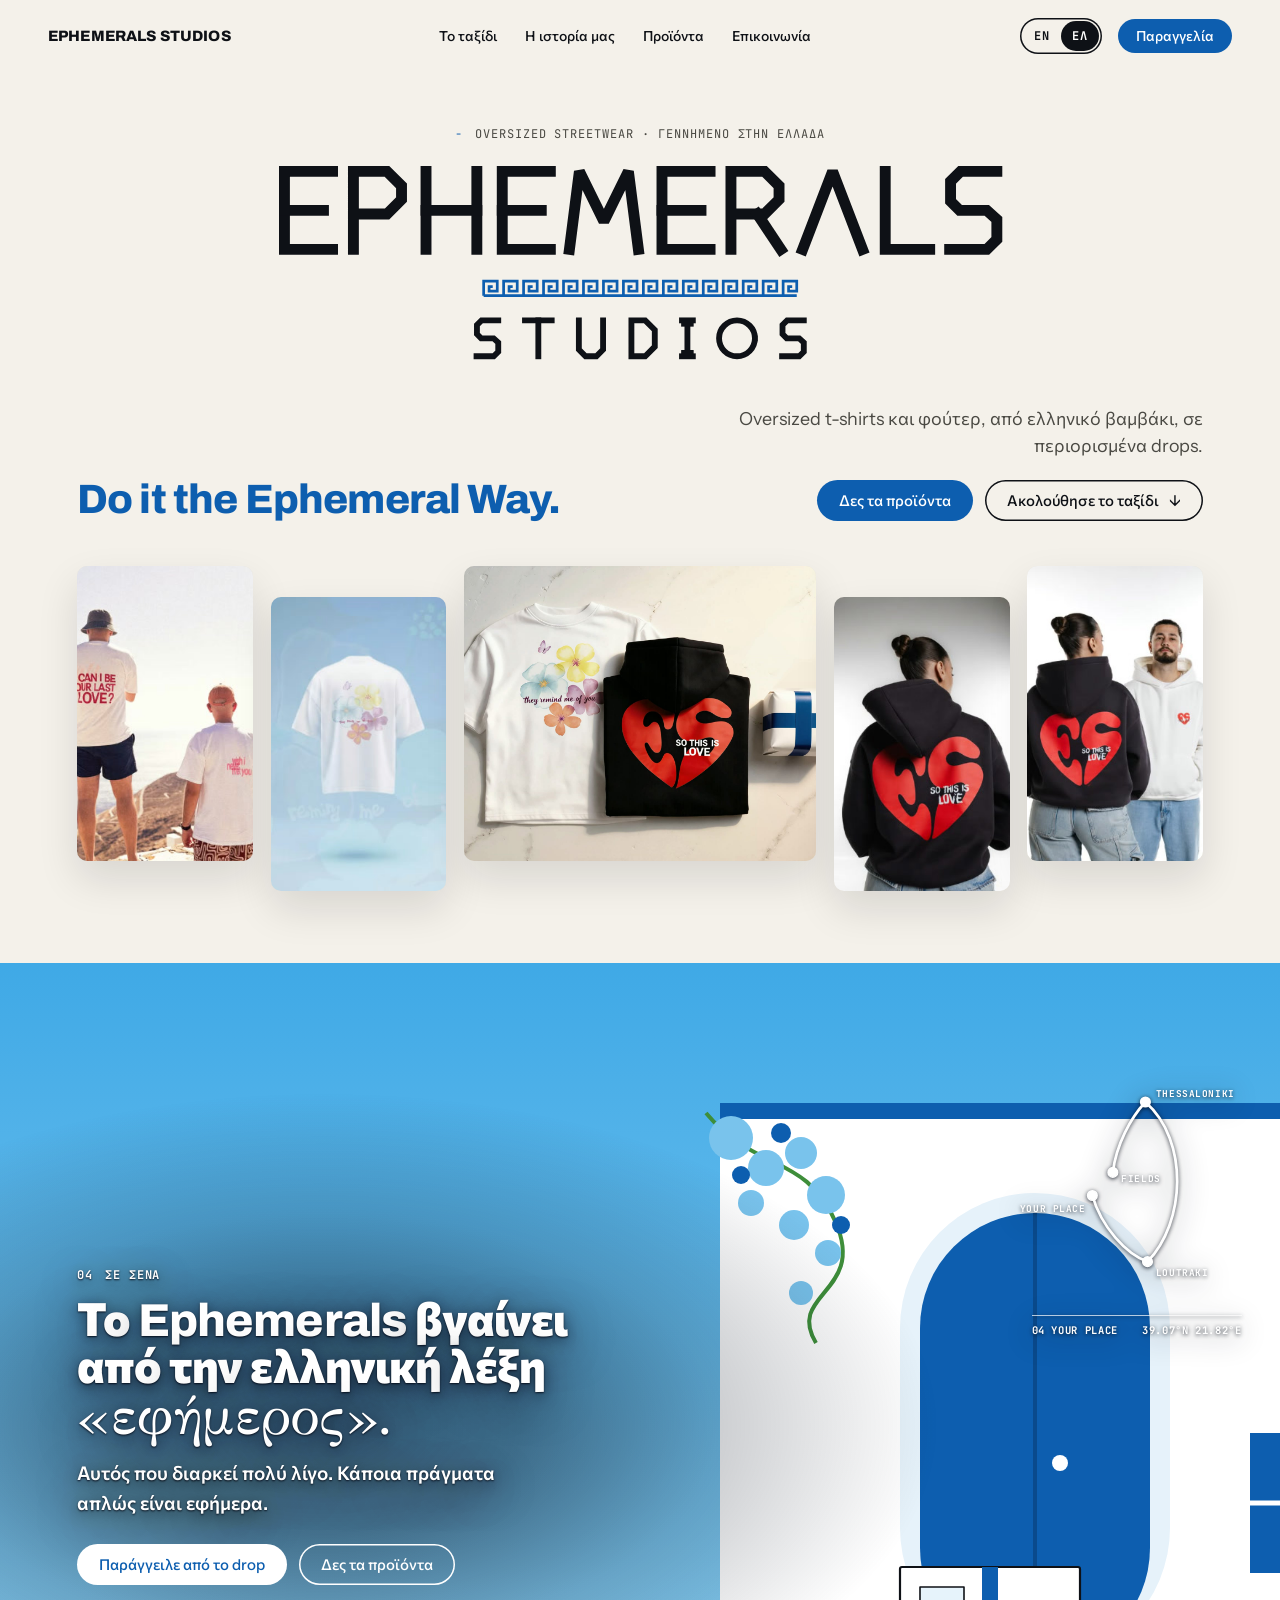
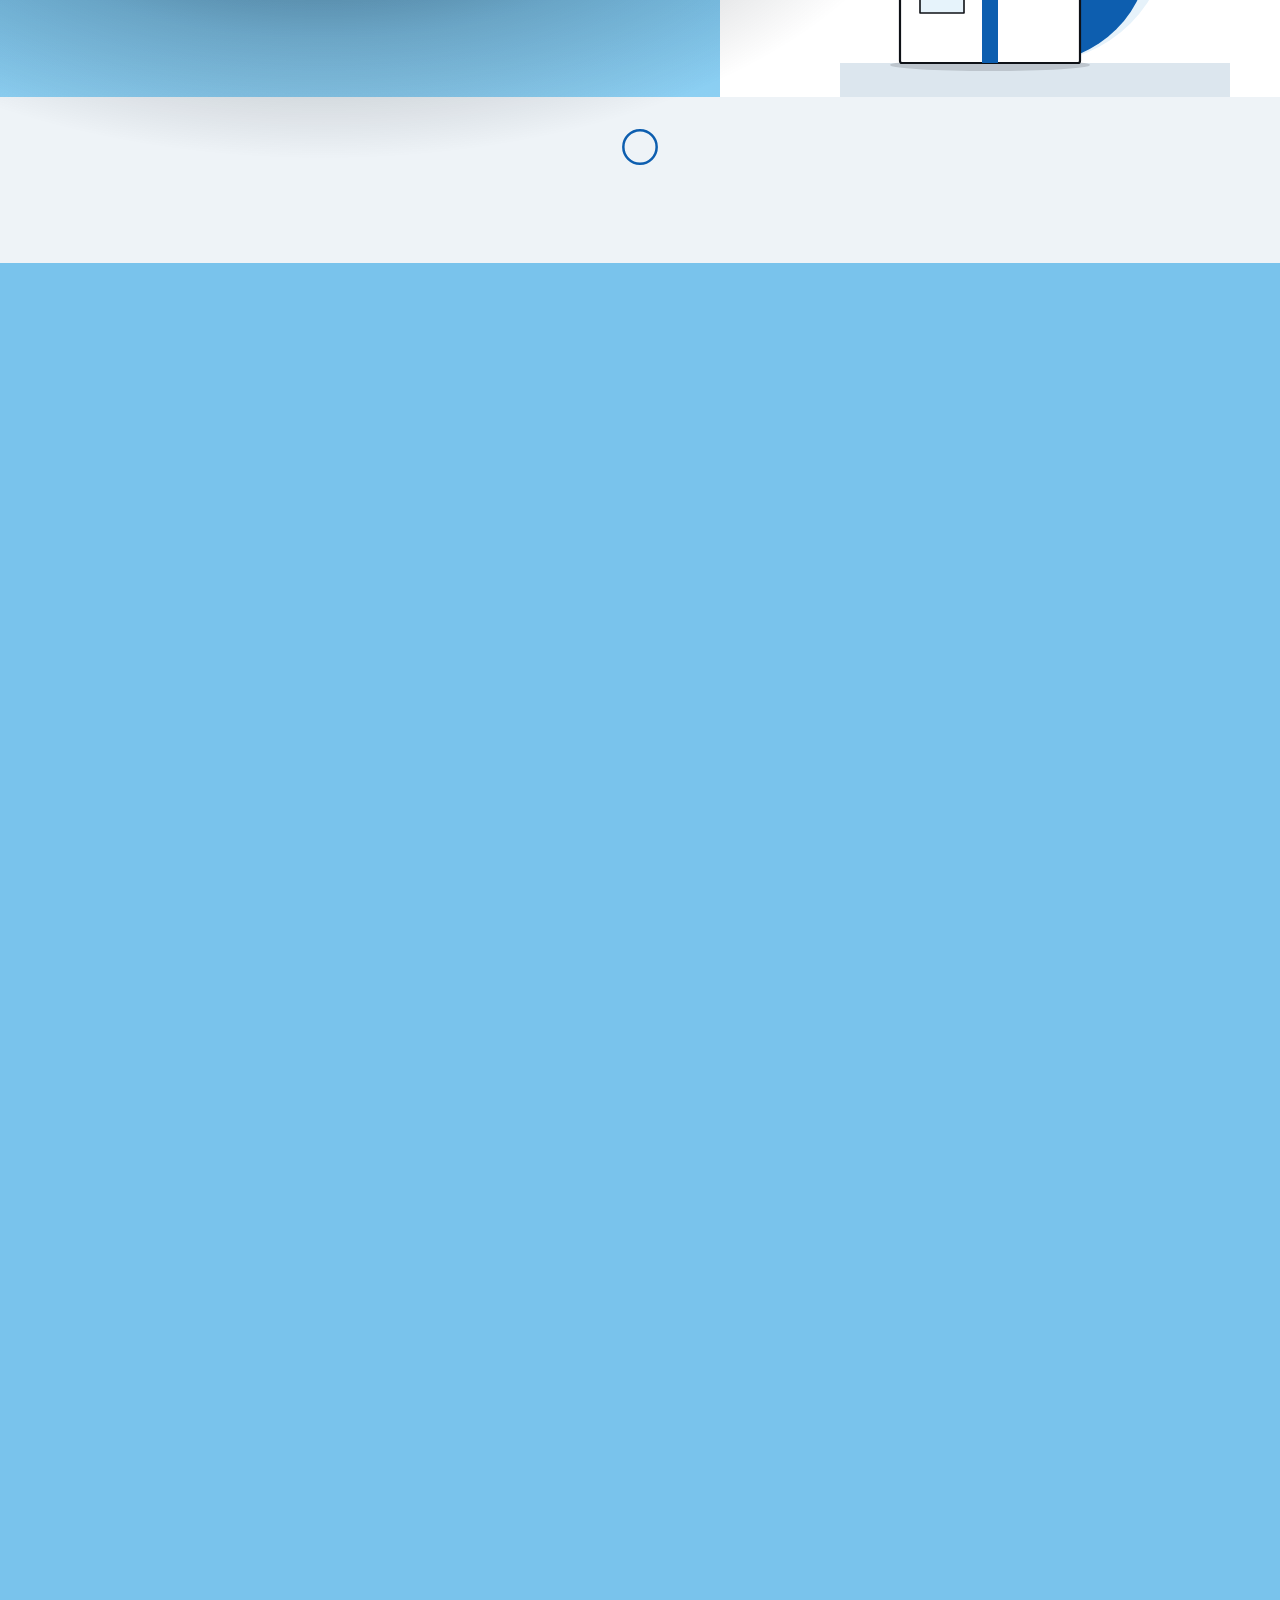
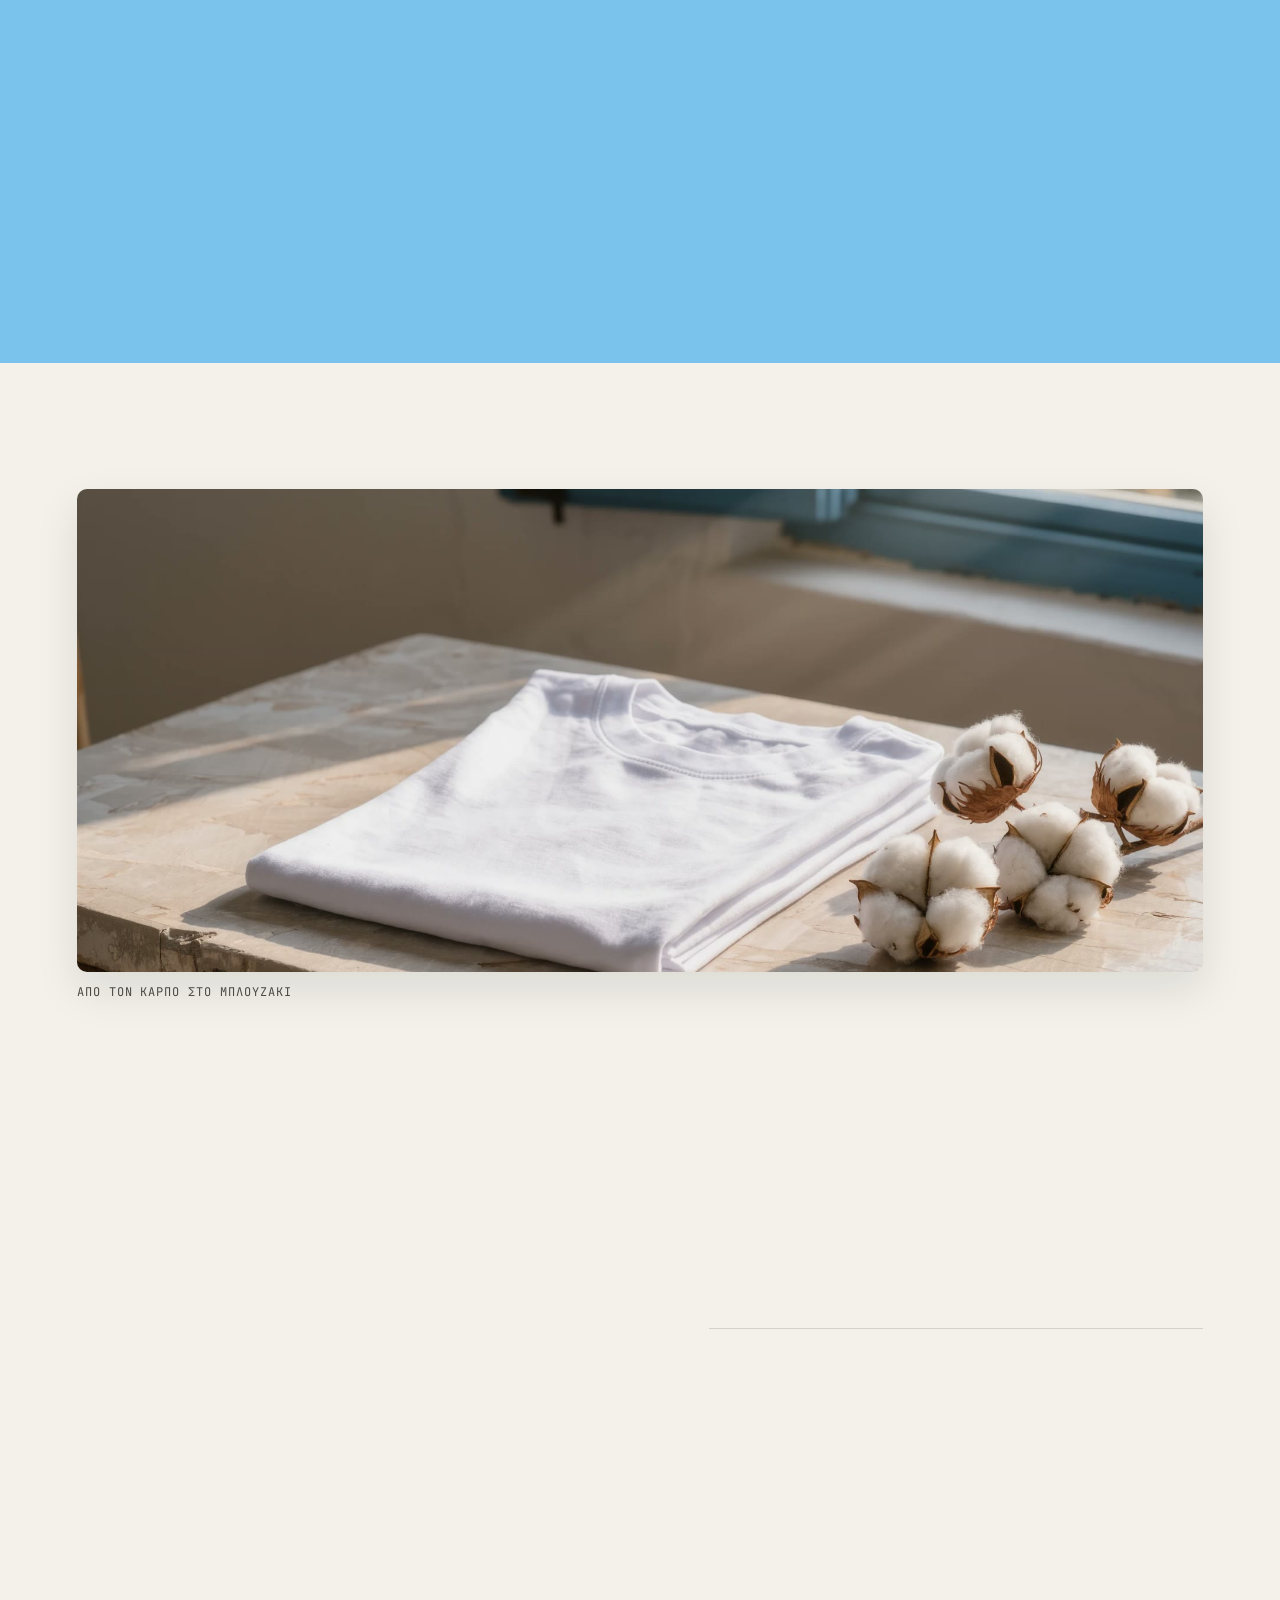
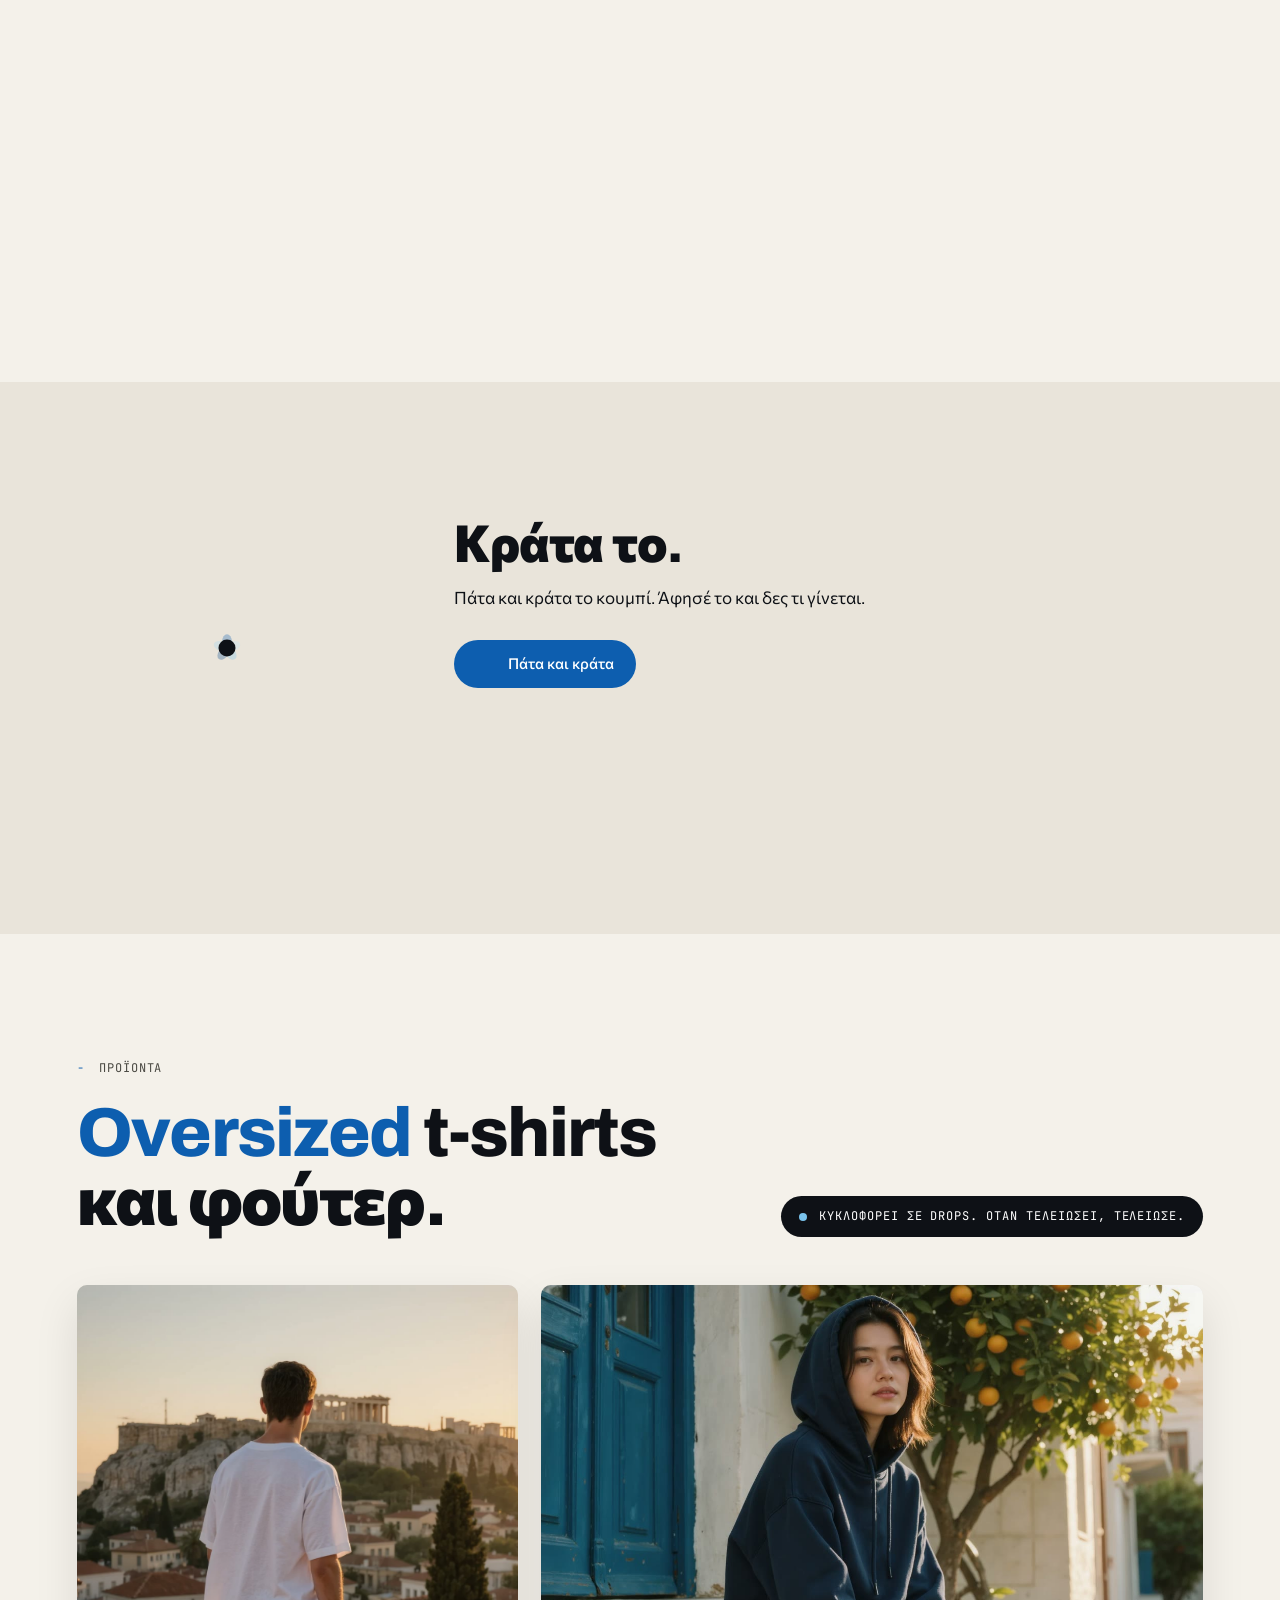
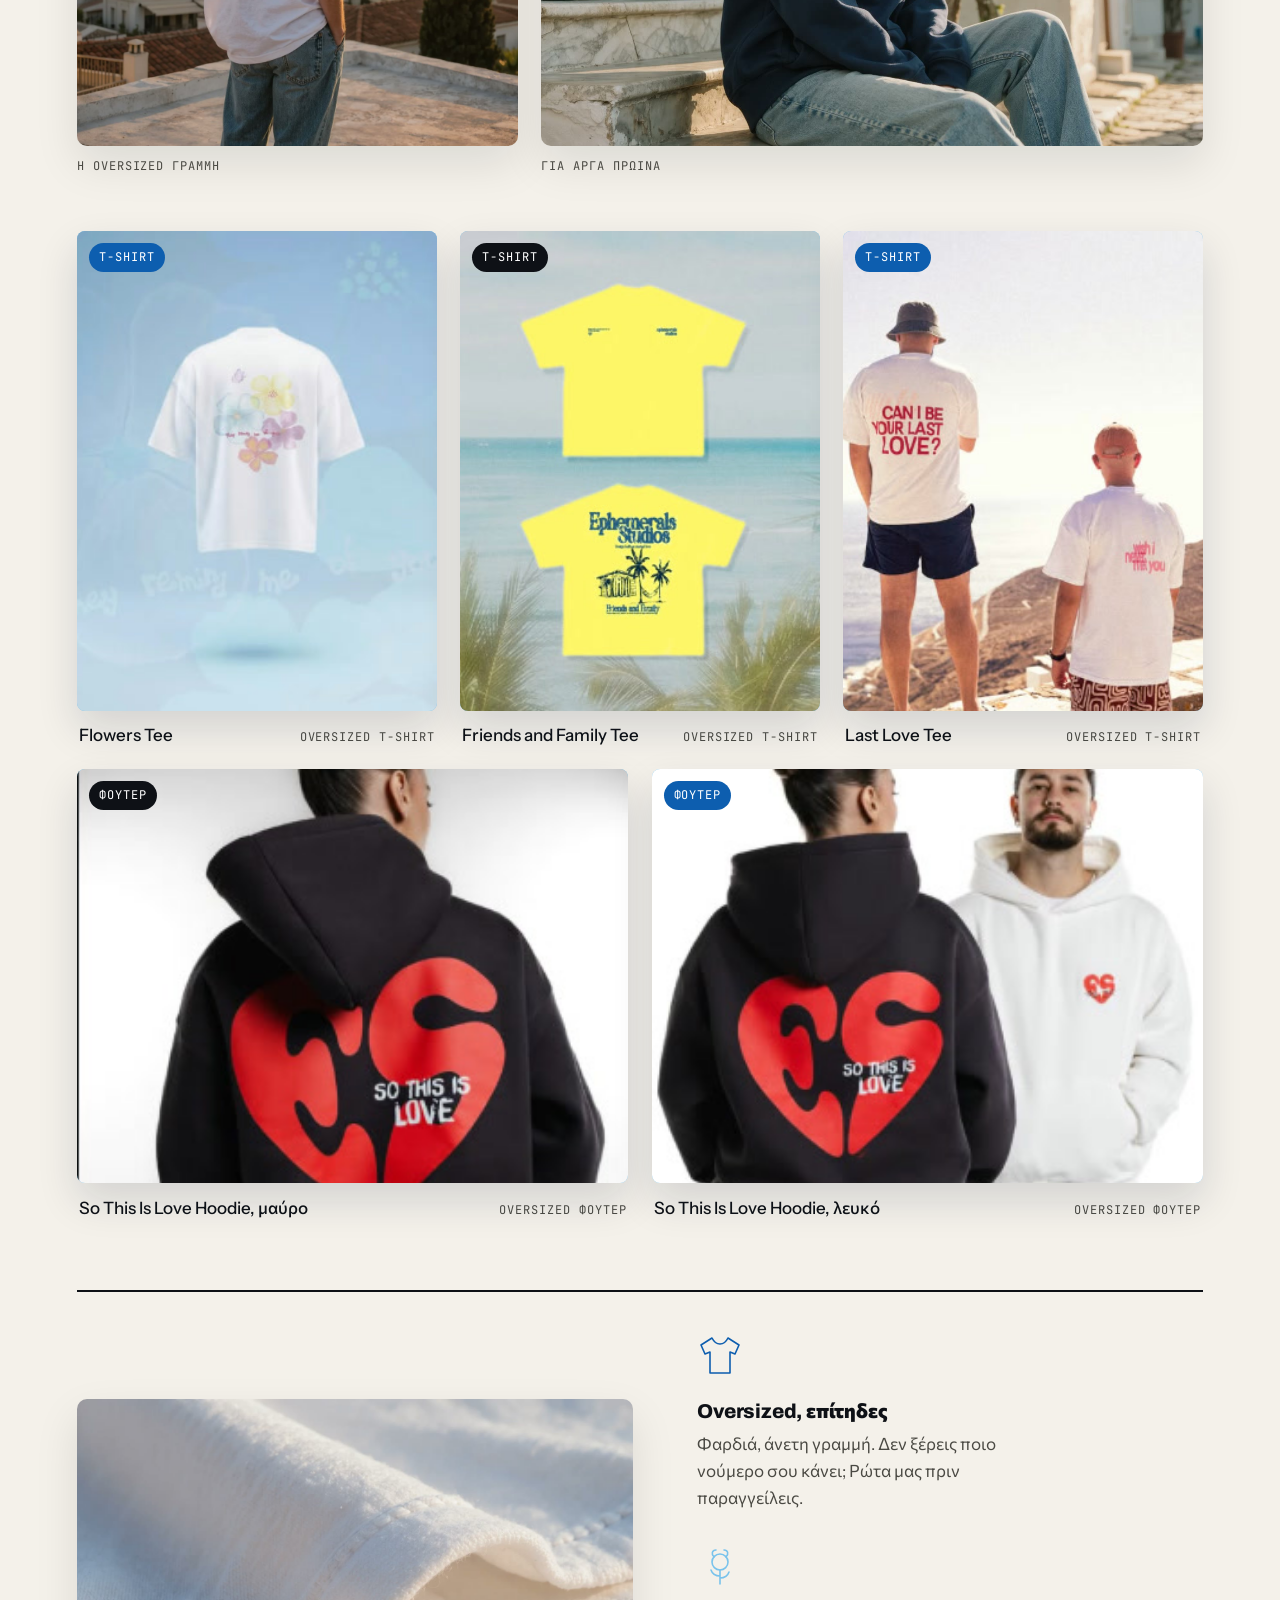
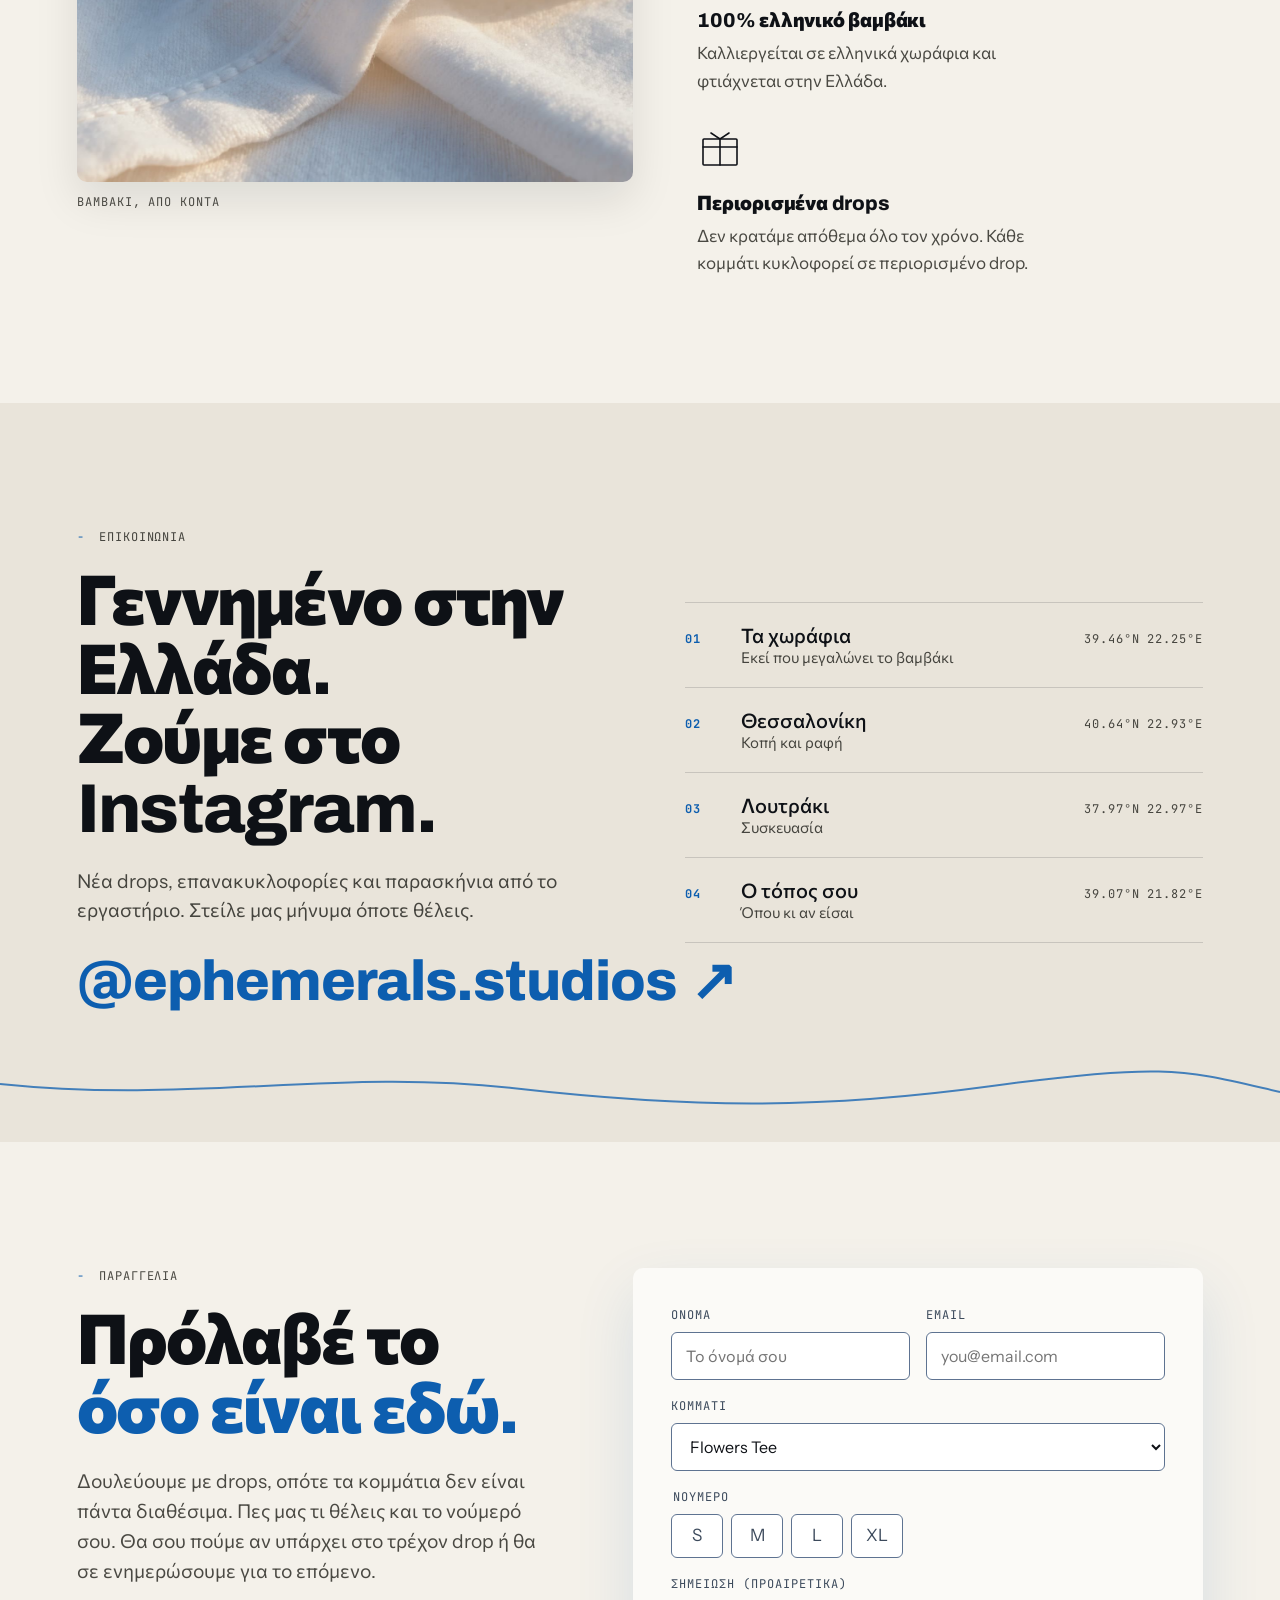
==== el/index.html @ 45cbfecd "Ephemerals Studios site: test version (not indexed)" ====
<!doctype html>
<!-- GENERATED by tools/build-el.mjs from ../index.html. Do not edit by hand: edit the English page, then run the script. -->
<html lang="el">
<head>
<meta charset="utf-8">
<meta name="viewport" content="width=device-width, initial-scale=1">
<!-- TEST LINK: keeps search engines away while the site is shared privately. REMOVE at the real launch (and delete robots.txt). -->
<meta name="robots" content="noindex, nofollow">
<title>Ephemerals Studios · Γεννημένο στην Ελλάδα</title>
<meta name="description" content="Oversized t-shirts και φούτερ, 100% ελληνικά. Βαμβάκι από ελληνικά χωράφια, ραμμένα στη Θεσσαλονίκη, συσκευασμένα στο Λουτράκι. Κυκλοφορούν σε drops.">
<meta name="theme-color" content="#0D5EAF">
<link rel="icon" href="data:image/svg+xml,%3Csvg xmlns='http://www.w3.org/2000/svg' viewBox='0 0 64 64'%3E%3Ccircle cx='32' cy='32' r='31' fill='%230D5EAF'/%3E%3Ctext x='32' y='43' font-family='Arial Black,Arial' font-weight='900' font-size='30' text-anchor='middle' fill='%23FFFFFF'%3EE%3C/text%3E%3C/svg%3E">
<meta property="og:title" content="Ephemerals Studios · Γεννημένο στην Ελλάδα">
<meta property="og:description" content="Κάποια πράγματα απλώς είναι εφήμερα. Oversized t-shirts και φούτερ, 100% ελληνικά, σε drops.">
<meta property="og:type" content="website">
<!-- the same page in Greek (DEPLOY STEP: make these absolute with the live URL) -->
<link rel="alternate" hreflang="en" href="../index.html">
<link rel="alternate" hreflang="el" href="index.html">
<link rel="alternate" hreflang="x-default" href="../index.html">
<!-- DEPLOY STEP: replace both values below with absolute live URLs -->
<meta property="og:url" content="https://example.com/">
<meta property="og:image" content="https://example.com/assets/item-so-this-is-love-duo.jpg">
<!-- fonts are hosted on this site (no Google Fonts requests); all SIL Open Font License, see licenses.html -->
<link rel="preload" href="../assets/fonts/Archivo-latin.woff2" as="font" type="font/woff2" crossorigin>
<link rel="preload" href="../assets/fonts/InstrumentSans-latin.woff2" as="font" type="font/woff2" crossorigin><link rel="stylesheet" href="../assets/fonts.css">
<style>
:root{
  /* white, Greek blue, and a little black */
  --white:#FAFCFE;        /* whitewash, a breath of blue so it's never flat #fff */
  --greek:#0D5EAF;        /* Greek flag blue */
  --greek-deep:#0A4A8C;
  --sky:#79C3EC;          /* Aegean sky */
  --sky-pale:#BFE3F7;
  --sky-light:#E6F3FB;
  --ink:#0E1116;          /* the little bit of black */
  --ink-2:#3C4A5C;
  /* roles */
  --canvas:var(--white);
  --accent:var(--greek);
  --accent-hover:var(--greek-deep);
  --accent-muted:rgba(13,94,175,.25);
  --text-primary:var(--ink);
  --text-secondary:var(--ink-2);
  --fg:var(--ink);--muted:var(--ink-2);--line:rgba(14,17,22,.14);--hi:var(--greek);
  --ease-out:cubic-bezier(.22,.8,.24,1);
  --ease-io:cubic-bezier(.65,0,.35,1);
  --f-display:"Archivo","Commissioner","Arial Black",sans-serif;
  --f-body:"Instrument Sans","Commissioner",system-ui,sans-serif;
  --f-mono:"JetBrains Mono",ui-monospace,monospace;
  --f-greek:"GFS Didot",Georgia,serif;
}
*{box-sizing:border-box}
html{overflow-x:hidden;overflow-x:clip;scroll-behavior:smooth}
body{margin:0;overflow-x:hidden;overflow-x:clip;background:var(--canvas);color:var(--text-primary);font:400 17px/1.6 var(--f-body);-webkit-font-smoothing:antialiased;animation:pageIn 1.1s var(--ease-out) both}
@keyframes pageIn{from{opacity:0}to{opacity:1}}
img{max-width:100%;display:block}
a{color:inherit}
.vh{position:absolute!important;width:1px;height:1px;overflow:hidden;clip:rect(0 0 0 0);white-space:nowrap}
.skip{position:fixed;left:16px;top:-60px;z-index:100;background:var(--ink);color:#fff;padding:10px 16px;border-radius:4px;transition:top .3s var(--ease-out)}
.skip:focus{top:16px}
:focus-visible{outline:3px solid var(--greek);outline-offset:3px;box-shadow:0 0 0 6px #fff}
.gr{font-family:var(--f-greek);font-weight:400;letter-spacing:0}
.mono{font:400 12px/1.4 var(--f-mono);letter-spacing:.08em;text-transform:uppercase}

/* color blocks: the whitewash: stone-white sections that carry on from the Athens walls, alternating light and deeper stone */
.on-stone{--fg:var(--ink);--muted:#4A4943;--line:rgba(14,17,22,.14);--hi:var(--greek);background:#F4F1EA;color:var(--fg)}
.on-stone2{--fg:var(--ink);--muted:#45443E;--line:rgba(14,17,22,.15);--hi:var(--greek);background:#E9E4DA;color:var(--fg)}
.on-black{--fg:#fff;--muted:#B9C6D6;--line:rgba(255,255,255,.18);--hi:var(--sky);background:var(--ink);color:var(--fg)}

/* ---------- the environment: one fixed layer behind everything ---------- */
.env{position:fixed;inset:0;z-index:-1;pointer-events:none;overflow:hidden}
.env i{position:absolute;border-radius:50%;filter:blur(80px);opacity:.6;will-change:transform}
.env .sun{width:60vmax;height:60vmax;left:45%;top:-25%;background:radial-gradient(circle,#FFFFFF 0%,rgba(255,255,255,0) 70%);animation:envA 90s var(--ease-io) infinite alternate;animation-delay:-20s}
.env .sea{width:70vmax;height:70vmax;left:-25%;top:40%;background:radial-gradient(circle,#8FD0F2 0%,rgba(143,208,242,0) 70%);animation:envB 110s var(--ease-io) infinite alternate;animation-delay:-45s}
.env::after{content:"";position:absolute;inset:0;opacity:.06;background-image:url("data:image/svg+xml,%3Csvg xmlns='http://www.w3.org/2000/svg' width='160' height='160'%3E%3Cfilter id='n'%3E%3CfeTurbulence type='fractalNoise' baseFrequency='.9' numOctaves='2' stitchTiles='stitch'/%3E%3C/filter%3E%3Crect width='100%25' height='100%25' filter='url(%23n)'/%3E%3C/svg%3E")}
@keyframes envA{from{transform:translate(0,0)}to{transform:translate(-18vw,14vh)}}
@keyframes envB{from{transform:translate(0,0)}to{transform:translate(20vw,-12vh)}}

/* ---------- nav ---------- */
.nav{position:fixed;top:0;left:0;right:0;z-index:50;display:flex;align-items:center;justify-content:space-between;gap:24px;padding:18px clamp(16px,4vw,48px);color:var(--ink);transition:background .5s var(--ease-out),color .5s var(--ease-out)}
.nav.solid{background:rgba(244,241,234,.94);backdrop-filter:blur(12px);color:var(--ink);box-shadow:0 1px 0 var(--line)}
.wordmark{font:800 15px/1 var(--f-display);letter-spacing:.01em;text-decoration:none;white-space:nowrap}
.nav ul{display:flex;align-items:baseline;gap:28px;list-style:none;margin:0;padding:0}
.nav a.lk{font:500 14px/1 var(--f-body);text-decoration:none;position:relative}
.nav a.lk::after{content:"";position:absolute;left:0;right:0;bottom:-6px;height:2px;background:var(--greek);transform:scaleX(0);transform-origin:left;transition:transform .4s var(--ease-out)}
.nav a.lk:hover::after{transform:scaleX(1)}
.btn{display:inline-flex;align-items:center;justify-content:center;gap:10px;font:500 15px/1 var(--f-body);text-decoration:none;border:0;cursor:pointer;border-radius:999px;padding:13px 22px;transition:background .35s var(--ease-out),color .35s var(--ease-out),transform .35s var(--ease-out),box-shadow .35s var(--ease-out)}
.btn-accent{background:var(--greek);color:#fff}
.btn-accent:hover{background:var(--greek-deep);transform:translateY(-1px);box-shadow:0 10px 26px var(--accent-muted)}
.btn-light{background:#fff;color:var(--greek)}
.btn-light:hover{background:var(--sky-light);transform:translateY(-1px)}
.btn-ghost{background:transparent;color:var(--fg);box-shadow:inset 0 0 0 1.5px currentColor}
.btn-ghost:hover{transform:translateY(-1px)}
.btn-sm{padding:10px 18px;font-size:14px}
.menu-btn{display:none;background:none;border:0;padding:10px;cursor:pointer;color:inherit}
.menu-btn span{display:block;width:22px;height:2px;background:currentColor;margin:5px 0;transition:transform .4s var(--ease-out)}
@media (max-width:860px){
  .nav ul{position:absolute;top:100%;left:16px;right:16px;flex-direction:column;align-items:flex-start;gap:0;background:var(--greek);color:#fff;border-radius:8px;padding:8px 20px;box-shadow:0 12px 40px rgba(11,31,58,.25);opacity:0;transform:translateY(-8px);pointer-events:none;visibility:hidden;transition:opacity .35s var(--ease-out),transform .35s var(--ease-out),visibility 0s linear .35s}
  .nav.open ul{opacity:1;transform:none;pointer-events:auto;visibility:visible;transition:opacity .35s var(--ease-out),transform .35s var(--ease-out),visibility 0s}
  .nav ul li{width:100%}
  .nav ul li + li{border-top:1px solid rgba(255,255,255,.2)}
  .nav a.lk{display:block;padding:14px 0;font-size:16px}
  .menu-btn{display:block}
  .nav .nav-end{margin-left:auto;gap:10px}
  .nav .lang a{min-width:34px;height:28px;padding:0 6px}
  .nav.open .menu-btn span:first-child{transform:translateY(3.5px) rotate(45deg)}
  .nav.open .menu-btn span:last-child{transform:translateY(-3.5px) rotate(-45deg)}
}
.menu-order{display:none}
@media (max-width:420px){
  .nav{padding-left:14px;padding-right:10px;gap:10px}
  .wordmark{font-size:13px}
  .nav .nav-cta{display:none}
  .nav .menu-order{display:list-item}
}

/* ---------- language switch ---------- */
.nav-end{display:flex;align-items:center;gap:16px}
.lang{display:flex;align-items:center;border-radius:999px;box-shadow:inset 0 0 0 1.5px currentColor;padding:3px}
.lang a{display:inline-flex;align-items:center;justify-content:center;min-width:38px;height:30px;padding:0 8px;border-radius:999px;text-decoration:none;font-weight:700;letter-spacing:.06em;transition:background .3s var(--ease-out),color .3s var(--ease-out)}
.lang a[aria-current="page"]{background:var(--ink);color:#fff}
.lang a:not([aria-current]):hover{background:rgba(14,17,22,.08)}

/* ---------- the opener: who we are, before the journey ---------- */
.opener{min-height:100vh;display:flex;flex-direction:column;justify-content:center;gap:clamp(36px,5vh,64px);padding:clamp(104px,14vh,140px) clamp(16px,6vw,96px) clamp(48px,8vh,88px)}
.opener .eyebrow{display:block;text-align:center}
.opener .eyebrow::before{margin-right:12px}
/* the name: "Stoichedon", our own lettering after ancient Greek stone inscriptions. It carves itself in on arrival */
.op-name{margin:0;line-height:0}
.logo{display:block;width:clamp(290px,58vw,860px);max-width:100%;height:auto;margin:0 auto;overflow:visible;fill:none;stroke:var(--ink);stroke-width:12;stroke-linecap:square;stroke-linejoin:miter;stroke-miterlimit:2}
.logo .l2{stroke-width:14}
.logo .key{stroke:var(--greek);stroke-width:3;stroke-linecap:butt}
.logo path,.logo circle{stroke-dasharray:1;stroke-dashoffset:1}
.op-text.in .logo path,.op-text.in .logo circle{animation:carve 1.05s var(--ease-io) forwards;animation-delay:calc(.2s + var(--d,0) * .07s)}
.op-text.in .logo .key{animation-duration:1.4s;animation-delay:.9s}
@keyframes carve{to{stroke-dashoffset:0}}
.op-row{display:grid;grid-template-columns:minmax(0,1fr) minmax(0,1fr);gap:clamp(20px,5vw,80px);align-items:end;margin-top:clamp(22px,3vw,40px)}
.op-tag{font:800 clamp(26px,3.2vw,46px)/1.05 var(--f-display);letter-spacing:-.02em;color:var(--greek);margin:0}
.op-side{justify-self:end;text-align:right}
.op-lede{font-size:clamp(17px,1.4vw,20px);line-height:1.55;color:var(--muted);margin:0 0 20px auto;max-width:40ch}
.op-cta{display:flex;flex-wrap:wrap;gap:12px;justify-content:flex-end}
.op-collage{display:grid;grid-template-columns:1fr 1fr 2fr 1fr 1fr;gap:clamp(10px,1.4vw,18px);align-items:start}
.tile{margin:0;border-radius:10px;overflow:hidden;background:#E9E4DA;box-shadow:0 18px 40px rgba(14,17,22,.12);height:clamp(200px,23vw,330px)}
.tile img{width:100%;height:100%;object-fit:cover;transition:transform 1.4s var(--ease-out)}
.tile:hover img{transform:scale(1.04)}
.op-collage .tile:nth-child(2),.op-collage .tile:nth-child(4){margin-top:clamp(16px,2.4vw,34px)}
/* the one living element here: tiles drift a few pixels, slowly, while the opener is on screen */
.op-collage.live .tile{animation:tileDrift 9s var(--ease-io) infinite alternate}
.op-collage.live .tile:nth-child(2n){animation-delay:-4.5s}
@keyframes tileDrift{from{translate:0 0}to{translate:0 -8px}}
@media (max-width:900px){
  .op-row{grid-template-columns:1fr;text-align:center}
  .op-side{justify-self:center;text-align:center}
  .op-lede{margin:0 auto 20px}
  .op-cta{justify-content:center}
  .op-collage{grid-template-columns:1fr 1fr}
  .op-collage .tile.wide{grid-column:1 / -1;grid-row:1}
  .tile{height:clamp(180px,52vw,300px)}
  .op-collage .tile:nth-child(2),.op-collage .tile:nth-child(4){margin-top:0}
}

/* ---------- the journey (scroll hero) ---------- */
.hero{position:relative;height:1000vh;background:var(--sky)}
.stage{position:sticky;top:0;height:100vh;overflow:hidden}
.chapter{position:absolute;inset:0}
.scene{position:absolute;inset:0;width:100%;height:100%;opacity:0;will-change:opacity}
.chapter:first-child .scene{opacity:1}
.scene .mv{transform-box:view-box;will-change:transform}
.scene .box{--kb:clamp(0,(var(--lp,0) - var(--t,0))*3.2,1);opacity:var(--kb);transform:translateY(calc((1 - var(--kb))*-120px))}
#hero-video{position:absolute;inset:0;width:100%;height:100%;object-fit:cover;opacity:0;transform:translateZ(0);transition:opacity 1s var(--ease-out);pointer-events:none}
/* the joined Kling journey plays behind every chapter; the drawn scenes are only the fallback if it never loads */
.stage.poster-ready #hero-video,.stage.video-ready #hero-video{opacity:1}
.stage.poster-ready .chapter:first-child .scene{visibility:hidden}
.stage.video-ready .scene{visibility:hidden}
.still{display:none}
/* legibility base: a soft shade on the left and bottom so white words always read over bright sky */
.stage{--tshadow:0 1px 2px rgba(5,12,24,.9),0 3px 14px rgba(5,12,24,.55),0 10px 44px rgba(5,12,24,.5)}
.scrim{position:absolute;inset:0;pointer-events:none;background:linear-gradient(90deg,rgba(6,16,30,.55) 0%,rgba(6,16,30,.42) 30%,rgba(6,16,30,.16) 50%,rgba(6,16,30,0) 66%),linear-gradient(0deg,rgba(6,16,30,.28) 0%,rgba(6,16,30,0) 30%)}
.flash{position:absolute;inset:0;pointer-events:none;background:radial-gradient(ellipse 80% 70% at 62% 45%,#FFFFFF 0%,rgba(240,248,253,.9) 45%,rgba(191,227,247,.65) 100%);opacity:0}
.fibers{position:absolute;inset:0;pointer-events:none}
.fibers b{position:absolute;width:5px;height:5px;border-radius:50%;background:#fff;box-shadow:0 0 6px 2px rgba(255,255,255,.8);opacity:0;animation:fiber 18s linear infinite;animation-play-state:paused}
.stage.live .fibers b{animation-play-state:running}
@keyframes fiber{0%{transform:translate(0,0);opacity:0}12%{opacity:.75}85%{opacity:.5}100%{transform:translate(18vw,-46vh);opacity:0}}

/* captions: no boxes, just bold white words over the footage, each with its own soft shade behind */
.band{position:absolute;left:clamp(16px,6vw,96px);top:50%;transform:translateY(-46%);width:min(560px,calc(100vw - 32px));opacity:0;--k:0;color:#fff;--fg:#fff;text-shadow:var(--tshadow);isolation:isolate}
.band::before{content:"";position:absolute;inset:-55% -60% -55% -45%;z-index:-1;pointer-events:none;opacity:calc(.7 + .3*var(--k));background:radial-gradient(ellipse 50% 50% at 42% 50%,rgba(6,16,30,.58) 0%,rgba(6,16,30,.48) 32%,rgba(6,16,30,.2) 64%,rgba(6,16,30,0) 100%)}
.band.b1{opacity:1}
.band .panel{position:relative}
.band .kick{display:flex;align-items:baseline;gap:12px;color:#fff;font-weight:700;margin:0 0 14px;opacity:var(--k)}
.band .kick em{font-style:normal;font-weight:700}
.band h2{font:800 clamp(38px,4.8vw,64px)/1.02 var(--f-display);letter-spacing:-.02em;margin:0;max-width:14ch}
.band .sub{--ks:clamp(0,(var(--k) - .5)*3,1);opacity:var(--ks);transform:translateY(calc((1 - var(--ks))*10px));margin:16px 0 0;font-size:19px;font-weight:600;max-width:34ch}
.band .btn{text-shadow:none}
.w{display:inline-block;white-space:nowrap}
.c{display:inline-block}
/* entrance 1, rise: the cotton grows up out of the soil */
.band[data-fx="rise"] .w{--kc:clamp(0,(var(--k) - var(--th,0))*2.8,1);opacity:var(--kc);transform:translateY(calc((1 - var(--kc))*28px))}
/* entrance 2, snap: characters slide in from the left like the truck on the road */
.band[data-fx="snap"] .c{--kc:clamp(0,(var(--k) - var(--th,0))*3,1);opacity:var(--kc);transform:translateX(calc((1 - var(--kc))*var(--jx,-24px)))}
/* entrance 3, drift: words drop into place like parcels onto a stack */
.band[data-fx="drift"] .w{--kc:clamp(0,(var(--k) - var(--th,0))*2.8,1);opacity:var(--kc);transform:translateY(calc((1 - var(--kc))*-26px))}
/* entrance 4, settle: arrival at the door */
.band.settle{width:min(600px,calc(100vw - 32px))}
.band.settle h2{font-size:clamp(30px,3.6vw,48px);max-width:18ch}
.band.settle h2 .gr{font-size:1.18em;line-height:.9}
.band[data-fx="settle"] .w{--kc:clamp(0,(var(--k) - var(--th,0))*3,1);opacity:var(--kc);transform:translateY(calc((1 - var(--kc))*20px))}
.band.settle .sub{--ks:clamp(0,(var(--k) - .62)*4,1)}
.band.settle .row{--kb:clamp(0,(var(--k) - .78)*5,1);opacity:var(--kb);transform:translateY(calc((1 - var(--kb))*12px));display:flex;flex-wrap:wrap;gap:12px;margin-top:24px}

/* the route map: no box, white lines and labels drawn straight over the footage */
.route{position:absolute;right:clamp(16px,3vw,40px);top:96px;width:210px;color:#fff;filter:drop-shadow(0 1px 2px rgba(5,12,24,.85)) drop-shadow(0 4px 14px rgba(5,12,24,.45))}
.route svg{display:block;width:100%;height:auto;overflow:visible}
.route .trail-bg{fill:none;stroke:rgba(255,255,255,.75);stroke-width:1.3;stroke-dasharray:2 4}
.route .trail{fill:none;stroke:#fff;stroke-width:2.6;stroke-linecap:round;stroke-dasharray:1;stroke-dashoffset:1}
.route .dot{fill:rgba(255,255,255,.2);stroke:#fff;stroke-width:1.6;transition:fill .5s var(--ease-out)}
.route .dot.on{fill:#fff}
.route text{font:700 9px var(--f-mono);letter-spacing:.06em;fill:#fff}
.route .now{display:flex;justify-content:space-between;align-items:baseline;gap:8px;margin:8px 0 0;padding-top:8px;border-top:1.5px solid rgba(255,255,255,.7);font:700 10.5px/1.3 var(--f-mono);letter-spacing:.06em;text-transform:uppercase;color:#fff}
.route .now b{font-weight:700;color:#fff}
.cue{position:absolute;left:50%;bottom:28px;transform:translateX(-50%);display:flex;flex-direction:column;align-items:center;gap:10px;transition:opacity .6s var(--ease-out)}
.cue span{color:#fff;font-weight:700;text-shadow:var(--tshadow);white-space:nowrap}
.cue i{display:block;width:2px;height:40px;background:linear-gradient(#fff,transparent);box-shadow:0 0 8px rgba(5,12,24,.4);transform-origin:top;animation:cue 2.6s var(--ease-io) infinite;animation-delay:-.6s}
@keyframes cue{0%{transform:scaleY(0)}50%{transform:scaleY(1)}100%{transform:scaleY(1);opacity:0}}
.stage.moved .cue{opacity:0}
.ring{position:absolute;left:50%;bottom:96px;width:40px;margin-left:-20px;color:var(--greek);transform:rotate(-90deg)}
@media (max-height:560px){.route,.cue{display:none}}

/* ---------- the static journey (phones, tablets in portrait, reduced motion) ---------- */
@media (max-width: 720px), (orientation: portrait) and (max-width: 1024px), (orientation: portrait) and (pointer: coarse), (orientation: landscape) and (pointer: coarse) and (max-height: 560px), (prefers-reduced-motion: reduce){
  /* each chapter becomes a photo card from the real footage, with the same bold white words on it */
  .hero{height:auto;padding:88px 0 48px;background:var(--canvas)}
  .stage{position:relative;height:auto;overflow:visible;display:flex;flex-direction:column;gap:16px}
  .chapter{position:relative;inset:auto;margin:0 16px;border-radius:10px;overflow:hidden;min-height:clamp(420px,118vw,560px);display:flex;align-items:flex-end;background:var(--sky)}
  .chapter::after{content:"";position:absolute;inset:0;pointer-events:none;background:linear-gradient(180deg,rgba(6,16,30,0) 22%,rgba(6,16,30,.72) 100%)}
  .scene{display:none}
  .still{display:block;position:absolute;inset:0;width:100%;height:100%;object-fit:cover}
  .chapter:last-child .still{object-position:72% 50%}
  .band{position:relative;z-index:1;left:auto;top:auto;transform:none;opacity:1!important;visibility:visible!important;--k:1!important;width:auto;padding:24px 20px}
  .band::before{display:none}
  .band h2{font-size:clamp(30px,8vw,44px)}
  .flash,.fibers,.cue,.ring,.scrim,#hero-video{display:none}
  .route{position:relative;right:auto;top:auto;width:auto;max-width:300px;margin:24px 16px 0;color:var(--ink);filter:none}
  .route text{fill:var(--ink-2)}
  .route .trail-bg{stroke:var(--line)}
  .route .trail{stroke:var(--greek);stroke-dashoffset:0!important}
  .route .dot{fill:var(--greek)!important;stroke:var(--greek)}
  .route .now{color:var(--ink-2);border-color:var(--line)}
  .route .now b{color:var(--ink)}
}

/* ---------- shared section bits ---------- */
main{position:relative}
.sec{position:relative;padding:clamp(96px,14vh,160px) clamp(16px,6vw,96px)}
.eyebrow{display:flex;align-items:baseline;gap:14px;color:var(--muted);margin:0 0 22px}
.eyebrow::before{content:"-";color:var(--hi)}
h3.h{font:800 clamp(38px,5.4vw,76px)/1 var(--f-display);letter-spacing:-.025em;margin:0}
.lede{font-size:clamp(18px,1.5vw,21px);line-height:1.55;color:var(--muted);max-width:42ch;margin:22px 0 0}
.thread{position:absolute;left:0;bottom:24px;width:100%;height:60px;overflow:visible;pointer-events:none}
.thread path{fill:none;stroke:var(--hi);stroke-width:2;stroke-dasharray:1;stroke-dashoffset:1;opacity:.75;transition:stroke-dashoffset 2.4s var(--ease-io)}
.thread.in path{stroke-dashoffset:0}
.reveal .r{opacity:0;transform:translateY(22px);transition:opacity .9s var(--ease-out),transform .9s var(--ease-out);transition-delay:calc(var(--i,0)*110ms)}
.reveal.in .r{opacity:1;transform:none}
.reveal.settled .r{transition-delay:0s}
/* keyboard users never land on something still invisible */
.reveal:focus-within .r{opacity:1;transform:none;transition-delay:0s}

/* ---------- our story (greek blue) ---------- */
.story{display:grid;grid-template-columns:minmax(0,1.1fr) minmax(0,1fr);gap:clamp(40px,7vw,120px);align-items:start}
.story .word{font:400 clamp(64px,10vw,150px)/.9 var(--f-greek);margin:0;letter-spacing:-.01em;color:var(--greek)}
.story .meaning{display:flex;align-items:baseline;gap:14px;margin-top:22px;color:var(--muted)}
.story .quote{font:500 clamp(22px,2.2vw,30px)/1.35 var(--f-body);margin:34px 0 0;max-width:24ch}
.story .quote b{font-weight:500;background:var(--greek);color:#fff;padding:0 .2em;box-decoration-break:clone;-webkit-box-decoration-break:clone}
.facts{list-style:none;margin:36px 0 0;padding:0;border-top:1px solid var(--line)}
.facts li{display:flex;justify-content:space-between;align-items:baseline;gap:16px;padding:16px 0;border-bottom:1px solid var(--line)}
.facts li span:first-child{font:500 17px var(--f-body)}
.facts li span:last-child{color:var(--greek)}
.who p{margin:0 0 18px;max-width:46ch}

/* ---------- the one interactive moment: hold the flower (red) ---------- */
.hold{display:grid;grid-template-columns:auto minmax(0,1fr);gap:clamp(32px,6vw,96px);align-items:center}
.flower{width:clamp(200px,24vw,300px);height:auto;overflow:visible;--h:0}
.flower .stem{fill:none;stroke:var(--ink);stroke-width:3;stroke-linecap:round;stroke-dasharray:1;stroke-dashoffset:calc(1 - var(--h))}
.flower .pet{transform-box:view-box;transform-origin:150px 140px;transform:rotate(var(--r)) scale(calc(.14 + .86*var(--h)));opacity:calc(.3 + .7*var(--h))}
.flower .core{transform-box:view-box;transform-origin:150px 140px;transform:scale(calc(.5 + .5*var(--h)))}
.hold h3{font:800 clamp(34px,4vw,56px)/1.02 var(--f-display);letter-spacing:-.02em;margin:0 0 14px}
.hold p{margin:0;max-width:40ch}
.hold-btn{position:relative;margin-top:28px;user-select:none;-webkit-user-select:none;touch-action:none;background:var(--greek);color:#fff;box-shadow:none}
.hold-btn:hover{background:var(--greek-deep)}
.hold-btn svg{width:22px;height:22px;transform:rotate(-90deg)}
.hold-btn circle{fill:none;stroke:currentColor;stroke-width:2.6;stroke-dasharray:1;stroke-dashoffset:calc(1 - var(--hp,0))}
.hold .lines{list-style:none;margin:26px 0 0;padding:0}
.hold .lines li{font:500 20px/1.4 var(--f-body);opacity:0;transform:translateY(10px);transition:opacity .9s var(--ease-out),transform .9s var(--ease-out)}
.hold.done .lines li{opacity:1;transform:none}
.hold.done .lines li:nth-child(2){transition-delay:.5s}
.hold.done .lines li:nth-child(3){transition-delay:1s;color:var(--greek)}

/* ---------- items (yellow) ---------- */
.items-head{display:flex;justify-content:space-between;align-items:flex-end;gap:40px;flex-wrap:wrap}
.items-head h3 em{font-style:normal;color:var(--greek)}
.drop-note{display:flex;align-items:center;gap:12px;padding:12px 18px;border-radius:999px;background:var(--ink);color:#fff;margin:0}
.drop-note i{width:8px;height:8px;border-radius:50%;background:var(--sky);position:relative}
.drop-note i::after{content:"";position:absolute;inset:-5px;border-radius:50%;background:var(--sky);opacity:0;animation:pulse 4s var(--ease-out) infinite;animation-delay:-1.5s;animation-play-state:paused}
.live .drop-note i::after{animation-play-state:running}
@keyframes pulse{0%{transform:scale(.6);opacity:.5}70%,100%{transform:scale(1.9);opacity:0}}
.grid{display:grid;grid-template-columns:repeat(6,minmax(0,1fr));gap:clamp(14px,1.8vw,24px);margin-top:56px}
.card{grid-column:span 2;margin:0}
.card:nth-child(4),.card:nth-child(5){grid-column:span 3}
.card .ph{position:relative;overflow:hidden;border-radius:8px;background:var(--sky);aspect-ratio:3/4;box-shadow:0 18px 40px rgba(11,31,58,.14)}
.card:nth-child(4) .ph,.card:nth-child(5) .ph{aspect-ratio:4/3}
.card img{width:100%;height:100%;object-fit:cover;transition:transform 1.2s var(--ease-out)}
.card:hover img{transform:scale(1.035)}
.card .tag{position:absolute;left:12px;top:12px;padding:6px 10px;border-radius:999px;background:var(--greek);color:#fff}
.card:nth-child(2) .tag,.card:nth-child(4) .tag{background:var(--ink)}
.card figcaption{display:flex;justify-content:space-between;align-items:baseline;gap:12px;padding:14px 2px 0}
.card .nm{font:500 17px var(--f-body)}
.card .tp{color:var(--muted)}
.fit{display:grid;grid-template-columns:minmax(0,1.1fr) minmax(0,1fr);gap:clamp(28px,5vw,80px);align-items:center;margin-top:72px;padding-top:40px;border-top:2px solid var(--ink)}
.fit-notes{display:grid;gap:30px}
.fit-photo img{aspect-ratio:16/11}
.fit h4{font:800 20px/1.2 var(--f-display);margin:12px 0 8px;letter-spacing:-.01em}
.fit p{margin:0;color:var(--muted);max-width:32ch}
.fit svg{width:46px;height:46px;fill:none;stroke-width:1.6;stroke-linecap:round;stroke-linejoin:round}
.fit-notes > div:nth-child(1) svg{stroke:var(--greek)}
.fit-notes > div:nth-child(2) svg{stroke:var(--sky)}
.fit-notes > div:nth-child(3) svg{stroke:var(--ink)}

/* photos: rounded, quiet, captioned underneath */
.photo{margin:0}
.photo img{display:block;width:100%;height:auto;object-fit:cover;border-radius:10px;background:#E9E4DA;box-shadow:0 18px 44px rgba(14,17,22,.1)}
.photo .cap{margin-top:12px;color:var(--muted)}
.story-hero{margin:0 0 clamp(56px,8vw,104px)}
.story-hero img{aspect-ratio:21/9}
.story-shop{margin-top:44px;max-width:560px}
.story-shop img{aspect-ratio:16/10}
.look{display:grid;grid-template-columns:minmax(0,1fr) minmax(0,1.5fr);gap:clamp(14px,1.8vw,24px);margin-top:48px}
.look img{height:clamp(300px,36vw,540px)}
.look .photo:first-child img{object-position:50% 40%}
.order-photo{margin-top:36px}
.order-photo img{aspect-ratio:3/2}

/* ---------- find us (sky) ---------- */
.find{display:grid;grid-template-columns:minmax(0,1fr) minmax(0,1fr);gap:clamp(40px,7vw,120px);align-items:center}
.ig{display:inline-flex;align-items:baseline;gap:14px;font:800 clamp(30px,4.4vw,64px)/1 var(--f-display);letter-spacing:-.02em;text-decoration:none;margin-top:28px;color:var(--greek);background-image:linear-gradient(var(--ink),var(--ink));background-size:0 3px;background-repeat:no-repeat;background-position:0 100%;padding-bottom:6px;transition:background-size .6s var(--ease-out),color .4s var(--ease-out)}
.ig:hover{background-size:100% 3px;color:var(--ink)}
.places{list-style:none;margin:0;padding:0}
.places li{display:grid;grid-template-columns:44px minmax(0,1fr) auto;align-items:baseline;gap:12px;padding:20px 0;border-bottom:1px solid var(--line)}
.places li:first-child{border-top:1px solid var(--line)}
.places .n{color:var(--greek);font-weight:700}
.places .pl{font:500 20px var(--f-body)}
.places .pl small{display:block;font:400 15px var(--f-body);color:var(--muted)}
.places .co{color:var(--muted)}

/* ---------- order (greek blue) ---------- */
.order{display:grid;grid-template-columns:minmax(0,.9fr) minmax(0,1.1fr);gap:clamp(40px,7vw,120px);align-items:start}
.order h3 em{font-style:normal;color:var(--greek)}
.steps{list-style:none;margin:36px 0 0;padding:0}
.steps li{display:grid;grid-template-columns:44px minmax(0,1fr);gap:12px;align-items:baseline;padding:14px 0;border-bottom:1px solid var(--line)}
.steps li span{color:var(--greek);font-weight:700}
form{background:#FBFAF7;color:var(--ink);border-radius:10px;padding:clamp(24px,3vw,40px);box-shadow:0 24px 60px rgba(13,94,175,.12)}
.fld{display:block;margin-bottom:18px}
.fld label,.fld legend{display:block;margin-bottom:8px;color:var(--ink-2)}
.fld input,.fld select,.fld textarea{width:100%;font:400 16px/1.4 var(--f-body);color:var(--ink);background:#fff;border:1.5px solid #5E7391;border-radius:6px;padding:12px 14px;transition:border-color .3s var(--ease-out),box-shadow .3s var(--ease-out)}
.fld input:focus,.fld select:focus,.fld textarea:focus{outline:none;border-color:var(--greek);box-shadow:0 0 0 3px rgba(13,94,175,.25)}
.two{display:grid;grid-template-columns:1fr 1fr;gap:16px}
fieldset.fld{border:0;padding:0;margin:0 0 18px}
.sizes{display:flex;gap:8px;flex-wrap:wrap}
.sizes label{margin:0}
.sizes input{position:absolute;opacity:0;width:1px;height:1px}
.sizes span{display:inline-flex;align-items:center;justify-content:center;min-width:52px;height:44px;padding:0 14px;border-radius:6px;border:1.5px solid #5E7391;background:#fff;cursor:pointer;transition:background .3s var(--ease-out),color .3s var(--ease-out),border-color .3s var(--ease-out)}
.sizes input:checked+span{background:var(--greek);border-color:var(--greek);color:#fff}
.sizes input:focus-visible+span{outline:3px solid var(--sky);outline-offset:2px}
.form-foot{display:flex;align-items:center;justify-content:space-between;gap:16px;flex-wrap:wrap;margin-top:8px}
.form-foot small{color:var(--ink-2)}
.success{display:none;padding:12px 0}
.success h4{font:800 28px/1.1 var(--f-display);margin:0 0 10px;letter-spacing:-.01em;color:var(--greek)}
.success p{margin:0;color:var(--ink-2)}
form.sent .fields{display:none}
form.sent .success{display:block;animation:pageIn .8s var(--ease-out) both}

/* ---------- footer (the little bit of black) ---------- */
footer{padding:72px clamp(16px,6vw,96px) 40px}
.foot{display:flex;justify-content:space-between;align-items:baseline;gap:24px;flex-wrap:wrap}
.foot .big{font:800 clamp(28px,6vw,88px)/.95 var(--f-display);letter-spacing:-.03em;margin:0;color:#fff}
.foot nav{display:flex;gap:22px;flex-wrap:wrap}
.foot nav a{text-decoration:none;color:var(--muted);font-weight:500;transition:color .3s var(--ease-out)}
.foot nav a:hover{color:var(--sky)}
.legal{display:flex;justify-content:space-between;gap:16px;flex-wrap:wrap;margin-top:20px;padding-top:20px;border-top:1px solid var(--line);color:var(--muted)}
.legal-links{display:flex;flex-wrap:wrap;gap:8px 24px;margin-top:40px}
.legal-links a{color:var(--muted);text-decoration:none;padding:6px 0}
.legal-links a:hover{color:#fff;text-decoration:underline}

/* newsletter, at the very bottom */
.news{display:grid;grid-template-columns:minmax(0,1fr) minmax(0,1fr);gap:clamp(24px,5vw,80px);align-items:start;padding-bottom:56px;margin-bottom:56px;border-bottom:1px solid var(--line)}
.news-h{font:800 clamp(28px,3.2vw,44px)/1.05 var(--f-display);letter-spacing:-.02em;margin:0 0 12px}
.news-sub{margin:0;color:var(--muted);max-width:42ch}
.news-form{background:none;box-shadow:none;padding:0;color:inherit;border-radius:0}
.news-row{display:flex;gap:10px}
.news-row input{flex:1;min-width:0;font:400 16px/1.4 var(--f-body);color:var(--ink);background:#fff;border:1.5px solid #fff;border-radius:999px;padding:12px 18px}
.news-row input:focus{outline:none;box-shadow:0 0 0 3px var(--sky)}
.news-consent{display:flex;gap:10px;align-items:flex-start;margin-top:14px;color:var(--muted);font-size:15px;line-height:1.5;cursor:pointer}
.news-consent input{width:18px;height:18px;margin:3px 0 0;flex:none;accent-color:var(--sky)}
.news-consent a,.fine a{color:inherit}
.news-msg{display:block;margin-top:10px;color:#FFD0CC;min-height:1.4em}
.news-done{display:none;color:#fff;font-size:17px}
.news-form.sent .news-fields{display:none}
.news-form.sent .news-done{display:block;animation:pageIn .8s var(--ease-out) both}
.fine{font-size:14px;line-height:1.5;color:var(--ink-2);margin:0 0 18px}
.fld [aria-invalid="true"],fieldset[aria-invalid="true"] .sizes span{border-color:#B3261E}
@media (max-width:900px){.news{grid-template-columns:1fr}}
@media (max-width:480px){.news-row{flex-direction:column}}

@media (max-width:900px){
  .story,.find,.order{grid-template-columns:1fr}
  .hold{grid-template-columns:1fr;justify-items:start}
  .grid{grid-template-columns:repeat(2,minmax(0,1fr))}
  .card,.card:nth-child(4),.card:nth-child(5){grid-column:span 1}
  .card:nth-child(4) .ph,.card:nth-child(5) .ph{aspect-ratio:3/4}
  .card:nth-child(5){grid-column:span 2}
  .card:nth-child(5) .ph{aspect-ratio:4/3}
  .fit{grid-template-columns:1fr}
  .look{grid-template-columns:1fr}
  .look img{height:auto;aspect-ratio:4/3}
  .story-hero img{aspect-ratio:16/10}
}
@media (max-width:480px){.two{grid-template-columns:1fr}.card figcaption{flex-direction:column;gap:2px}.places li{grid-template-columns:36px minmax(0,1fr)}.places .co{display:none}.ig{font-size:26px}}
.nw{white-space:nowrap}
@media (pointer:coarse){.btn{min-height:44px}.nav a.lk{min-height:44px}}

body.paused *,body.paused *::before,body.paused *::after{animation-play-state:paused!important}
@media (prefers-reduced-motion: reduce){
  *,*::before,*::after{animation:none!important;transition:none!important;transition-delay:0s!important}
  .reveal .r{opacity:1;transform:none}
  .thread path{stroke-dashoffset:0}
  .logo path,.logo circle{stroke-dashoffset:0}
  .flower{--h:1}
  .hold .lines li{opacity:1;transform:none}
}
</style>
</head>
<body>
<a class="skip" href="#main">Μετάβαση στο περιεχόμενο</a>
<div class="env" aria-hidden="true"><i class="sun"></i><i class="sea"></i></div>

<nav class="nav" id="nav" aria-label="Κύριο μενού">
  <a class="wordmark" href="#top">EPHEMERALS STUDIOS</a>
  <ul id="menu">
    <li><a class="lk" href="#journey">Το ταξίδι</a></li>
    <li><a class="lk" href="#story">Η ιστορία μας</a></li>
    <li><a class="lk" href="#items">Προϊόντα</a></li>
    <li><a class="lk" href="#find">Επικοινωνία</a></li>
    <li class="menu-order"><a class="lk" href="#order">Παραγγελία</a></li>
  </ul>
  <div class="nav-end">
    <div class="lang mono" role="group" aria-label="Γλώσσα">
      <a href="../index.html" lang="en" hreflang="en" aria-label="English">EN</a><a href="index.html" lang="el" hreflang="el" aria-current="page">ΕΛ</a>
    </div>
    <a class="btn btn-accent btn-sm nav-cta" href="#order">Παραγγελία</a>
  </div>
  <button class="menu-btn" id="menuBtn" aria-expanded="false" aria-controls="menu" aria-label="Άνοιγμα μενού"><span></span><span></span></button>
</nav>

<main id="main" tabindex="-1">

<!-- the opener: says "streetwear" before the journey starts -->
<section class="opener on-stone" id="top" aria-labelledby="opener-h">
  <div class="op-text reveal">
    <p class="eyebrow mono r">Oversized streetwear · Γεννημένο στην Ελλάδα</p>
    <!-- "Stoichedon": custom lettering drawn for Ephemerals, made by tools/make-logotype.mjs (edit there, then paste) -->
    <h1 id="opener-h" class="op-name r" style="--i:1"><span class="vh">Ephemerals Studios</span><svg class="logo" viewBox="0 0 818 222" aria-hidden="true" focusable="false"><g class="l1"><g transform="translate(10.0 0)"><path d="M60 7H7V93H60" pathLength="1" style="--d:0"/><path d="M7 50H50" pathLength="1" style="--d:0"/></g><g transform="translate(86.0 0)"><path d="M7 93V7H44L60 23V38L44 54H7" pathLength="1" style="--d:1"/></g><g transform="translate(166.0 0)"><path d="M7 7V93" pathLength="1" style="--d:2"/><path d="M63 7V93" pathLength="1" style="--d:2"/><path d="M7 50H63" pathLength="1" style="--d:2"/></g><g transform="translate(250.0 0)"><path d="M60 7H7V93H60" pathLength="1" style="--d:3"/><path d="M7 50H50" pathLength="1" style="--d:3"/></g><g transform="translate(326.0 0)"><path d="M5 93L16 7L43 62L70 7L81 93" pathLength="1" style="--d:4"/></g><g transform="translate(426.0 0)"><path d="M60 7H7V93H60" pathLength="1" style="--d:5"/><path d="M7 50H50" pathLength="1" style="--d:5"/></g><g transform="translate(502.0 0)"><path d="M7 93V7H44L60 23V38L44 54H7" pathLength="1" style="--d:6"/><path d="M36 54L62 93" pathLength="1" style="--d:6"/></g><g transform="translate(584.0 0)"><path d="M4 93L37 7L70 93" pathLength="1" style="--d:7"/></g><g transform="translate(672.0 0)"><path d="M7 7V93H56" pathLength="1" style="--d:8"/></g><g transform="translate(744.0 0)"><path d="M58 7H18L7 18V40L17 50H47L58 60V82L47 93H6" pathLength="1" style="--d:9"/></g></g><path class="key" d="M236.5 144H581.5M236.5 144V128H251.5V139H242.5V134H246.5M258.5 144V128H273.5V139H264.5V134H268.5M280.5 144V128H295.5V139H286.5V134H290.5M302.5 144V128H317.5V139H308.5V134H312.5M324.5 144V128H339.5V139H330.5V134H334.5M346.5 144V128H361.5V139H352.5V134H356.5M368.5 144V128H383.5V139H374.5V134H378.5M390.5 144V128H405.5V139H396.5V134H400.5M412.5 144V128H427.5V139H418.5V134H422.5M434.5 144V128H449.5V139H440.5V134H444.5M456.5 144V128H471.5V139H462.5V134H466.5M478.5 144V128H493.5V139H484.5V134H488.5M500.5 144V128H515.5V139H506.5V134H510.5M522.5 144V128H537.5V139H528.5V134H532.5M544.5 144V128H559.5V139H550.5V134H554.5M566.5 144V128H581.5V139H572.5V134H576.5" pathLength="1"/><g class="l2"><g transform="translate(225.9 168) scale(0.46)"><path d="M58 7H18L7 18V40L17 50H47L58 60V82L47 93H6" pathLength="1" style="--d:10"/></g><g transform="translate(280.2 168) scale(0.46)"><path d="M4 7H68" pathLength="1" style="--d:11"/><path d="M36 7V93" pathLength="1" style="--d:11"/></g><g transform="translate(338.2 168) scale(0.46)"><path d="M7 7V77L23 93H49L65 77V7" pathLength="1" style="--d:12"/></g><g transform="translate(396.1 168) scale(0.46)"><path d="M7 7V93H40L63 70V30L40 7Z" pathLength="1" style="--d:13"/></g><g transform="translate(453.2 168) scale(0.46)"><path d="M17 12V88" pathLength="1" style="--d:14"/><path d="M4 7H30" pathLength="1" style="--d:14"/><path d="M4 93H30" pathLength="1" style="--d:14"/><path d="M9 15H25" pathLength="1" style="--d:14"/><path d="M9 85H25" pathLength="1" style="--d:14"/></g><g transform="translate(493.6 168) scale(0.46)"><circle cx="48" cy="50" r="43" pathLength="1" style="--d:15"/></g><g transform="translate(562.6 168) scale(0.46)"><path d="M58 7H18L7 18V40L17 50H47L58 60V82L47 93H6" pathLength="1" style="--d:16"/></g></g></svg></h1>
    <div class="op-row">
      <p class="op-tag r" style="--i:2">Do it the Ephemeral Way.</p>
      <div class="op-side r" style="--i:3">
        <p class="op-lede">Oversized t-shirts και φούτερ, από ελληνικό βαμβάκι, σε περιορισμένα drops.</p>
        <div class="op-cta"><a class="btn btn-accent" href="#items">Δες τα προϊόντα</a><a class="btn btn-ghost" href="#journey">Ακολούθησε το ταξίδι <span aria-hidden="true">↓</span></a></div>
      </div>
    </div>
  </div>
  <div class="op-collage reveal">
    <figure class="tile r" style="--i:2"><img src="../assets/item-last-love-tee.jpg" alt="Δύο άτομα δίπλα στη θάλασσα με λευκά oversized t-shirts με κόκκινα τυπώματα στην πλάτη" width="308" height="379"></figure>
    <figure class="tile r" style="--i:3"><img src="../assets/item-flowers-tee.jpg" alt="Λευκό oversized t-shirt με παστέλ λουλούδια τυπωμένα στην πλάτη" width="303" height="373"></figure>
    <figure class="tile wide r" style="--i:4"><img src="../assets/flatlay-real.jpg" alt="Το Flowers Tee και το μαύρο So This Is Love Hoodie απλωμένα δίπλα σε ένα λευκό δέμα με μπλε ταινία" width="1600" height="1066"></figure>
    <figure class="tile r" style="--i:5"><img src="../assets/item-so-this-is-love-black.jpg" alt="Μαύρο oversized φούτερ με μεγάλη κόκκινη καρδιά ES και τη φράση So This Is Love στην πλάτη" width="307" height="406"></figure>
    <figure class="tile r" style="--i:6"><img src="../assets/item-so-this-is-love-duo.jpg" alt="Το So This Is Love Hoodie σε μαύρο και σε λευκό, φορεμένο από δύο άτομα" width="301" height="404"></figure>
  </div>
</section>

<section class="hero" id="journey" aria-label="Το ταξίδι, από τα ελληνικά χωράφια ως την πόρτα σου">
  <div class="stage" id="stage">
    <video id="hero-video" muted playsinline preload="none" aria-hidden="true" tabindex="-1"></video>
    <div class="scrim" aria-hidden="true"></div>

    <!-- 01 fields -->
    <div class="chapter" data-s="0" data-e=".25">
      <svg class="scene" viewBox="0 0 1600 900" preserveAspectRatio="xMidYMid slice" aria-hidden="true">
        <defs>
          <linearGradient id="sky1" x1="0" y1="0" x2="0" y2="1"><stop offset="0" stop-color="#3FA9E6"/><stop offset=".62" stop-color="#B4E2F8"/></linearGradient>
          <linearGradient id="gnd1" x1="0" y1="0" x2="0" y2="1"><stop offset="0" stop-color="#9CC25A"/><stop offset="1" stop-color="#6E9E34"/></linearGradient>
          <radialGradient id="sun1"><stop offset="0" stop-color="#FFFFFF"/><stop offset=".3" stop-color="#FFFFFF" stop-opacity=".75"/><stop offset="1" stop-color="#FFFFFF" stop-opacity="0"/></radialGradient>
        </defs>
        <rect width="1600" height="900" fill="url(#sky1)"/>
        <g class="mv" style="transform:translateY(calc(var(--lp,0)*-110px))"><circle cx="1150" cy="540" r="270" fill="url(#sun1)"/><circle cx="1150" cy="540" r="64" fill="#FFFFFF"/></g>
        <path d="M0 560 C220 520 380 540 560 528 S900 500 1100 532 1450 520 1600 540 V600 H0Z" fill="#4E93C4"/>
        <rect y="568" width="1600" height="332" fill="url(#gnd1)"/>
        <g class="mv rows" id="rows" style="transform-origin:960px 568px;transform:scale(calc(1 + var(--lp,0)*.55))"></g>
      </svg>
      <img class="still" src="../assets/still-1.jpg" alt="" aria-hidden="true" loading="lazy" width="1200" height="675">
      <div class="band b1" data-a="0" data-b=".21" data-fx="rise">
        <div class="panel">
          <p class="kick mono"><em>01</em> Τα χωράφια</p>
          <h2 data-split>Όλα ξεκινούν από το χώμα.</h2>
          <p class="sub">Ελληνικό βαμβάκι, μεγαλωμένο κάτω από τον ελληνικό ήλιο.</p>
        </div>
      </div>
    </div>

    <!-- 02 the road north -->
    <div class="chapter" data-s=".25" data-e=".5">
      <svg class="scene" viewBox="0 0 1600 900" preserveAspectRatio="xMidYMid slice" aria-hidden="true">
        <defs><linearGradient id="sky2" x1="0" y1="0" x2="0" y2="1"><stop offset="0" stop-color="#3FA9E6"/><stop offset=".6" stop-color="#BDE6F9"/></linearGradient></defs>
        <rect width="1600" height="900" fill="url(#sky2)"/>
        <circle cx="300" cy="170" r="54" fill="#FFFFFF"/>
        <rect x="960" y="536" width="640" height="48" fill="#0D5EAF"/>
        <path d="M0 548 C160 494 300 462 470 494 S760 545 960 540 L960 600 H0Z" fill="#9CC4DE"/>
        <g stroke="#0B1F3A" stroke-width="2" stroke-linejoin="round">
          <path d="M1290 540 V468 H1342 V540Z M1294 468 V456 H1304 V468Z M1311 468 V456 H1321 V468Z M1328 468 V456 H1338 V468Z" fill="#fff"/>
          <path d="M1180 540 V510 H1230 V540Z M1238 540 V496 H1270 V540Z M1360 540 V504 H1420 V540Z M1430 540 V516 H1490 V540Z M1500 540 V500 H1530 V540Z" fill="#fff"/>
          <path d="M1300 498 h6 M1326 498 h6" fill="none"/>
        </g>
        <rect y="584" width="1600" height="316" fill="#EEF3F7"/>
        <rect y="660" width="1600" height="110" fill="#1E2630"/>
        <g class="mv" style="transform:translateX(calc(var(--lp,0)*-420px))"><path d="M0 715 H2400" stroke="#FFFFFF" stroke-width="5" stroke-dasharray="70 60"/></g>
        <g class="mv" style="transform:translate(calc(var(--lp,0)*860px),calc(var(--lp,0)*-6px))">
          <g transform="translate(150 600)" stroke="#0B1F3A" stroke-width="2.4" stroke-linejoin="round">
            <rect x="0" y="0" width="190" height="92" rx="3" fill="#fff"/>
            <rect x="0" y="58" width="190" height="12" fill="#0D5EAF" stroke="none"/>
            <path d="M190 30 H238 L262 62 V92 H190Z" fill="#0D5EAF"/>
            <path d="M200 38 H232 L248 60 H200Z" fill="#BDE6F9"/>
            <circle cx="46" cy="98" r="16" fill="#0B1F3A"/><circle cx="216" cy="98" r="16" fill="#0B1F3A"/>
            <circle cx="46" cy="98" r="6" fill="#fff"/><circle cx="216" cy="98" r="6" fill="#fff"/>
          </g>
        </g>
      </svg>
      <img class="still" src="../assets/still-2.jpg" alt="" aria-hidden="true" loading="lazy" width="1200" height="675">
      <div class="band b2" data-a=".26" data-b=".46" data-fx="snap" data-spread=".45">
        <div class="panel">
          <p class="kick mono"><em>02</em> Θεσσαλονίκη</p>
          <h2 data-split="chars">Βόρεια, στη Θεσσαλονίκη.</h2>
          <p class="sub">Κομμένα και ραμμένα στη Θεσσαλονίκη. Oversized, επίτηδες.</p>
        </div>
      </div>
    </div>

    <!-- 03 loutraki -->
    <div class="chapter" data-s=".5" data-e=".75">
      <svg class="scene" viewBox="0 0 1600 900" preserveAspectRatio="xMidYMid slice" aria-hidden="true">
        <defs><linearGradient id="sky3" x1="0" y1="0" x2="0" y2="1"><stop offset="0" stop-color="#4DB0E8"/><stop offset=".55" stop-color="#C6EAFA"/></linearGradient>
        <linearGradient id="sea3" x1="0" y1="0" x2="0" y2="1"><stop offset="0" stop-color="#1A7AC9"/><stop offset="1" stop-color="#0D5EAF"/></linearGradient></defs>
        <rect width="1600" height="900" fill="url(#sky3)"/>
        <circle cx="820" cy="210" r="46" fill="#FFFFFF"/>
        <path d="M0 470 C140 396 260 372 420 426 S640 468 780 470 H0Z" fill="#3E7FB5"/>
        <rect y="470" width="1600" height="190" fill="url(#sea3)"/>
        <g class="mv" style="transform:translateX(calc(var(--lp,0)*-60px))" stroke="#fff" stroke-width="3" stroke-linecap="round" opacity=".8"><path d="M120 520 h60 M420 560 h90 M780 510 h50 M1100 580 h80 M1400 530 h60 M260 620 h70 M960 630 h60"/></g>
        <rect y="660" width="1600" height="240" fill="#F3F7FA"/>
        <rect y="660" width="1600" height="10" fill="#D5E2EC"/>
        <g stroke="#0E1116" stroke-width="2.2" stroke-linejoin="round">
          <g class="mv box" style="--t:0"><rect x="980" y="540" width="200" height="120" rx="2" fill="#FFFFFF"/><rect x="1072" y="540" width="16" height="120" fill="#0D5EAF" stroke="none"/></g>
          <g class="mv box" style="--t:.18"><rect x="1190" y="560" width="180" height="100" rx="2" fill="#F4F8FB"/><rect x="1272" y="560" width="16" height="100" fill="#0D5EAF" stroke="none"/></g>
          <g class="mv box" style="--t:.36"><rect x="1030" y="436" width="170" height="104" rx="2" fill="#F4F8FB"/><rect x="1107" y="436" width="16" height="104" fill="#79C3EC" stroke="none"/></g>
          <g class="mv box" style="--t:.54"><rect x="1210" y="470" width="140" height="90" rx="2" fill="#FFFFFF"/><rect x="1272" y="470" width="16" height="90" fill="#0D5EAF" stroke="none"/></g>
        </g>
      </svg>
      <img class="still" src="../assets/still-3.jpg" alt="" aria-hidden="true" loading="lazy" width="1200" height="675">
      <div class="band b3" data-a=".51" data-b=".71" data-fx="drift">
        <div class="panel">
          <p class="kick mono"><em>03</em> Λουτράκι</p>
          <h2 data-split>Συσκευασμένα δίπλα στη θάλασσα.</h2>
          <p class="sub">Κάθε δέμα συσκευάζεται στο Λουτράκι.</p>
        </div>
      </div>
    </div>

    <!-- 04 to you -->
    <div class="chapter" data-s=".75" data-e="1">
      <svg class="scene" viewBox="0 0 1600 900" preserveAspectRatio="xMidYMid slice" aria-hidden="true">
        <defs><linearGradient id="sky4" x1="0" y1="0" x2="0" y2="1"><stop offset="0" stop-color="#3FA9E6"/><stop offset="1" stop-color="#9ED8F5"/></linearGradient></defs>
        <rect width="1600" height="900" fill="url(#sky4)"/>
        <rect x="880" y="150" width="720" height="584" fill="#FFFFFF"/>
        <rect x="880" y="140" width="720" height="16" fill="#0D5EAF"/>
        <rect x="1060" y="230" width="270" height="470" rx="135" ry="135" fill="#E6F2FA"/>
        <rect x="1080" y="250" width="230" height="450" rx="115" ry="115" fill="#0D5EAF"/>
        <path d="M1195 250 V700" stroke="#0A4A8C" stroke-width="4"/>
        <circle cx="1220" cy="500" r="8" fill="#FFFFFF"/>
        <rect x="1410" y="470" width="110" height="140" fill="#0D5EAF"/>
        <path d="M1465 470 V610 M1410 540 H1520" stroke="#fff" stroke-width="5"/>
        <g class="mv" style="transform:translateX(calc(var(--lp,0)*-14px))">
          <path d="M880 150 C930 210 980 190 1010 260 S960 330 990 380" stroke="#3E8E3A" stroke-width="4" fill="none"/>
          <g fill="#79C3EC"><circle cx="905" cy="175" r="22"/><circle cx="940" cy="205" r="18"/><circle cx="975" cy="190" r="16"/><circle cx="1000" cy="232" r="19"/><circle cx="968" cy="262" r="15"/><circle cx="1002" cy="290" r="13"/><circle cx="975" cy="330" r="12"/><circle cx="925" cy="240" r="13"/></g>
          <g fill="#0D5EAF"><circle cx="955" cy="170" r="10"/><circle cx="1015" cy="262" r="9"/><circle cx="915" cy="212" r="9"/></g>
        </g>
        <rect x="1000" y="700" width="390" height="34" fill="#DCE6EE"/>
        <rect y="734" width="1600" height="166" fill="#EEF3F7"/>
        <g class="mv" style="transform:translateY(calc((1 - min(1, var(--lp,0)*2.2))*-160px))">
          <ellipse cx="1150" cy="702" rx="100" ry="6" fill="#0E1116" opacity=".15"/>
          <g stroke="#0E1116" stroke-width="2.2" stroke-linejoin="round"><rect x="1060" y="604" width="180" height="96" rx="2" fill="#FFFFFF"/><rect x="1142" y="604" width="16" height="96" fill="#0D5EAF" stroke="none"/><rect x="1080" y="624" width="44" height="26" fill="#E6F3FB" stroke-width="1.6"/></g>
        </g>
      </svg>
      <img class="still" src="../assets/still-4.jpg" alt="" aria-hidden="true" loading="lazy" width="1200" height="675">
      <div class="band b4 settle" data-a=".77" data-b="1" data-fx="settle" data-ramp=".07">
        <div class="panel">
          <p class="kick mono"><em>04</em> Σε σένα</p>
          <h2 data-split>Το Ephemerals βγαίνει από την ελληνική λέξη <span class="gr">«εφήμερος».</span></h2>
          <p class="sub">Αυτός που διαρκεί πολύ λίγο. Κάποια πράγματα απλώς είναι <span class="nw">εφήμερα.</span></p>
          <div class="row"><a class="btn btn-light" href="#order">Παράγγειλε από το drop</a><a class="btn btn-ghost" href="#items">Δες τα προϊόντα</a></div>
        </div>
      </div>
    </div>

    <div class="flash" id="flash" aria-hidden="true"></div>
    <div class="fibers" id="fibers" aria-hidden="true"></div>

    <aside class="route" aria-label="Η διαδρομή">
      <svg viewBox="0 0 200 236" aria-hidden="true">
        <!-- dots placed from real coordinates: x = 20 + (lon - 21) / 3.5 * 160, y = 220 - (lat - 37.5) / 3.5 * 200 -->
        <path class="trail-bg" d="M77 108 C80 82 94 56 108 41 C150 78 146 156 110 193 C90 186 66 160 57.5 130"/>
        <path class="trail" id="trail" pathLength="1" d="M77 108 C80 82 94 56 108 41 C150 78 146 156 110 193 C90 186 66 160 57.5 130"/>
        <circle class="dot" cx="77" cy="108" r="4.5"/><text x="85" y="117">FIELDS</text>
        <circle class="dot" cx="108" cy="41" r="4.5"/><text x="118" y="36">THESSALONIKI</text>
        <circle class="dot" cx="110" cy="193" r="4.5"/><text x="118" y="207">LOUTRAKI</text>
        <circle class="dot" cx="57.5" cy="130" r="4.5"/><text x="51" y="146" text-anchor="end">YOUR PLACE</text>
      </svg>
      <p class="now"><span id="nowName">01 Fields</span><b id="nowCo">39.46°N 22.25°E</b></p>
    </aside>

    <div class="cue mono" aria-hidden="true"><span>Κάνε scroll και ανακάλυψε το ταξίδι των Ephemerals</span><i></i></div>
  </div>
</section>

<section class="sec on-stone" id="story" aria-labelledby="story-h">
  <svg class="thread" viewBox="0 0 1600 60" preserveAspectRatio="none" aria-hidden="true"><path pathLength="1" d="M0 30 C200 10 360 50 560 30 S960 8 1160 32 1460 46 1600 26"/></svg>
  <figure class="photo story-hero reveal"><img class="r" src="../assets/story.jpg" alt="Διπλωμένο λευκό oversized t-shirt δίπλα σε καρπούς βαμβακιού πάνω σε πέτρινο τραπέζι, με πρωινό φως από ένα μπλε παράθυρο" width="1920" height="1080" loading="lazy"><figcaption class="cap mono">Από τον καρπό στο μπλουζάκι</figcaption></figure>
  <div class="story">
    <div class="reveal">
      <p class="eyebrow mono r">Η ιστορία μας</p>
      <h3 class="word r" id="story-h" lang="el" style="--i:1">εφήμερος</h3>
      <p class="meaning mono r" style="--i:2"><span>επίθ.</span><span>Αυτός που διαρκεί πολύ λίγο</span></p>
      <p class="quote r" style="--i:3">Κάποια πράγματα απλώς είναι <span class="nw">εφήμερα.</span> <b>Γι' αυτό τα φτιάχνουμε σε drops.</b></p>
      <figure class="photo story-shop r" style="--i:4"><img src="../assets/workshop.jpg" alt="Τραπέζι κοπής σε εργαστήριο ρούχων με λευκά μπλουζάκια, ψαλίδι, μεζούρα και μπλε και λευκές κλωστές" width="1600" height="904" loading="lazy"><figcaption class="cap mono">Από το ύφασμα στο μπλουζάκι</figcaption></figure>
    </div>
    <div class="who reveal">
      <p class="eyebrow mono r">Ποιοι είμαστε</p>
      <p class="r" style="--i:1">Η Ephemerals Studios είναι μια ελληνική μάρκα ρούχων. Κάθε t-shirt και κάθε φούτερ ξεκινά από ελληνικά χωράφια βαμβακιού, κόβεται και ράβεται στη Θεσσαλονίκη και συσκευάζεται στο Λουτράκι.</p>
      <p class="r" style="--i:2">100% ελληνικό, από τον σπόρο ως το δέμα στην πόρτα σου.</p>
      <ul class="facts">
        <li class="r" style="--i:3"><span>Βαμβάκι</span><span>Καλλιεργείται στην Ελλάδα</span></li>
        <li class="r" style="--i:4"><span>Κατασκευή</span><span>Θεσσαλονίκη</span></li>
        <li class="r" style="--i:5"><span>Συσκευασία</span><span>Λουτράκι</span></li>
        <li class="r" style="--i:6"><span>Κυκλοφορία</span><span>Σε περιορισμένα drops</span></li>
      </ul>
    </div>
  </div>
</section>

<section class="sec on-stone2" aria-labelledby="hold-h">
  <div class="hold reveal" id="hold">
    <svg class="flower r" id="flower" viewBox="0 0 300 300" aria-hidden="true">
      <path class="stem" pathLength="1" d="M150 290 C146 250 156 210 150 170"/>
      <ellipse class="pet" style="--r:0deg" cx="150" cy="92" rx="34" ry="50" fill="#0D5EAF"/>
      <ellipse class="pet" style="--r:72deg" cx="150" cy="92" rx="34" ry="50" fill="#BFE3F7"/>
      <ellipse class="pet" style="--r:144deg" cx="150" cy="92" rx="34" ry="50" fill="#79C3EC"/>
      <ellipse class="pet" style="--r:216deg" cx="150" cy="92" rx="34" ry="50" fill="#0A4A8C"/>
      <ellipse class="pet" style="--r:288deg" cx="150" cy="92" rx="34" ry="50" fill="#9FD3F3"/>
      <circle class="core" cx="150" cy="140" r="17" fill="#0E1116"/>
    </svg>
    <div>
      <h3 class="r" id="hold-h" style="--i:1">Κράτα το.</h3>
      <p class="r" style="--i:2">Πάτα και κράτα το κουμπί. Άφησέ το και δες τι γίνεται.</p>
      <button class="btn hold-btn r" id="holdBtn" style="--i:3" type="button"><svg viewBox="0 0 24 24" aria-hidden="true"><circle cx="12" cy="12" r="9" pathLength="1"/></svg><span id="holdLabel">Πάτα και κράτα</span></button>
      <ul class="lines" aria-live="polite">
        <li>Εδώ για μια στιγμή.</li>
        <li>Και μετά χάνεται.</li>
        <li>Έτσι λειτουργεί ένα drop. Πρόλαβέ το όσο είναι εδώ.</li>
      </ul>
    </div>
  </div>
</section>

<section class="sec on-stone" id="items" aria-labelledby="items-h">
  <div class="items-head reveal">
    <div>
      <p class="eyebrow mono r">Προϊόντα</p>
      <h3 class="h r" id="items-h" style="--i:1"><em>Oversized</em> t-shirts<br>και φούτερ.</h3>
    </div>
    <p class="drop-note mono r" style="--i:2"><i></i>Κυκλοφορεί σε drops. Όταν τελειώσει, τελείωσε.</p>
  </div>
  <div class="look reveal">
    <figure class="photo r"><img src="../assets/look-tee.jpg" alt="Άντρας από πίσω με λευκό oversized t-shirt σε ταράτσα της Αθήνας, με θέα την Ακρόπολη στην ανατολή" width="1600" height="1188" loading="lazy"><figcaption class="cap mono">Η oversized γραμμή</figcaption></figure>
    <figure class="photo r" style="--i:1"><img src="../assets/look-hoodie.jpg" alt="Γυναίκα με σκούρο μπλε oversized φούτερ, καθισμένη σε μαρμάρινα σκαλιά δίπλα σε μια μπλε πόρτα και μια νεραντζιά στην Πλάκα" width="1600" height="904" loading="lazy"><figcaption class="cap mono">Για αργά πρωινά</figcaption></figure>
  </div>
  <div class="grid reveal">
    <figure class="card r"><div class="ph"><img src="../assets/item-flowers-tee.jpg" alt="Λευκό oversized t-shirt με παστέλ λουλούδια τυπωμένα στην πλάτη" width="303" height="373" loading="lazy"><span class="tag mono">T-shirt</span></div><figcaption><span class="nm">Flowers Tee</span><span class="tp mono">Oversized t-shirt</span></figcaption></figure>
    <figure class="card r" style="--i:1"><div class="ph"><img src="../assets/item-friends-family-tee.jpg" alt="Κίτρινο oversized t-shirt, μπροστά και πίσω, με το τύπωμα Friends and Family" width="304" height="406" loading="lazy"><span class="tag mono">T-shirt</span></div><figcaption><span class="nm">Friends and Family Tee</span><span class="tp mono">Oversized t-shirt</span></figcaption></figure>
    <figure class="card r" style="--i:2"><div class="ph"><img src="../assets/item-last-love-tee.jpg" alt="Δύο άτομα δίπλα στη θάλασσα με λευκά oversized t-shirts με κόκκινα τυπώματα στην πλάτη" width="308" height="379" loading="lazy"><span class="tag mono">T-shirt</span></div><figcaption><span class="nm">Last Love Tee</span><span class="tp mono">Oversized t-shirt</span></figcaption></figure>
    <figure class="card r" style="--i:3"><div class="ph"><img src="../assets/item-so-this-is-love-black.jpg" alt="Μαύρο oversized φούτερ με μεγάλη κόκκινη καρδιά ES και τη φράση So This Is Love στην πλάτη" width="307" height="406" loading="lazy"><span class="tag mono">Φούτερ</span></div><figcaption><span class="nm">So This Is Love Hoodie, μαύρο</span><span class="tp mono">Oversized φούτερ</span></figcaption></figure>
    <figure class="card r" style="--i:4"><div class="ph"><img src="../assets/item-so-this-is-love-duo.jpg" alt="Το So This Is Love Hoodie σε μαύρο και σε λευκό, φορεμένο από δύο άτομα" width="301" height="404" loading="lazy"><span class="tag mono">Φούτερ</span></div><figcaption><span class="nm">So This Is Love Hoodie, λευκό</span><span class="tp mono">Oversized φούτερ</span></figcaption></figure>
  </div>
  <div class="fit reveal">
    <figure class="photo fit-photo r"><img src="../assets/fabric.jpg" alt="Κοντινό σε χοντρό λευκό βαμβακερό ύφασμα με διπλή ραφή στο τελείωμα, σε πρωινό φως" width="1600" height="904" loading="lazy"><figcaption class="cap mono">Βαμβάκι, από κοντά</figcaption></figure>
    <div class="fit-notes">
    <div class="r"><svg viewBox="0 0 46 46" aria-hidden="true"><path d="M15 6 L4 13 L8 22 L13 20 V41 H33 V20 L38 22 L42 13 L31 6 C29 10 26 12 23 12 S17 10 15 6Z"/></svg><h4>Oversized, επίτηδες</h4><p>Φαρδιά, άνετη γραμμή. Δεν ξέρεις ποιο νούμερο σου κάνει; Ρώτα μας πριν παραγγείλεις.</p></div>
    <div class="r" style="--i:1"><svg viewBox="0 0 46 46" aria-hidden="true"><circle cx="23" cy="20" r="8"/><path d="M23 28 V42 M23 34 C18 34 15 31 14 28 M23 36 C28 36 31 33 32 30"/><path d="M17 15 C14 12 15 8 19 8 M29 15 C32 12 31 8 27 8"/></svg><h4>100% ελληνικό βαμβάκι</h4><p>Καλλιεργείται σε ελληνικά χωράφια και φτιάχνεται στην Ελλάδα.</p></div>
    <div class="r" style="--i:2"><svg viewBox="0 0 46 46" aria-hidden="true"><rect x="6" y="14" width="34" height="26" rx="1"/><path d="M6 22 H40 M23 14 V40 M14 8 L23 14 L32 8"/></svg><h4>Περιορισμένα drops</h4><p>Δεν κρατάμε απόθεμα όλο τον χρόνο. Κάθε κομμάτι κυκλοφορεί σε περιορισμένο drop.</p></div>
    </div>
  </div>
</section>

<section class="sec on-stone2" id="find" aria-labelledby="find-h">
  <svg class="thread" viewBox="0 0 1600 60" preserveAspectRatio="none" aria-hidden="true"><path pathLength="1" d="M0 26 C240 46 420 10 640 30 S1020 52 1240 28 1480 12 1600 34"/></svg>
  <div class="find">
    <div class="reveal">
      <p class="eyebrow mono r">Επικοινωνία</p>
      <h3 class="h r" id="find-h" style="--i:1">Γεννημένο στην Ελλάδα.<br>Ζούμε στο Instagram.</h3>
      <p class="lede r" style="--i:2">Νέα drops, επανακυκλοφορίες και παρασκήνια από το εργαστήριο. Στείλε μας μήνυμα όποτε θέλεις.</p>
      <a class="ig r" style="--i:3" href="https://www.instagram.com/ephemerals.studios/" target="_blank" rel="noopener">@ephemerals.studios <span aria-hidden="true">↗</span><span class="vh"> (ανοίγει το Instagram σε νέα καρτέλα)</span></a>
    </div>
    <ol class="places reveal" aria-label="Από πού έρχεται κάθε κομμάτι">
      <li class="r"><span class="n mono">01</span><span class="pl">Τα χωράφια<small>Εκεί που μεγαλώνει το βαμβάκι</small></span><span class="co mono">39.46°N 22.25°E</span></li>
      <li class="r" style="--i:1"><span class="n mono">02</span><span class="pl">Θεσσαλονίκη<small>Κοπή και ραφή</small></span><span class="co mono">40.64°N 22.93°E</span></li>
      <li class="r" style="--i:2"><span class="n mono">03</span><span class="pl">Λουτράκι<small>Συσκευασία</small></span><span class="co mono">37.97°N 22.97°E</span></li>
      <li class="r" style="--i:3"><span class="n mono">04</span><span class="pl">Ο τόπος σου<small>Όπου κι αν είσαι</small></span><span class="co mono">39.07°N 21.82°E</span></li>
    </ol>
  </div>
</section>

<section class="sec on-stone" id="order" aria-labelledby="order-h">
  <div class="order">
    <div class="reveal">
      <p class="eyebrow mono r">Παραγγελία</p>
      <h3 class="h r" id="order-h" style="--i:1">Πρόλαβέ το <em>όσο είναι εδώ.</em></h3>
      <p class="lede r" style="--i:2">Δουλεύουμε με drops, οπότε τα κομμάτια δεν είναι πάντα διαθέσιμα. Πες μας τι θέλεις και το νούμερό σου. Θα σου πούμε αν υπάρχει στο τρέχον drop ή θα σε ενημερώσουμε για το επόμενο.</p>
      <ol class="steps">
        <li class="r" style="--i:3"><span class="mono">01</span>Διάλεξε κομμάτι και νούμερο.</li>
        <li class="r" style="--i:4"><span class="mono">02</span>Σου απαντάμε με τη διαθεσιμότητα και τα στοιχεία πληρωμής.</li>
        <li class="r" style="--i:5"><span class="mono">03</span>Το δέμα σου συσκευάζεται στο Λουτράκι και σου αποστέλλεται.</li>
      </ol>
      <figure class="photo order-photo r" style="--i:6"><img src="../assets/flatlay-real.jpg" alt="Το Flowers Tee από την πλάτη, με τα λουλούδια σε ακουαρέλα και τη φράση they remind me of you, δίπλα στο μαύρο So This Is Love Hoodie με την κόκκινη καρδιά ES και ένα λευκό δέμα με μπλε ταινία" width="1600" height="1066" loading="lazy"><figcaption class="cap mono">Flowers Tee και So This Is Love Hoodie, μαύρο</figcaption></figure>
    </div>
    <form id="orderForm" class="reveal" novalidate>
      <div class="fields">
        <div class="two">
          <div class="fld r"><label class="mono" for="f-name">Όνομα</label><input id="f-name" name="name" autocomplete="name" required placeholder="Το όνομά σου"></div>
          <div class="fld r" style="--i:1"><label class="mono" for="f-email">Email</label><input id="f-email" name="email" type="email" autocomplete="email" required placeholder="you@email.com"></div>
        </div>
        <div class="fld r" style="--i:2"><label class="mono" for="f-piece">Κομμάτι</label>
          <select id="f-piece" name="piece">
            <option>Flowers Tee</option><option>Friends and Family Tee</option><option>Last Love Tee</option><option>So This Is Love Hoodie, μαύρο</option><option>So This Is Love Hoodie, λευκό</option><option value="next-drop">Ενημέρωσέ με για το επόμενο drop</option>
          </select>
        </div>
        <fieldset class="fld r" id="sizeSet" style="--i:3"><legend class="mono">Νούμερο</legend>
          <div class="sizes">
            <label><input type="radio" name="size" value="S"><span>S</span></label>
            <label><input type="radio" name="size" value="M"><span>M</span></label>
            <label><input type="radio" name="size" value="L"><span>L</span></label>
            <label><input type="radio" name="size" value="XL"><span>XL</span></label>
          </div>
        </fieldset>
        <div class="fld r" style="--i:4"><label class="mono" for="f-note">Σημείωση (προαιρετικά)</label><textarea id="f-note" name="note" rows="3" placeholder="Ό,τι θέλεις να ξέρουμε"></textarea></div>
        <p class="fine r" style="--i:5">Χρησιμοποιούμε αυτά τα στοιχεία μόνο για να απαντήσουμε στο αίτημά σου. Δεν σε προσθέτουμε σε καμία λίστα email. Είσαι κάτω από 18; Ρώτα πρώτα έναν γονιό. Δες την <a href="privacy.html">Πολιτική Απορρήτου</a>.</p>
        <div class="form-foot r" style="--i:5"><small id="formMsg" aria-live="polite">Θα σου απαντήσουμε με email.</small><button class="btn btn-accent" type="submit">Στείλε αίτημα παραγγελίας</button></div>
      </div>
      <div class="success" role="status">
        <h4>Το λάβαμε. Ευχαριστούμε.</h4>
        <p>Το αίτημά σου στάλθηκε. Θα σου στείλουμε email για τη διαθεσιμότητα.</p>
      </div>
    </form>
  </div>
</section>

</main>

<footer class="on-black">
  <section class="news" aria-labelledby="news-h">
    <div>
      <h2 id="news-h" class="news-h">Μάθε πρώτος για το επόμενο drop.</h2>
      <p class="news-sub">Ενημερώσου για κάθε νέο drop. Χωρίς spam, χωρίς δεσμεύσεις. Διαγράψου από το newsletter όποτε το επιθυμείς.</p>
    </div>
    <form id="newsForm" class="news-form" novalidate>
      <div class="news-fields">
        <div class="news-row">
          <label class="vh" for="n-email">Διεύθυνση email</label>
          <input id="n-email" name="email" type="email" autocomplete="email" required placeholder="you@email.com">
          <button class="btn btn-light" type="submit">Εγγραφή</button>
        </div>
        <label class="news-consent"><input id="n-consent" type="checkbox" name="consent" required> <span>Ναι, στείλτε μου email για νέα drops. Είμαι τουλάχιστον 15 ετών και έχω διαβάσει την <a href="privacy.html#newsletter">Πολιτική Απορρήτου</a>.</span></label>
        <small id="newsMsg" class="news-msg" aria-live="polite"></small>
      </div>
      <div class="news-done" role="status"><strong>Είσαι στη λίστα.</strong> Μπορείς να διαγραφείς όποτε θέλεις από τον σύνδεσμο σε κάθε email.</div>
    </form>
  </section>
  <div class="foot">
    <p class="big">EPHEMERALS<br>STUDIOS</p>
    <nav aria-label="Υποσέλιδο">
      <a href="#journey">Το ταξίδι</a><a href="#story">Η ιστορία μας</a><a href="#items">Προϊόντα</a><a href="#find">Επικοινωνία</a><a href="#order">Παραγγελία</a>
      <a href="https://www.instagram.com/ephemerals.studios/" target="_blank" rel="noopener">Instagram <span aria-hidden="true">↗</span><span class="vh"> (ανοίγει σε νέα καρτέλα)</span></a>
    </nav>
  </div>
  <nav class="legal-links mono" aria-label="Νομικά">
    <a href="privacy.html">Πολιτική απορρήτου</a><a href="terms.html">Όροι χρήσης</a><a href="cookies.html">Πολιτική cookies</a><a href="privacy.html#deletion">Διαγραφή δεδομένων</a><a href="licenses.html">Άδειες χρήσης</a>
  </nav>
  <div class="legal mono"><span>© 2026 Ephemerals Studios</span><span>#born_in_greece · <span class="gr" lang="el">εφήμερος</span></span></div>
</footer>

<script>
(() => {
'use strict';
const $ = (s, r = document) => r.querySelector(s);
const $$ = (s, r = document) => [...r.querySelectorAll(s)];
const clamp = (v, lo, hi) => Math.min(hi, Math.max(lo, v));
const smoothstep = (p, e0, e1) => { const t = clamp((p - e0) / (e1 - e0), 0, 1); return t * t * (3 - 2 * t); };
function rng(seed) { let s = seed >>> 0; return () => (s = (s * 1664525 + 1013904223) >>> 0) / 4294967296; }

/* ---------- video config: the four Kling clips joined into one journey.
   SEGS are the clip starts inside the joined file (the middle of each 0.25s crossfade),
   so every chapter's quarter of the scroll plays exactly its own clip. ---------- */
const HAS_VIDEO = true;
const VIDEO_URL = '../assets/hero-journey.mp4';
const POSTER_URL = '../assets/hero-journey-poster.jpg';
const VIDEO_BYTES = 8991188;
const SEGS = [0, 4.917, 9.708, 14.5];
function videoTime(p) {
  const i = Math.min(3, Math.floor(p / .25));
  const a = SEGS[i], b = i < 3 ? SEGS[i + 1] : video.duration - .01;
  return a + clamp((p - i * .25) / .25, 0, 1) * (b - a);
}

const hero = $('#journey'), stage = $('#stage'), video = $('#hero-video'), flash = $('#flash');
const chapters = $$('.chapter').map(el => ({ el, scene: $('.scene', el), s: +el.dataset.s, e: +el.dataset.e, op: -1, lp: -1 }));
const bands = $$('.band').map(el => ({ el, a: +el.dataset.a, b: +el.dataset.b, ramp: el.dataset.ramp ? +el.dataset.ramp : 0, op: -1, k: -1 }));
const trail = $('#trail'), dots = $$('.route .dot'), nowName = $('#nowName'), nowCo = $('#nowCo');
const STOPS = [['01 Fields', '39.46°N 22.25°E'], ['02 Thessaloniki', '40.64°N 22.93°E'], ['03 Loutraki', '37.97°N 22.97°E'], ['04 Your place', '39.07°N 21.82°E']];

/* ---------- cotton rows for scene one, seeded so every load matches ---------- */
(function buildRows() {
  const g = $('#rows'), r = rng(7);
  const vx = 960, vy = 568;
  let html = '';
  for (let row = 0; row < 15; row++) {
    const bx = -900 + row * 240;
    html += `<path d="M${vx} ${vy} L${bx} 900" stroke="#3F6B1E" stroke-opacity=".35" stroke-width="1.6" fill="none"/>`;
    for (let j = 0; j < 9; j++) {
      const t = Math.pow((j + 1 + r() * .5) / 10, 1.6);
      const x = vx + (bx - vx) * t, y = vy + (900 - vy) * t;
      const sz = 2 + t * 13;
      html += `<circle cx="${x.toFixed(1)}" cy="${(y - sz * .6).toFixed(1)}" r="${sz.toFixed(1)}" fill="#FFFFFF" stroke="#3F6B1E" stroke-opacity="${(.2 + t * .35).toFixed(2)}" stroke-width="${(.6 + t).toFixed(1)}"/>`;
      if (sz > 6) html += `<circle cx="${(x + sz * .8).toFixed(1)}" cy="${(y - sz * .2).toFixed(1)}" r="${(sz * .62).toFixed(1)}" fill="#FFFFFF" stroke="#3F6B1E" stroke-opacity="${(.15 + t * .3).toFixed(2)}" stroke-width="${(.5 + t * .8).toFixed(1)}"/>`;
    }
  }
  g.innerHTML = html;
})();

/* ---------- cotton fibers drifting in the light ---------- */
(function buildFibers() {
  const f = $('#fibers'), r = rng(21);
  let html = '';
  for (let i = 0; i < 16; i++) {
    html += `<b style="left:${(r() * 90).toFixed(1)}%;top:${(40 + r() * 60).toFixed(1)}%;animation-duration:${(16 + r() * 14).toFixed(1)}s;animation-delay:-${(r() * 20).toFixed(1)}s;transform:scale(${(.5 + r() * .8).toFixed(2)})"></b>`;
  }
  f.innerHTML = html;
})();

/* ---------- split headlines into words and characters, seeded ---------- */
$$('.band h2[data-split]').forEach((h, n) => {
  const band = h.closest('.band'), mode = h.dataset.split, spread = +(band.dataset.spread || .5), r = rng(101 + n);
  const label = h.textContent.replace(/\s+/g, ' ').trim();
  const words = [];
  [...h.childNodes].forEach(node => {
    const isGr = node.nodeType === 1 && node.classList.contains('gr');
    node.textContent.split(/(\s+)/).forEach(part => { if (part) words.push({ part, isGr }); });
  });
  const total = words.filter(w => !/^\s+$/.test(w.part)).length;
  const chars = label.replace(/\s/g, '').length;
  let wi = 0, ci = 0, out = '';
  words.forEach(({ part, isGr }) => {
    if (/^\s+$/.test(part)) { out += ' '; return; }
    const wth = (wi / Math.max(1, total)) * .55;
    let inner = '';
    if (mode === 'chars') {
      for (const ch of part) {
        const th = (ci / chars) * spread + r() * .06;
        inner += `<span class="c" style="--th:${th.toFixed(3)};--jx:${(-14 - r() * 34).toFixed(1)}px">${ch}</span>`;
        ci++;
      }
    } else inner = part;
    out += `<span class="w${isGr ? ' gr' : ''}" style="--th:${wth.toFixed(3)}">${inner}</span>`;
    wi++;
  });
  h.innerHTML = `<span class="vh">${label}</span><span aria-hidden="true">${out}</span>`;
});

/* ---------- the drive: progress through the pinned hero ---------- */
function heroProgress() {
  const r = hero.getBoundingClientRect();
  const range = hero.offsetHeight - innerHeight;
  return range > 0 ? clamp(-r.top / range, 0, 1) : 0;
}
let target = 0, shown = 0, rafId = null, lastTick = 0, heroOnScreen = true, loadK = 0;
let lastTrail = -1, lastStop = -1, lastFlash = -1, moved = null;

function render(p) {
  // scenes crossfade through a flash of sunlight at each chapter seam
  chapters.forEach((c, i) => {
    const w = .016;
    const fi = i === 0 ? 1 : smoothstep(p, c.s - w, c.s + w);
    const fo = i === chapters.length - 1 ? 1 : 1 - smoothstep(p, c.e - w, c.e + w);
    const op = +(fi * fo).toFixed(3);
    if (op !== c.op) { c.op = op; c.scene.style.opacity = op; }
    const lp = +clamp((p - c.s) / (c.e - c.s), 0, 1).toFixed(3);
    if (op > 0 && lp !== c.lp) { c.lp = lp; c.scene.style.setProperty('--lp', lp); }
  });
  let fl = 0;
  [.25, .5, .75].forEach(b => { fl = Math.max(fl, 1 - Math.abs(p - b) / .03); });
  fl = +(clamp(fl, 0, 1) * (stage.classList.contains('video-ready') ? .25 : .7)).toFixed(3);
  if (fl !== lastFlash) { lastFlash = fl; flash.style.opacity = fl; }

  // caption bands, paced in scroll distance
  bands.forEach((b, i) => {
    const f = Math.min(.02, (b.b - b.a) / 3);
    const fin = i === 0 ? 1 : smoothstep(p, b.a, b.a + f);
    const fout = i === bands.length - 1 ? 1 : 1 - smoothstep(p, b.b - f, b.b);
    const op = +(fin * fout).toFixed(3);
    if (op !== b.op) { b.op = op; b.el.style.opacity = op; b.el.style.visibility = op ? 'visible' : 'hidden'; }
    let k = clamp((p - b.a) / (b.ramp || Math.min(.025, (b.b - b.a) * .35)), 0, 1);
    if (i === 0) k = Math.max(k, loadK);
    if (Math.abs(k - b.k) > .008 || (k !== b.k && (k === 0 || k === 1))) { b.k = k; b.el.style.setProperty('--k', k.toFixed(3)); }
  });

  // the route line draws itself
  const t = +p.toFixed(3);
  if (t !== lastTrail) { lastTrail = t; trail.style.strokeDashoffset = (1 - t).toFixed(3); }
  const stop = Math.min(3, Math.floor(p / .25 + .02));
  if (stop !== lastStop) {
    lastStop = stop;
    dots.forEach((d, i) => d.classList.toggle('on', i <= stop));
    nowName.textContent = STOPS[stop][0];
    nowCo.textContent = STOPS[stop][1];
  }
  const m = p > .015;
  if (m !== moved) { moved = m; stage.classList.toggle('moved', m); }
}

function tick(now) {
  const dt = Math.min(100, now - (lastTick || now));
  lastTick = now;
  const k = .16;
  shown += (target - shown) * (1 - Math.pow(1 - k, dt / 16.667));
  if (Math.abs(target - shown) < .0005) { shown = target; rafId = null; lastTick = 0; }
  else rafId = requestAnimationFrame(tick);
  if (HAS_VIDEO && video.duration) requestSeek(videoTime(shown));
  render(shown);
}
function onScroll() {
  target = heroProgress();
  if (rafId === null && heroOnScreen) rafId = requestAnimationFrame(tick);
}

/* ---------- gated seeks ---------- */
let seekBusy = false, pendingTime = null;
function requestSeek(t) {
  if (!video.duration) return;
  if (seekBusy) { pendingTime = t; return; }
  seekBusy = true;
  video.currentTime = t;
}
video.addEventListener('seeked', () => {
  seekBusy = false;
  if (pendingTime !== null) { const t = pendingTime; pendingTime = null; requestSeek(t); }
});
video.addEventListener('error', () => { seekBusy = false; pendingTime = null; stage.classList.remove('video-ready', 'poster-ready'); });

/* ---------- the streamed blob loader (runs only when HAS_VIDEO) ---------- */
let heroInit = false;
function initHeroOnce() {
  if (heroInit) return; heroInit = true;
  if (!HAS_VIDEO) return;
  stage.insertAdjacentHTML('beforeend', '<svg class="ring" viewBox="0 0 48 48" aria-hidden="true"><circle cx="24" cy="24" r="20" fill="none" stroke="currentColor" stroke-width="3" stroke-dasharray="126" style="stroke-dashoffset:var(--ld,126)"/></svg>');
  const ring = $('.ring', stage);
  let started = false;
  const start = () => { if (started) return; started = true; loadHeroBlob(ring).catch(() => { ring.remove(); }); };
  const img = new Image();
  img.onload = () => { video.poster = POSTER_URL; stage.classList.add('poster-ready'); start(); };
  img.onerror = start;
  img.src = POSTER_URL;
  setTimeout(start, 4000);
}
async function loadHeroBlob(ring) {
  const ctrl = new AbortController();
  let watchdog = setTimeout(() => ctrl.abort(), 20000);
  const res = await fetch(VIDEO_URL, { priority: 'low', signal: ctrl.signal });
  if (!res.ok) throw new Error('video missing');
  const total = Number(res.headers.get('Content-Length')) || VIDEO_BYTES;
  const reader = res.body.getReader();
  const chunks = []; let got = 0, lastRing = 0;
  for (;;) {
    const { done, value } = await reader.read();
    if (done) break;
    clearTimeout(watchdog); watchdog = setTimeout(() => ctrl.abort(), 20000);
    chunks.push(value); got += value.length;
    const frac = Math.min(1, got / total), now = performance.now();
    if (now - lastRing > 100 || frac === 1) { lastRing = now; ring.style.setProperty('--ld', Math.round(126 * (1 - frac))); }
  }
  clearTimeout(watchdog);
  ring.style.setProperty('--ld', 0);
  video.src = URL.createObjectURL(new Blob(chunks, { type: 'video/mp4' }));
  video.load();
  video.addEventListener('canplay', () => {
    requestSeek(videoTime(heroProgress()));
    stage.classList.add('video-ready');
    setTimeout(() => ring.remove(), 600);
  }, { once: true });
}

/* ---------- the five static-hero gates, decided live ---------- */
const GATES = [
  '(max-width: 720px)',
  '(orientation: portrait) and (max-width: 1024px)',
  '(orientation: portrait) and (pointer: coarse)',
  '(orientation: landscape) and (pointer: coarse) and (max-height: 560px)',
  '(prefers-reduced-motion: reduce)'
];
let scrubOn = false;
function enableScrub() {
  if (scrubOn) return; scrubOn = true;
  initHeroOnce();
  addEventListener('scroll', onScroll, { passive: true });
  chapters.forEach(c => { c.op = -1; c.lp = -1; });
  bands.forEach(b => { b.op = -1; b.k = -1; });
  lastTrail = -1; lastStop = -1; lastFlash = -1; moved = null;
  unpinFinalStates();
  shown = target = heroProgress();
  render(shown);
  onScroll();
}
function disableScrub() {
  if (!scrubOn) return; scrubOn = false;
  removeEventListener('scroll', onScroll);
  if (rafId !== null) { cancelAnimationFrame(rafId); rafId = null; }
}
function applyHeroMode() {
  if (GATES.some(q => matchMedia(q).matches)) disableScrub();
  else enableScrub();
}
const MQLS = GATES.map(q => matchMedia(q));
MQLS.forEach(m => m.addEventListener('change', applyHeroMode));

/* band one opens settled: a short load ramp hands over to scroll */
(function loadRamp() {
  const t0 = performance.now(), D = 1300;
  const step = now => {
    loadK = clamp((now - t0) / D, 0, 1);
    loadK = 1 - Math.pow(1 - loadK, 3);
    if (scrubOn) render(shown);
    if (loadK < 1) requestAnimationFrame(step);
  };
  requestAnimationFrame(step);
})();

/* ---------- reduced motion, live in both directions ---------- */
const RM = matchMedia('(prefers-reduced-motion: reduce)');
function pinToFinalStates() {
  $$('.reveal').forEach(el => el.classList.add('in', 'settled'));
  $$('.thread').forEach(el => el.classList.add('in'));
  holdState.h = 1; holdState.done = true; holdState.held = false; paintHold(); holdEl.classList.add('done');
}
function unpinFinalStates() {
  // revealed sections keep their finished state; the hold goes back to being interactive
  if (!holdState.pinned) return;
  holdState.pinned = false; holdState.h = 0; holdState.done = false; holdState.held = false;
  paintHold(); holdEl.classList.remove('done'); holdLabel.textContent = 'Πάτα και κράτα';
}
RM.addEventListener('change', e => {
  if (e.matches) { holdState.pinned = true; pinToFinalStates(); }
  else unpinFinalStates();
  applyHeroMode();
});

/* ---------- entrances ---------- */
const io = new IntersectionObserver(entries => {
  entries.forEach(en => {
    if (!en.isIntersecting) return;
    const el = en.target;
    el.classList.add('in');
    io.unobserve(el);
    const n = $$('.r', el).length;
    setTimeout(() => el.classList.add('settled'), 900 + n * 110 + 100);
  });
}, { threshold: .18, rootMargin: '0px 0px -8% 0px' });
$$('.reveal, .thread').forEach(el => io.observe(el));

/* living elements only run on screen */
const live = new IntersectionObserver(entries => entries.forEach(en => en.target.classList.toggle('live', en.isIntersecting)));
[stage, $('#items'), $('.op-collage')].forEach(el => live.observe(el));
new IntersectionObserver(([en]) => {
  heroOnScreen = en.isIntersecting;
  if (heroOnScreen && scrubOn) onScroll();
}).observe(hero);
document.addEventListener('visibilitychange', () => document.body.classList.toggle('paused', document.hidden));

/* ---------- nav: transparent over the sky, greek blue once you scroll ---------- */
const nav = $('#nav'), menuBtn = $('#menuBtn');
let navSolid = null;
function navCheck() { const s = scrollY > innerHeight * .4; if (s !== navSolid) { navSolid = s; nav.classList.toggle('solid', s); } }
addEventListener('scroll', navCheck, { passive: true }); navCheck();
menuBtn.addEventListener('click', () => {
  const open = !nav.classList.contains('open');
  nav.classList.toggle('open', open);
  menuBtn.setAttribute('aria-expanded', open);
  menuBtn.setAttribute('aria-label', open ? 'Κλείσιμο μενού' : 'Άνοιγμα μενού');
});
$$('#menu a').forEach(a => a.addEventListener('click', () => { nav.classList.remove('open'); menuBtn.setAttribute('aria-expanded', 'false'); }));
document.addEventListener('keydown', e => {
  if (e.key === 'Escape' && nav.classList.contains('open')) {
    nav.classList.remove('open'); menuBtn.setAttribute('aria-expanded', 'false'); menuBtn.setAttribute('aria-label', 'Άνοιγμα μενού'); menuBtn.focus();
  }
});

/* ---------- the one interactive moment: hold the flower ---------- */
const holdEl = $('#hold'), flower = $('#flower'), holdBtn = $('#holdBtn'), holdLabel = $('#holdLabel');
const holdState = { h: 0, held: false, done: false, raf: null, last: 0, pinned: false };
let lastH = -1;
function paintHold() {
  const h = +holdState.h.toFixed(3);
  if (h === lastH) return; lastH = h;
  flower.style.setProperty('--h', h);
  holdBtn.style.setProperty('--hp', h);
}
function holdLoop(now) {
  const dt = Math.min(64, now - (holdState.last || now)) / 1000; holdState.last = now;
  if (holdState.held) holdState.h = Math.min(1, holdState.h + dt / 1.6);
  else holdState.h = Math.max(0, holdState.h - dt * (.35 + holdState.h * .9));
  paintHold();
  if (holdState.h >= 1 && holdState.held && !holdState.done) {
    holdState.done = true; holdEl.classList.add('done'); holdLabel.textContent = 'Τώρα άφησέ το';
  }
  if (!holdState.held && holdState.done && holdState.h <= 0) holdLabel.textContent = 'Κράτα το ξανά';
  if (holdState.held || holdState.h > 0) holdState.raf = requestAnimationFrame(holdLoop);
  else { holdState.raf = null; holdState.last = 0; }
}
function holdStart(e) {
  if (e) e.preventDefault();
  if (RM.matches) { holdState.h = 1; holdState.done = true; paintHold(); holdEl.classList.add('done'); return; }
  holdState.held = true;
  if (!holdState.done) holdLabel.textContent = 'Συνέχισε να κρατάς';
  if (!holdState.raf) holdState.raf = requestAnimationFrame(holdLoop);
}
function holdEnd() {
  if (!holdState.held) return;
  holdState.held = false;
  if (!holdState.done) holdLabel.textContent = 'Πάτα και κράτα';
  if (!holdState.raf) holdState.raf = requestAnimationFrame(holdLoop);
}
holdBtn.addEventListener('pointerdown', holdStart);
['pointerup', 'pointerleave', 'pointercancel'].forEach(ev => holdBtn.addEventListener(ev, holdEnd));
holdBtn.addEventListener('keydown', e => { if ((e.key === ' ' || e.key === 'Enter') && !e.repeat) holdStart(e); });
holdBtn.addEventListener('keyup', e => { if (e.key === ' ' || e.key === 'Enter') holdEnd(); });
holdBtn.addEventListener('contextmenu', e => e.preventDefault());

/* ---------- forms. NOT CONNECTED YET: both only confirm on the page.
   Before going public, connect them (order requests to the business email, newsletter to a provider with double opt-in). ---------- */
const EMAIL_RE = /^\S+@\S+\.\S+$/;
function flag(el, bad) { el.setAttribute('aria-invalid', bad ? 'true' : 'false'); }

const form = $('#orderForm'), msg = $('#formMsg'), sizeSet = $('#sizeSet');
form.addEventListener('submit', e => {
  e.preventDefault();
  const nameEl = $('#f-name'), emailEl = $('#f-email'), pieceEl = $('#f-piece');
  const name = nameEl.value.trim(), email = emailEl.value.trim();
  const needsSize = pieceEl.value !== 'next-drop';
  const size = form.querySelector('input[name="size"]:checked');
  flag(nameEl, !name); flag(emailEl, !EMAIL_RE.test(email)); flag(sizeSet, needsSize && !size);
  if (!name) { msg.textContent = 'Συμπλήρωσε το όνομά σου.'; nameEl.focus(); return; }
  if (!EMAIL_RE.test(email)) { msg.textContent = 'Συμπλήρωσε ένα σωστό email.'; emailEl.focus(); return; }
  if (needsSize && !size) { msg.textContent = 'Διάλεξε νούμερο.'; form.querySelector('input[name="size"]').focus(); return; }
  form.classList.add('sent');
});

const news = $('#newsForm'), newsMsg = $('#newsMsg');
news.addEventListener('submit', e => {
  e.preventDefault();
  const emailEl = $('#n-email'), consentEl = $('#n-consent');
  const okEmail = EMAIL_RE.test(emailEl.value.trim());
  flag(emailEl, !okEmail); flag(consentEl, !consentEl.checked);
  if (!okEmail) { newsMsg.textContent = 'Συμπλήρωσε ένα σωστό email.'; emailEl.focus(); return; }
  if (!consentEl.checked) { newsMsg.textContent = 'Τσέκαρε το κουτάκι για να επιβεβαιώσεις ότι θέλεις τα email μας.'; consentEl.focus(); return; }
  news.classList.add('sent');
});

if (RM.matches) { holdState.pinned = true; pinToFinalStates(); }
applyHeroMode();
})();
</script>
</body>
</html>
---- assets/fonts.css ----
/* Self-hosted fonts, all under the SIL Open Font License 1.1 (see licenses.html). The opener name is custom SVG lettering, not a font. */
/* latin-ext */
@font-face {
  font-family: 'Archivo';
  font-style: normal;
  font-weight: 500;
  font-stretch: 100%;
  font-display: swap;
  src: url(fonts/Archivo-latin-ext.woff2) format('woff2');
  unicode-range: U+0100-02BA, U+02BD-02C5, U+02C7-02CC, U+02CE-02D7, U+02DD-02FF, U+0304, U+0308, U+0329, U+1D00-1DBF, U+1E00-1E9F, U+1EF2-1EFF, U+2020, U+20A0-20AB, U+20AD-20C0, U+2113, U+2C60-2C7F, U+A720-A7FF;
}
/* latin */
@font-face {
  font-family: 'Archivo';
  font-style: normal;
  font-weight: 500;
  font-stretch: 100%;
  font-display: swap;
  src: url(fonts/Archivo-latin.woff2) format('woff2');
  unicode-range: U+0000-00FF, U+0131, U+0152-0153, U+02BB-02BC, U+02C6, U+02DA, U+02DC, U+0304, U+0308, U+0329, U+2000-206F, U+20AC, U+2122, U+2191, U+2193, U+2212, U+2215, U+FEFF, U+FFFD;
}
/* latin-ext */
@font-face {
  font-family: 'Archivo';
  font-style: normal;
  font-weight: 800;
  font-stretch: 100%;
  font-display: swap;
  src: url(fonts/Archivo-latin-ext.woff2) format('woff2');
  unicode-range: U+0100-02BA, U+02BD-02C5, U+02C7-02CC, U+02CE-02D7, U+02DD-02FF, U+0304, U+0308, U+0329, U+1D00-1DBF, U+1E00-1E9F, U+1EF2-1EFF, U+2020, U+20A0-20AB, U+20AD-20C0, U+2113, U+2C60-2C7F, U+A720-A7FF;
}
/* latin */
@font-face {
  font-family: 'Archivo';
  font-style: normal;
  font-weight: 800;
  font-stretch: 100%;
  font-display: swap;
  src: url(fonts/Archivo-latin.woff2) format('woff2');
  unicode-range: U+0000-00FF, U+0131, U+0152-0153, U+02BB-02BC, U+02C6, U+02DA, U+02DC, U+0304, U+0308, U+0329, U+2000-206F, U+20AC, U+2122, U+2191, U+2193, U+2212, U+2215, U+FEFF, U+FFFD;
}
/* greek */
@font-face {
  font-family: 'GFS Didot';
  font-style: normal;
  font-weight: 400;
  font-display: swap;
  src: url(fonts/GFSDidot-greek.woff2) format('woff2');
  unicode-range: U+0370-0377, U+037A-037F, U+0384-038A, U+038C, U+038E-03A1, U+03A3-03FF;
}
/* latin */
@font-face {
  font-family: 'GFS Didot';
  font-style: normal;
  font-weight: 400;
  font-display: swap;
  src: url(fonts/GFSDidot-latin.woff2) format('woff2');
  unicode-range: U+0000-00FF, U+0131, U+0152-0153, U+02BB-02BC, U+02C6, U+02DA, U+02DC, U+0304, U+0308, U+0329, U+2000-206F, U+20AC, U+2122, U+2191, U+2193, U+2212, U+2215, U+FEFF, U+FFFD;
}
/* latin-ext */
@font-face {
  font-family: 'Instrument Sans';
  font-style: normal;
  font-weight: 400;
  font-stretch: 100%;
  font-display: swap;
  src: url(fonts/InstrumentSans-latin-ext.woff2) format('woff2');
  unicode-range: U+0100-02BA, U+02BD-02C5, U+02C7-02CC, U+02CE-02D7, U+02DD-02FF, U+0304, U+0308, U+0329, U+1D00-1DBF, U+1E00-1E9F, U+1EF2-1EFF, U+2020, U+20A0-20AB, U+20AD-20C0, U+2113, U+2C60-2C7F, U+A720-A7FF;
}
/* latin */
@font-face {
  font-family: 'Instrument Sans';
  font-style: normal;
  font-weight: 400;
  font-stretch: 100%;
  font-display: swap;
  src: url(fonts/InstrumentSans-latin.woff2) format('woff2');
  unicode-range: U+0000-00FF, U+0131, U+0152-0153, U+02BB-02BC, U+02C6, U+02DA, U+02DC, U+0304, U+0308, U+0329, U+2000-206F, U+20AC, U+2122, U+2191, U+2193, U+2212, U+2215, U+FEFF, U+FFFD;
}
/* latin-ext */
@font-face {
  font-family: 'Instrument Sans';
  font-style: normal;
  font-weight: 500;
  font-stretch: 100%;
  font-display: swap;
  src: url(fonts/InstrumentSans-latin-ext.woff2) format('woff2');
  unicode-range: U+0100-02BA, U+02BD-02C5, U+02C7-02CC, U+02CE-02D7, U+02DD-02FF, U+0304, U+0308, U+0329, U+1D00-1DBF, U+1E00-1E9F, U+1EF2-1EFF, U+2020, U+20A0-20AB, U+20AD-20C0, U+2113, U+2C60-2C7F, U+A720-A7FF;
}
/* latin */
@font-face {
  font-family: 'Instrument Sans';
  font-style: normal;
  font-weight: 500;
  font-stretch: 100%;
  font-display: swap;
  src: url(fonts/InstrumentSans-latin.woff2) format('woff2');
  unicode-range: U+0000-00FF, U+0131, U+0152-0153, U+02BB-02BC, U+02C6, U+02DA, U+02DC, U+0304, U+0308, U+0329, U+2000-206F, U+20AC, U+2122, U+2191, U+2193, U+2212, U+2215, U+FEFF, U+FFFD;
}
/* latin-ext */
@font-face {
  font-family: 'Instrument Sans';
  font-style: normal;
  font-weight: 600;
  font-stretch: 100%;
  font-display: swap;
  src: url(fonts/InstrumentSans-latin-ext.woff2) format('woff2');
  unicode-range: U+0100-02BA, U+02BD-02C5, U+02C7-02CC, U+02CE-02D7, U+02DD-02FF, U+0304, U+0308, U+0329, U+1D00-1DBF, U+1E00-1E9F, U+1EF2-1EFF, U+2020, U+20A0-20AB, U+20AD-20C0, U+2113, U+2C60-2C7F, U+A720-A7FF;
}
/* latin */
@font-face {
  font-family: 'Instrument Sans';
  font-style: normal;
  font-weight: 600;
  font-stretch: 100%;
  font-display: swap;
  src: url(fonts/InstrumentSans-latin.woff2) format('woff2');
  unicode-range: U+0000-00FF, U+0131, U+0152-0153, U+02BB-02BC, U+02C6, U+02DA, U+02DC, U+0304, U+0308, U+0329, U+2000-206F, U+20AC, U+2122, U+2191, U+2193, U+2212, U+2215, U+FEFF, U+FFFD;
}
/* greek */
@font-face {
  font-family: 'JetBrains Mono';
  font-style: normal;
  font-weight: 400;
  font-display: swap;
  src: url(fonts/JetBrainsMono-greek.woff2) format('woff2');
  unicode-range: U+0370-0377, U+037A-037F, U+0384-038A, U+038C, U+038E-03A1, U+03A3-03FF;
}
/* latin-ext */
@font-face {
  font-family: 'JetBrains Mono';
  font-style: normal;
  font-weight: 400;
  font-display: swap;
  src: url(fonts/JetBrainsMono-latin-ext.woff2) format('woff2');
  unicode-range: U+0100-02BA, U+02BD-02C5, U+02C7-02CC, U+02CE-02D7, U+02DD-02FF, U+0304, U+0308, U+0329, U+1D00-1DBF, U+1E00-1E9F, U+1EF2-1EFF, U+2020, U+20A0-20AB, U+20AD-20C0, U+2113, U+2C60-2C7F, U+A720-A7FF;
}
/* latin */
@font-face {
  font-family: 'JetBrains Mono';
  font-style: normal;
  font-weight: 400;
  font-display: swap;
  src: url(fonts/JetBrainsMono-latin.woff2) format('woff2');
  unicode-range: U+0000-00FF, U+0131, U+0152-0153, U+02BB-02BC, U+02C6, U+02DA, U+02DC, U+0304, U+0308, U+0329, U+2000-206F, U+20AC, U+2122, U+2191, U+2193, U+2212, U+2215, U+FEFF, U+FFFD;
}
/* greek */
@font-face {
  font-family: 'JetBrains Mono';
  font-style: normal;
  font-weight: 700;
  font-display: swap;
  src: url(fonts/JetBrainsMono-greek.woff2) format('woff2');
  unicode-range: U+0370-0377, U+037A-037F, U+0384-038A, U+038C, U+038E-03A1, U+03A3-03FF;
}
/* latin-ext */
@font-face {
  font-family: 'JetBrains Mono';
  font-style: normal;
  font-weight: 700;
  font-display: swap;
  src: url(fonts/JetBrainsMono-latin-ext.woff2) format('woff2');
  unicode-range: U+0100-02BA, U+02BD-02C5, U+02C7-02CC, U+02CE-02D7, U+02DD-02FF, U+0304, U+0308, U+0329, U+1D00-1DBF, U+1E00-1E9F, U+1EF2-1EFF, U+2020, U+20A0-20AB, U+20AD-20C0, U+2113, U+2C60-2C7F, U+A720-A7FF;
}
/* latin */
@font-face {
  font-family: 'JetBrains Mono';
  font-style: normal;
  font-weight: 700;
  font-display: swap;
  src: url(fonts/JetBrainsMono-latin.woff2) format('woff2');
  unicode-range: U+0000-00FF, U+0131, U+0152-0153, U+02BB-02BC, U+02C6, U+02DA, U+02DC, U+0304, U+0308, U+0329, U+2000-206F, U+20AC, U+2122, U+2191, U+2193, U+2212, U+2215, U+FEFF, U+FFFD;
}

/* Commissioner, Greek letters only (SIL Open Font License 1.1). Used as the Greek fallback for the display and body fonts. */
@font-face {
  font-family: 'Commissioner';
  font-style: normal;
  font-weight: 400;
  font-display: swap;
  src: url(fonts/Commissioner-greek.woff2) format('woff2');
  unicode-range: U+0370-0377, U+037A-037F, U+0384-038A, U+038C, U+038E-03A1, U+03A3-03FF;
}
@font-face {
  font-family: 'Commissioner';
  font-style: normal;
  font-weight: 500;
  font-display: swap;
  src: url(fonts/Commissioner-greek.woff2) format('woff2');
  unicode-range: U+0370-0377, U+037A-037F, U+0384-038A, U+038C, U+038E-03A1, U+03A3-03FF;
}
@font-face {
  font-family: 'Commissioner';
  font-style: normal;
  font-weight: 600;
  font-display: swap;
  src: url(fonts/Commissioner-greek.woff2) format('woff2');
  unicode-range: U+0370-0377, U+037A-037F, U+0384-038A, U+038C, U+038E-03A1, U+03A3-03FF;
}
@font-face {
  font-family: 'Commissioner';
  font-style: normal;
  font-weight: 800;
  font-display: swap;
  src: url(fonts/Commissioner-greek.woff2) format('woff2');
  unicode-range: U+0370-0377, U+037A-037F, U+0384-038A, U+038C, U+038E-03A1, U+03A3-03FF;
}
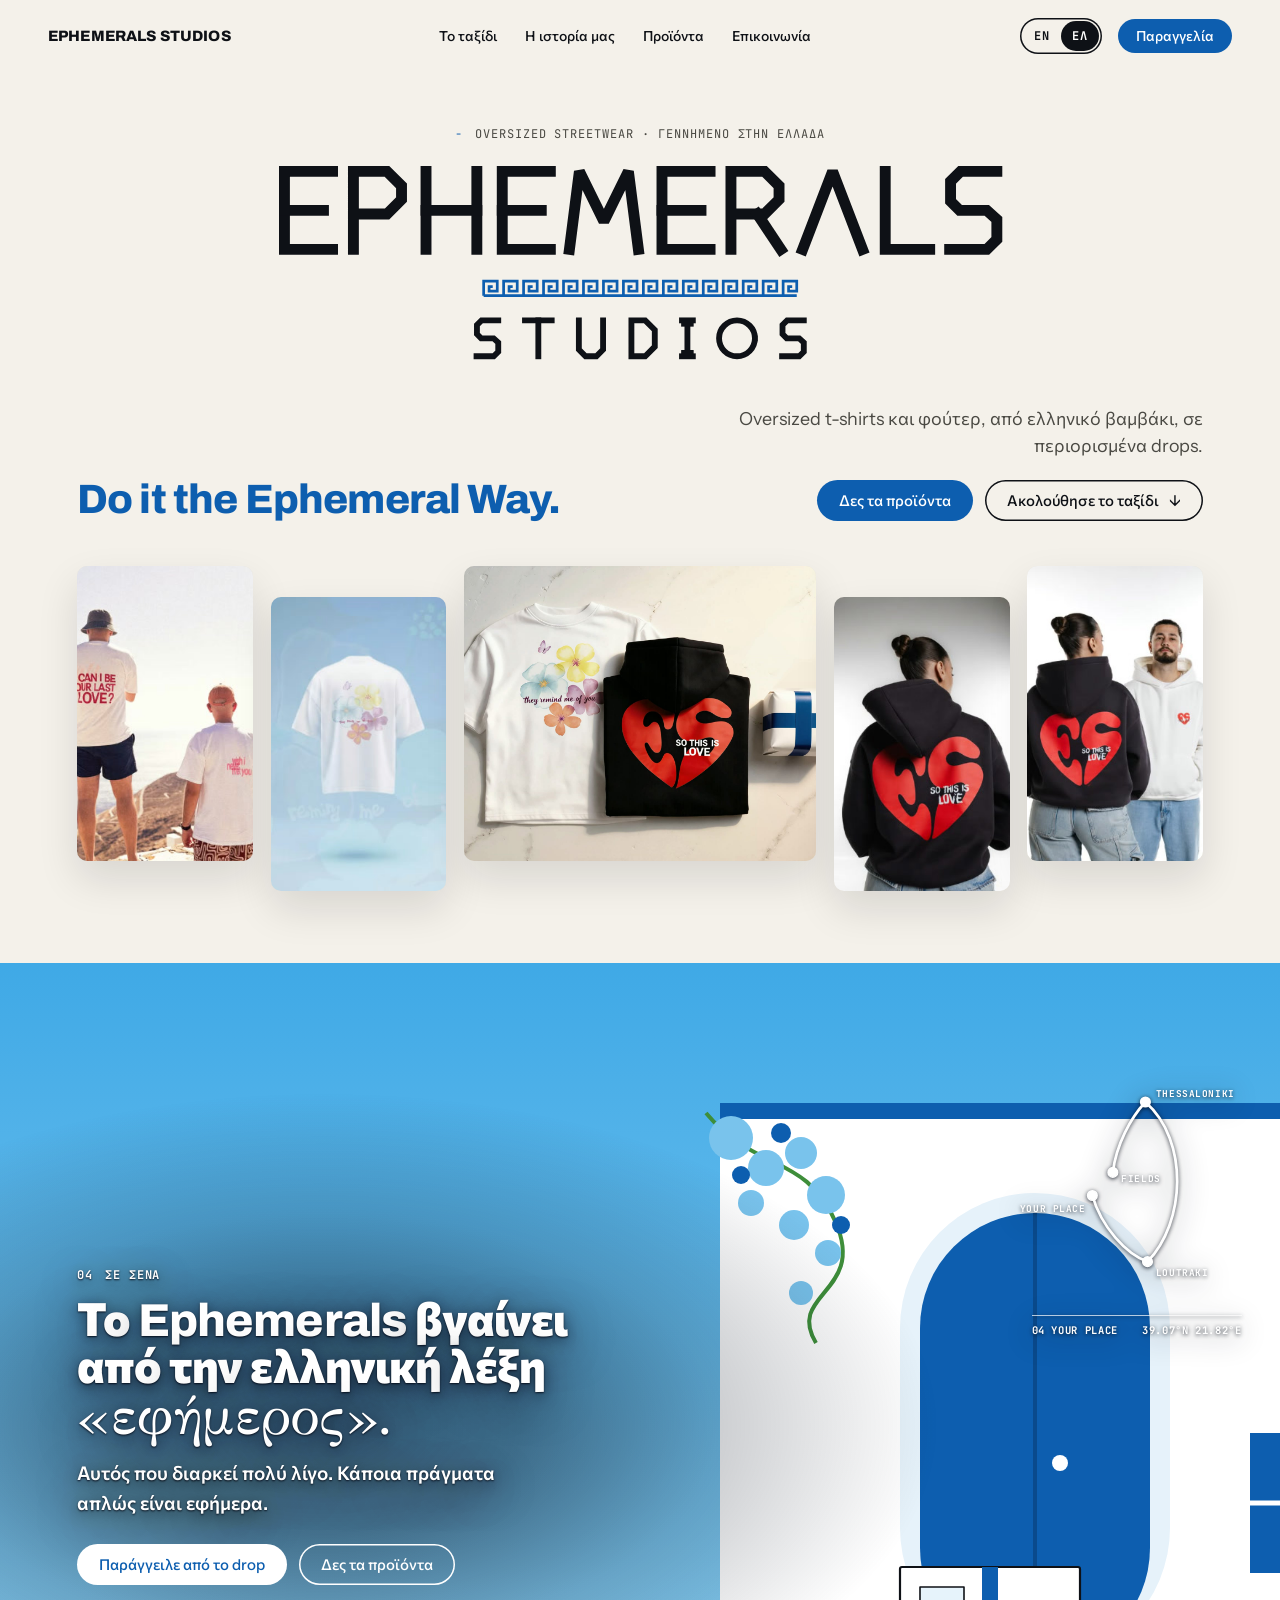
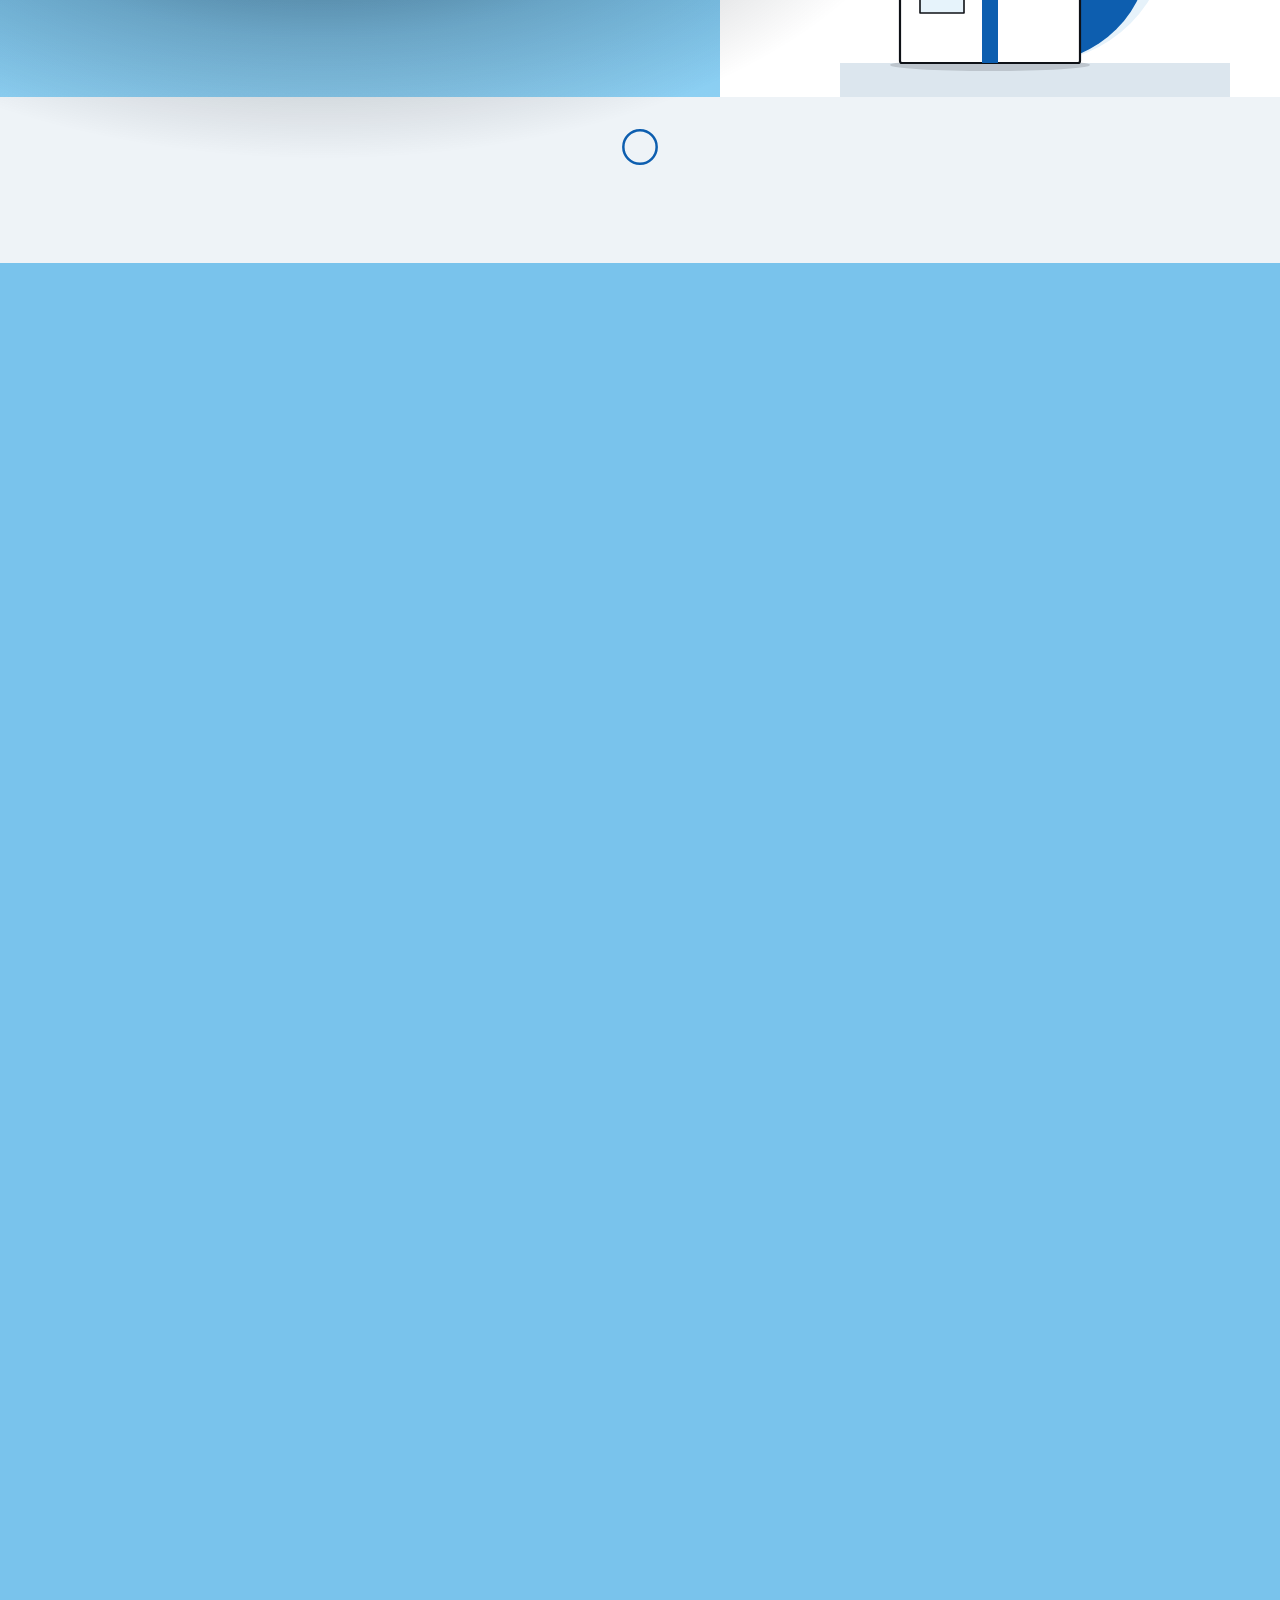
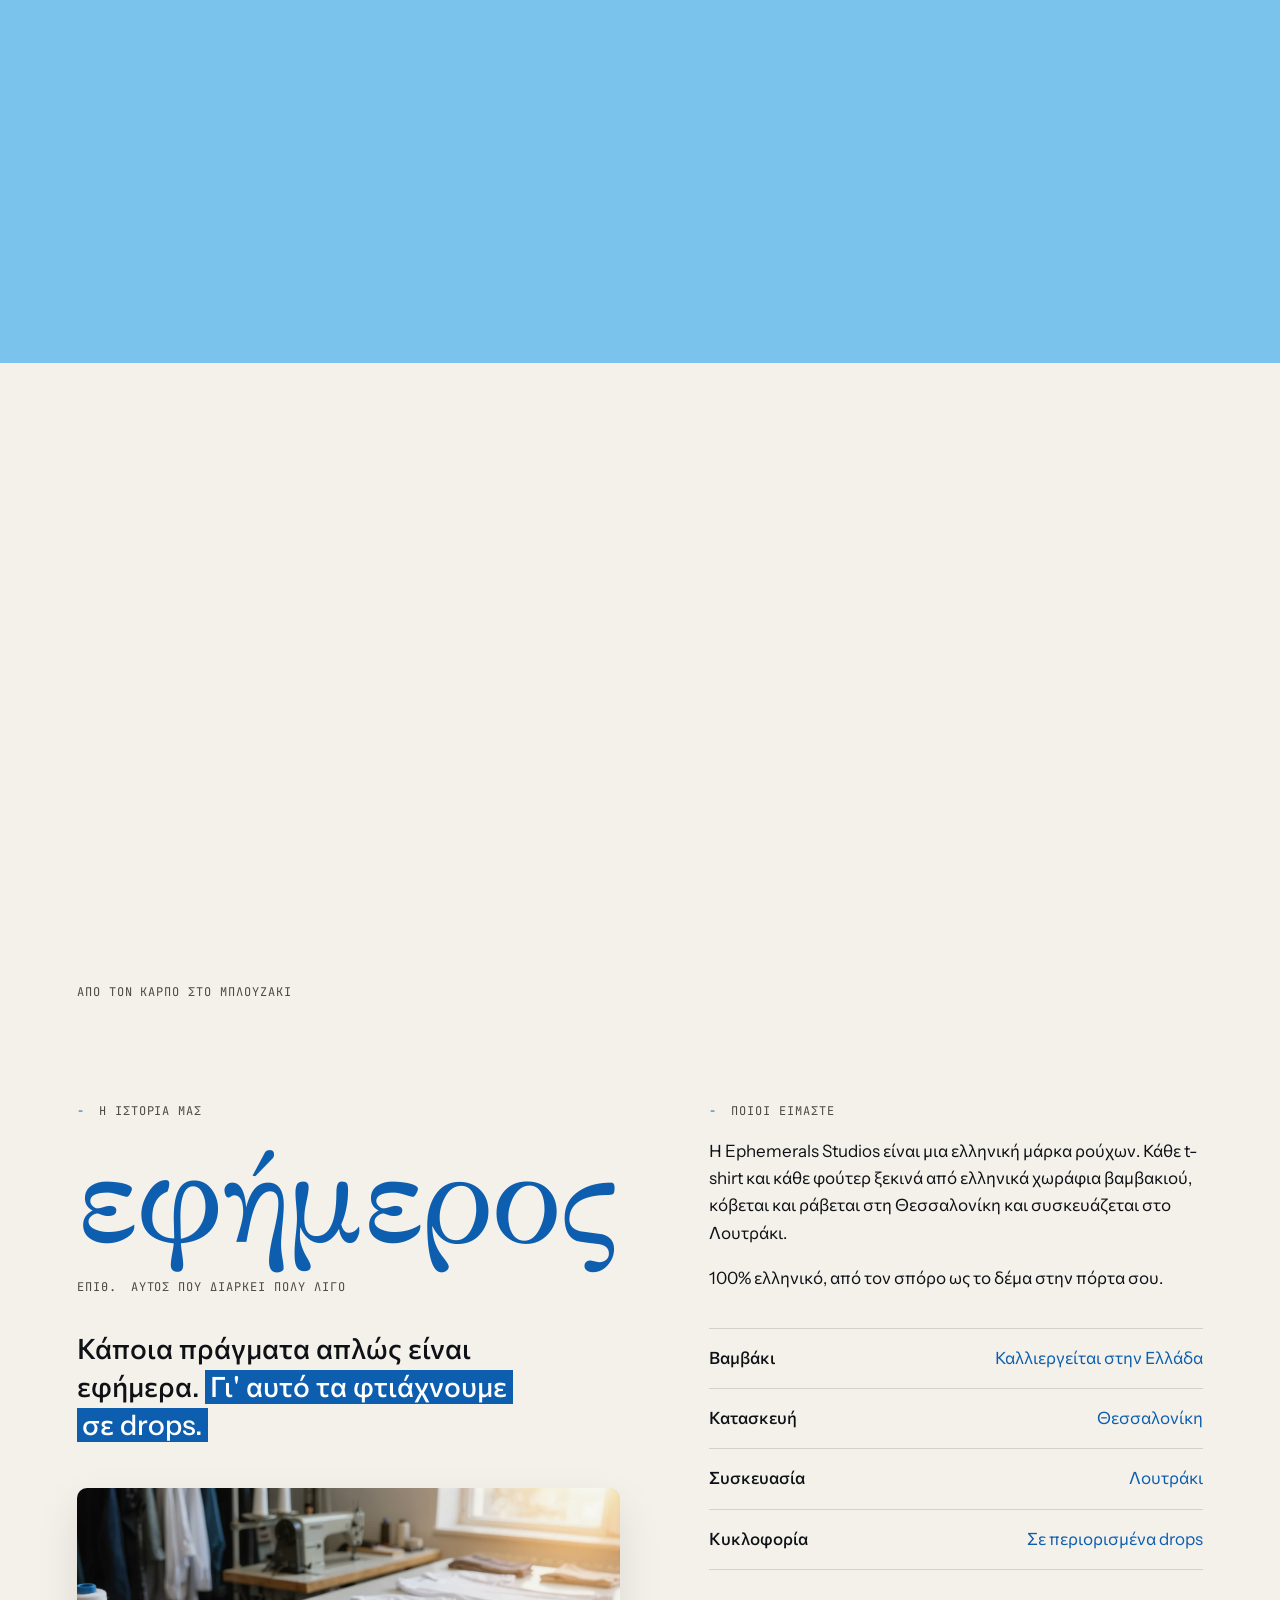
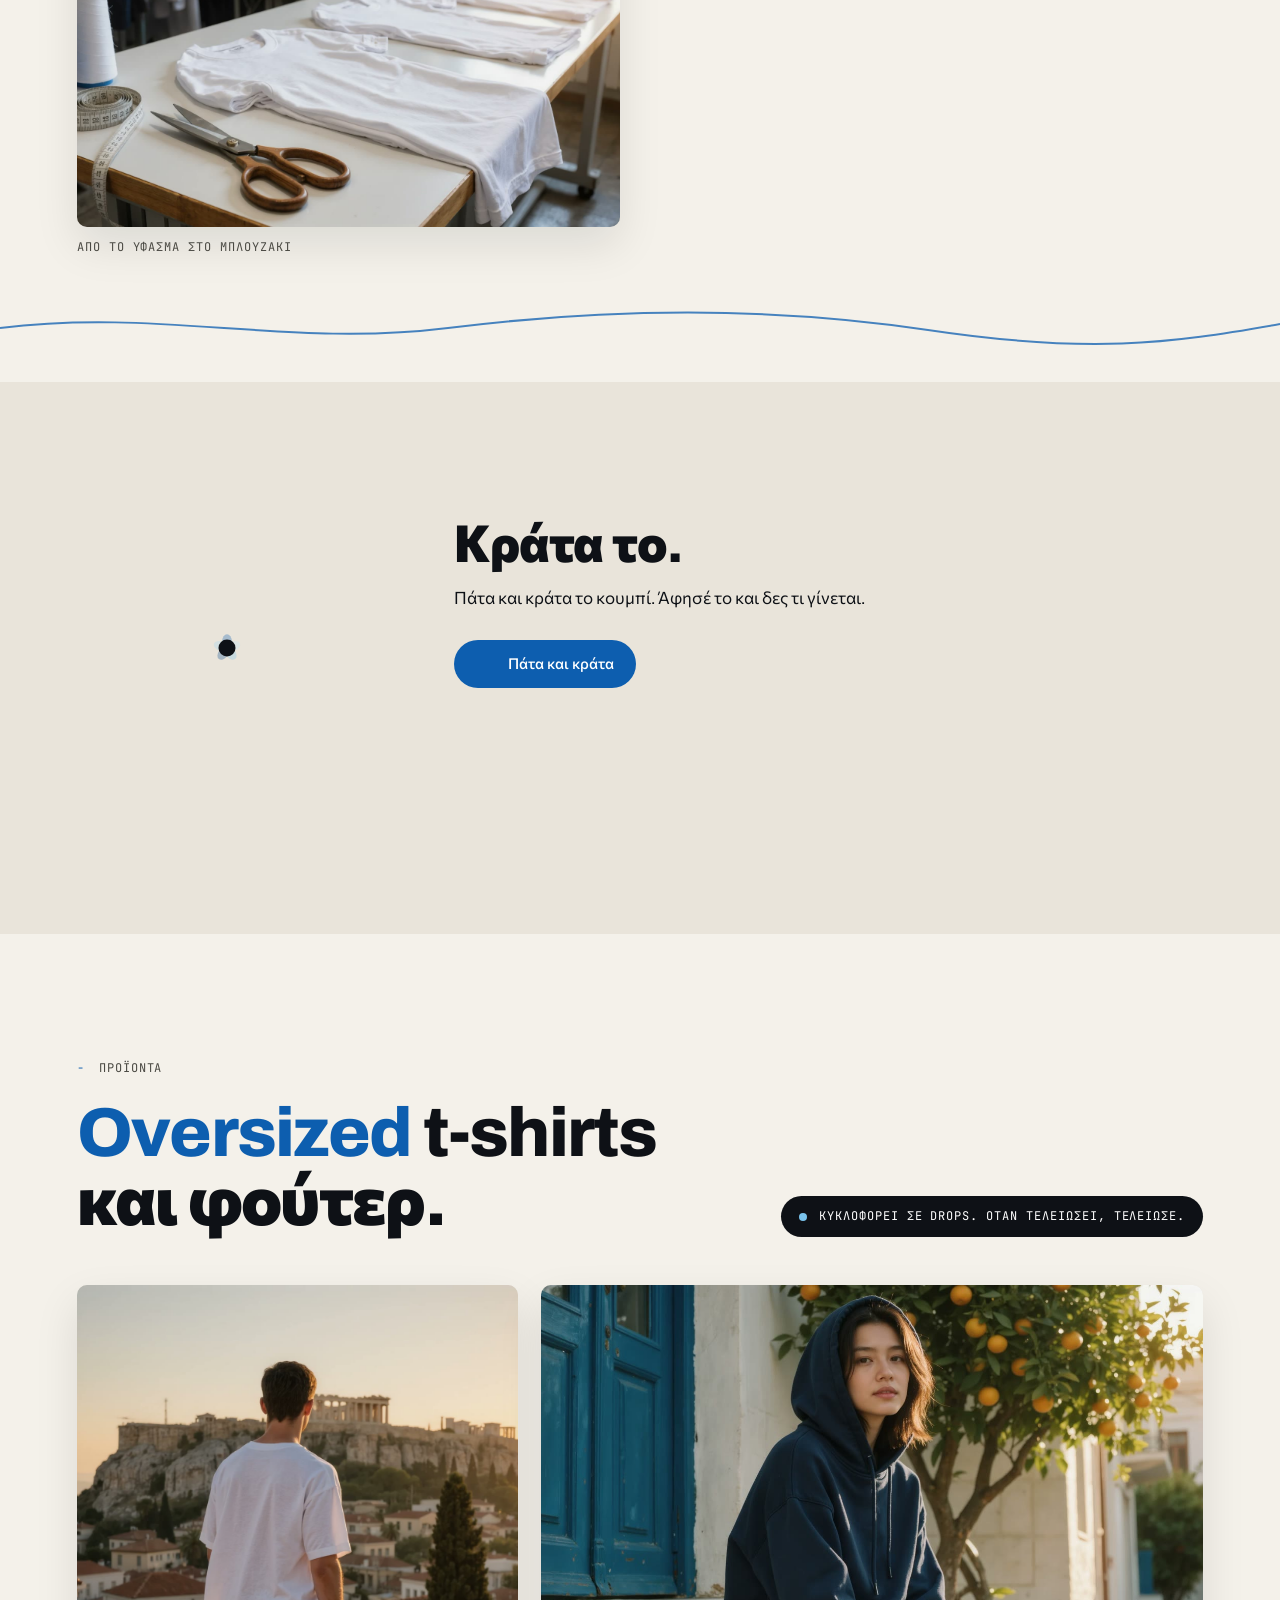
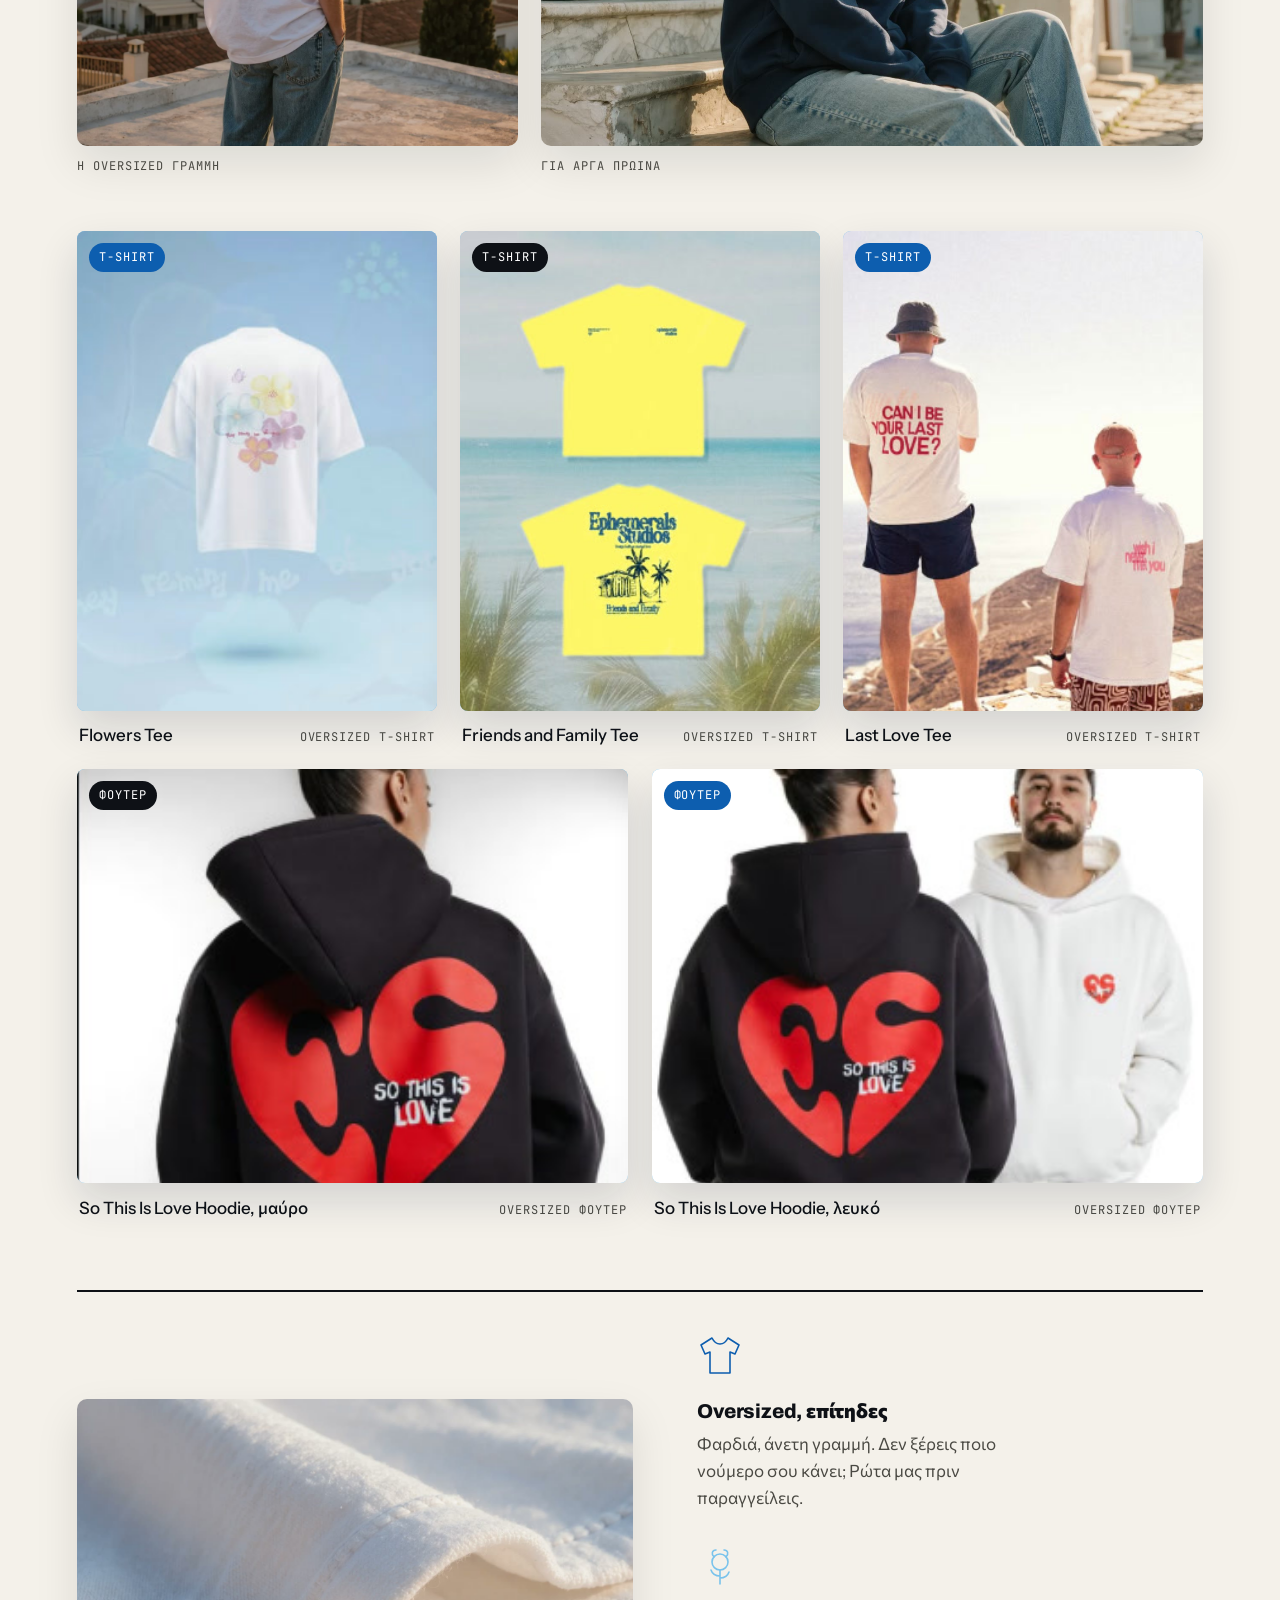
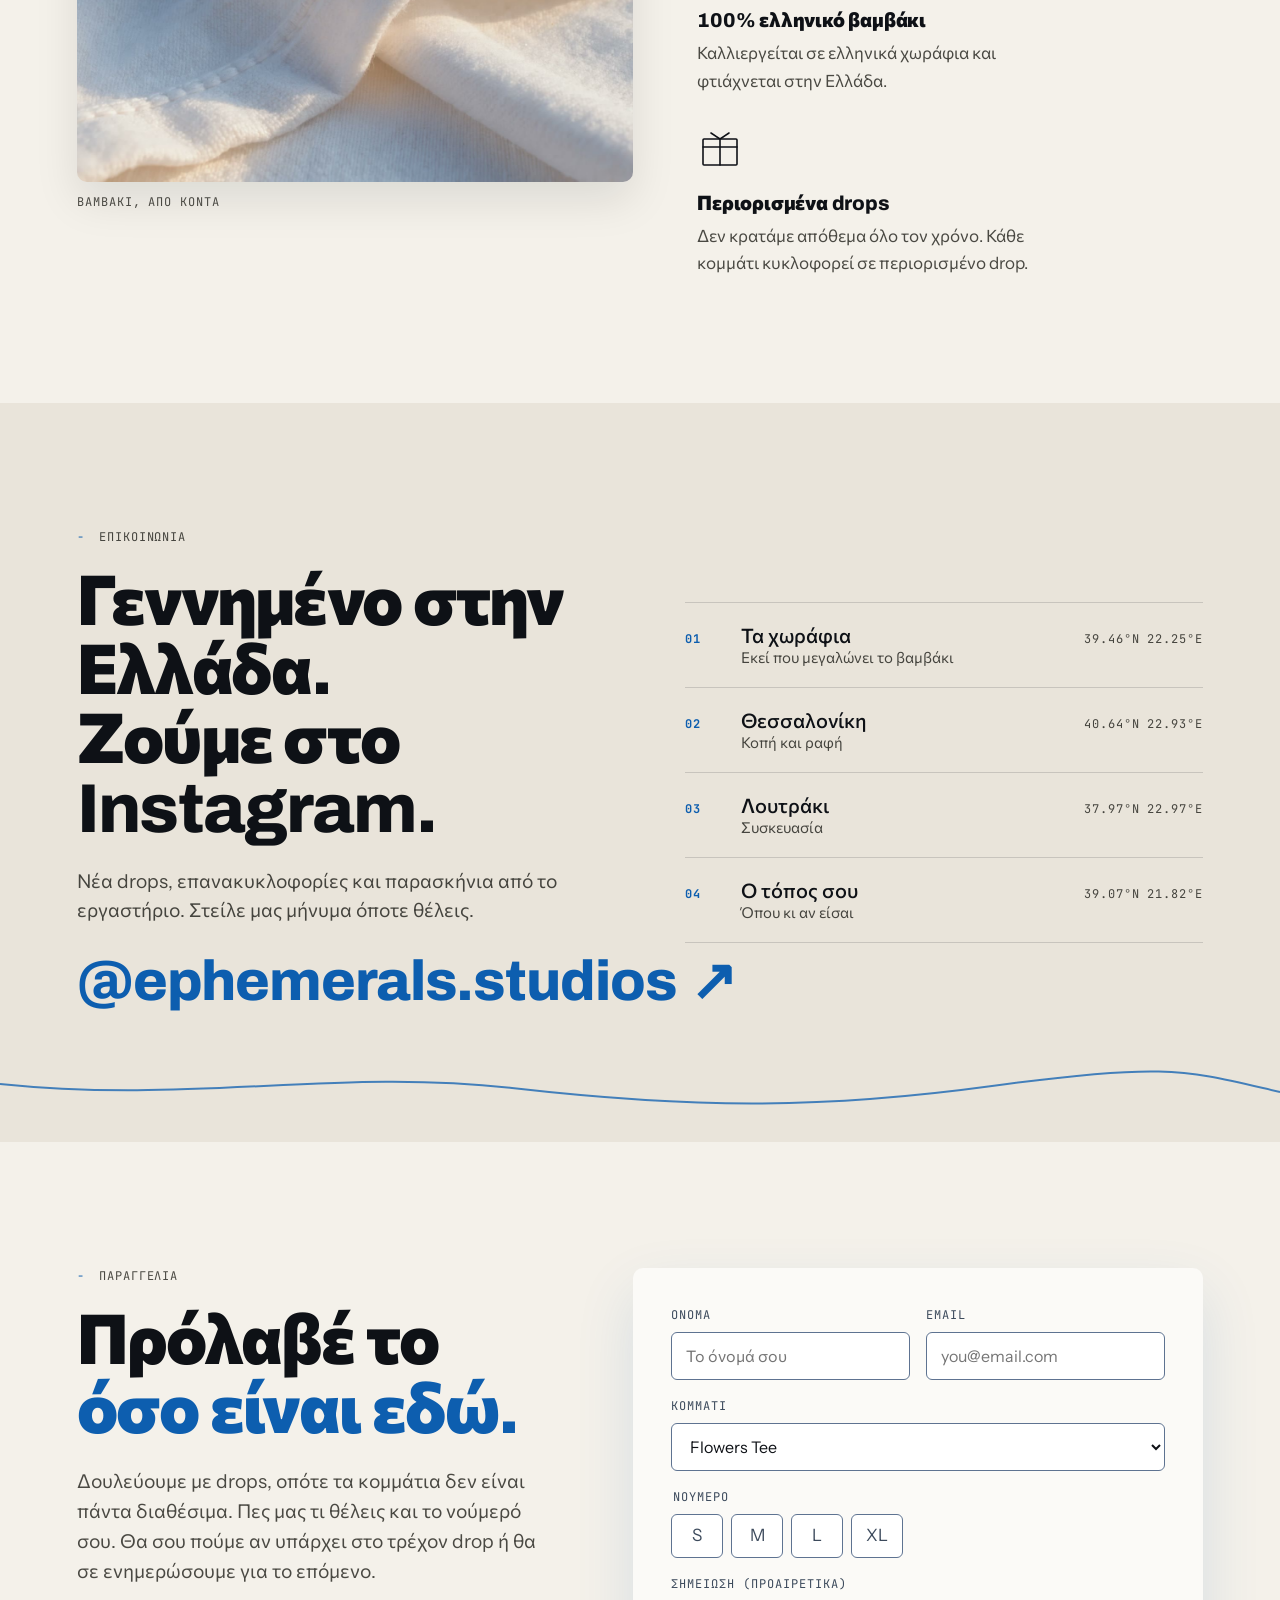
==== commit 994cec41: "Live scroll journey on phones: tall 9:16 video, captions low, route map in the corner" ====
--- a/el/index.html
+++ b/el/index.html
@@ -161,7 +161,7 @@
 
 /* ---------- the journey (scroll hero) ---------- */
 .hero{position:relative;height:1000vh;background:var(--sky)}
-.stage{position:sticky;top:0;height:100vh;overflow:hidden}
+.stage{position:sticky;top:0;height:100vh;height:100svh;overflow:hidden}
 .chapter{position:absolute;inset:0}
 .scene{position:absolute;inset:0;width:100%;height:100%;opacity:0;will-change:opacity}
 .chapter:first-child .scene{opacity:1}
@@ -226,8 +226,28 @@
 .ring{position:absolute;left:50%;bottom:96px;width:40px;margin-left:-20px;color:var(--greek);transform:rotate(-90deg)}
 @media (max-height:560px){.route,.cue{display:none}}
 
+/* ---------- the live journey on phones: tall video, captions low, a smaller map in the corner ---------- */
+@media (max-width:720px){
+  .hero{height:900vh}
+  .scrim{background:linear-gradient(0deg,rgba(6,16,30,.72) 0%,rgba(6,16,30,.5) 30%,rgba(6,16,30,.12) 58%,rgba(6,16,30,0) 72%),linear-gradient(180deg,rgba(6,16,30,.32) 0%,rgba(6,16,30,0) 22%)}
+  .band{left:20px;right:20px;width:auto;top:auto;bottom:calc(9svh + 16px);transform:none}
+  .band.settle{width:auto;bottom:calc(5svh + 12px)}
+  .band::before{inset:-40% -12% -30% -12%;background:radial-gradient(ellipse 70% 60% at 45% 55%,rgba(6,16,30,.5) 0%,rgba(6,16,30,.3) 45%,rgba(6,16,30,0) 100%)}
+  .band h2{font-size:clamp(32px,9vw,44px);max-width:none}
+  .band.settle h2{font-size:clamp(26px,7.4vw,36px)}
+  .band .sub{font-size:16.5px;margin-top:12px}
+  .band.settle .row{margin-top:18px}
+  .band.settle .row .btn{padding:12px 18px;font-size:14px}
+  .route{top:calc(64px + 2svh);right:10px;width:128px}
+  .route text{font-size:10px}
+  .route .now{font-size:9px;flex-direction:column;gap:2px;align-items:flex-end;text-align:right}
+  .cue{bottom:18px;width:max-content;max-width:calc(100vw - 32px)}
+  .cue span{white-space:normal;text-align:center;font-size:10.5px}
+}
+
 /* ---------- the static journey (phones, tablets in portrait, reduced motion) ---------- */
-@media (max-width: 720px), (orientation: portrait) and (max-width: 1024px), (orientation: portrait) and (pointer: coarse), (orientation: landscape) and (pointer: coarse) and (max-height: 560px), (prefers-reduced-motion: reduce){
+/* phones and tablets now get the live scroll journey too (a tall 9:16 video); only these two keep the photo cards */
+@media (orientation: landscape) and (pointer: coarse) and (max-height: 560px), (prefers-reduced-motion: reduce){
   /* each chapter becomes a photo card from the real footage, with the same bold white words on it */
   .hero{height:auto;padding:88px 0 48px;background:var(--canvas)}
   .stage{position:relative;height:auto;overflow:visible;display:flex;flex-direction:column;gap:16px}
@@ -823,9 +843,11 @@
    SEGS are the clip starts inside the joined file (the middle of each 0.25s crossfade),
    so every chapter's quarter of the scroll plays exactly its own clip. ---------- */
 const HAS_VIDEO = true;
-const VIDEO_URL = '../assets/hero-journey.mp4';
-const POSTER_URL = '../assets/hero-journey-poster.jpg';
-const VIDEO_BYTES = 8991188;
+// upright screens (phones, portrait tablets) load the tall 9:16 cut, framed per chapter; wide screens the 16:9 one
+const TALL = matchMedia('(orientation: portrait)').matches;
+const VIDEO_URL = TALL ? '../assets/hero-journey-mobile.mp4' : '../assets/hero-journey.mp4';
+const POSTER_URL = TALL ? '../assets/hero-journey-mobile-poster.jpg' : '../assets/hero-journey-poster.jpg';
+const VIDEO_BYTES = TALL ? 2292768 : 8991188;
 const SEGS = [0, 4.917, 9.708, 14.5];
 function videoTime(p) {
   const i = Math.min(3, Math.floor(p / .25));
@@ -1014,16 +1036,16 @@
   video.load();
   video.addEventListener('canplay', () => {
     requestSeek(videoTime(heroProgress()));
+    // iPhones only paint seeked frames after the video has played once: a silent instant play/pause unlocks it
+    const p = video.play(); if (p && p.then) p.then(() => video.pause()).catch(() => {});
     stage.classList.add('video-ready');
     setTimeout(() => ring.remove(), 600);
   }, { once: true });
 }
 
-/* ---------- the five static-hero gates, decided live ---------- */
+/* ---------- the static-hero gates, decided live (must match the CSS media query exactly) ----------
+   Phones and portrait tablets get the scroll journey with the tall video; only these two get photo cards. */
 const GATES = [
-  '(max-width: 720px)',
-  '(orientation: portrait) and (max-width: 1024px)',
-  '(orientation: portrait) and (pointer: coarse)',
   '(orientation: landscape) and (pointer: coarse) and (max-height: 560px)',
   '(prefers-reduced-motion: reduce)'
 ];
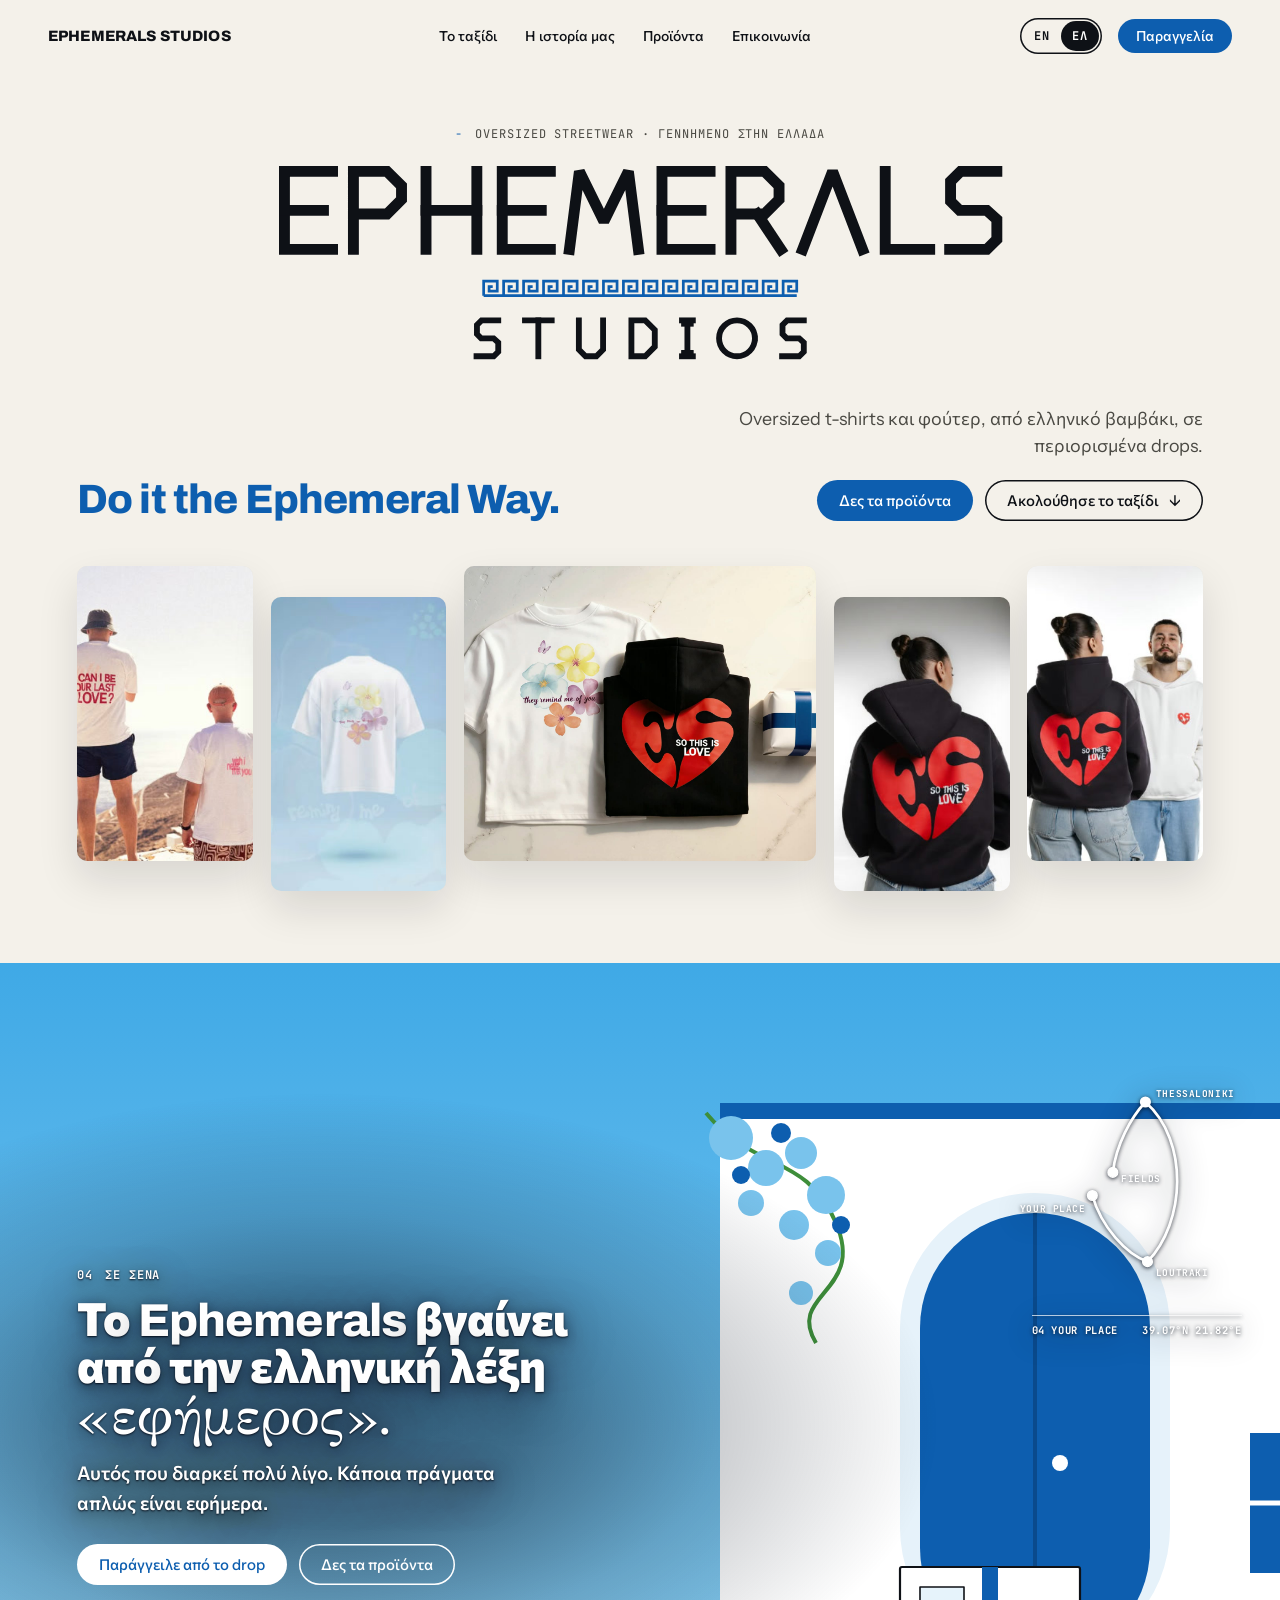
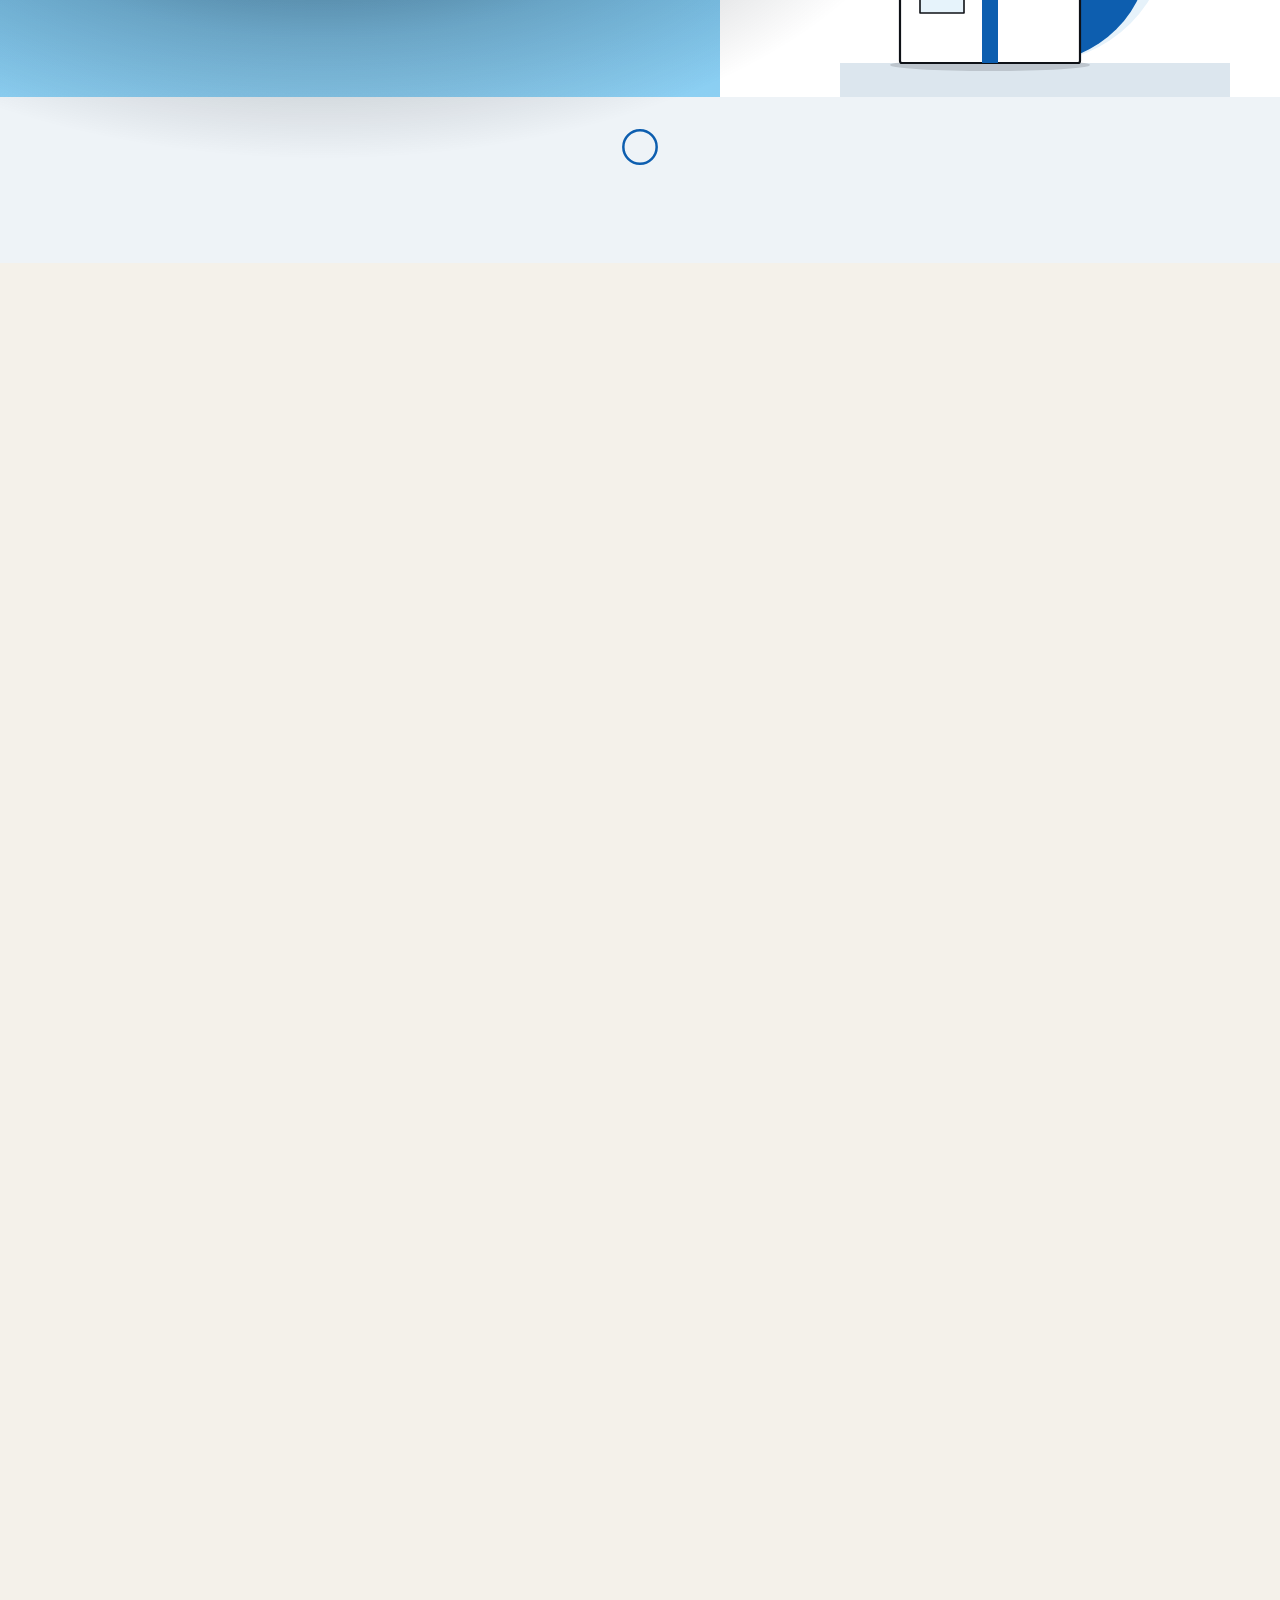
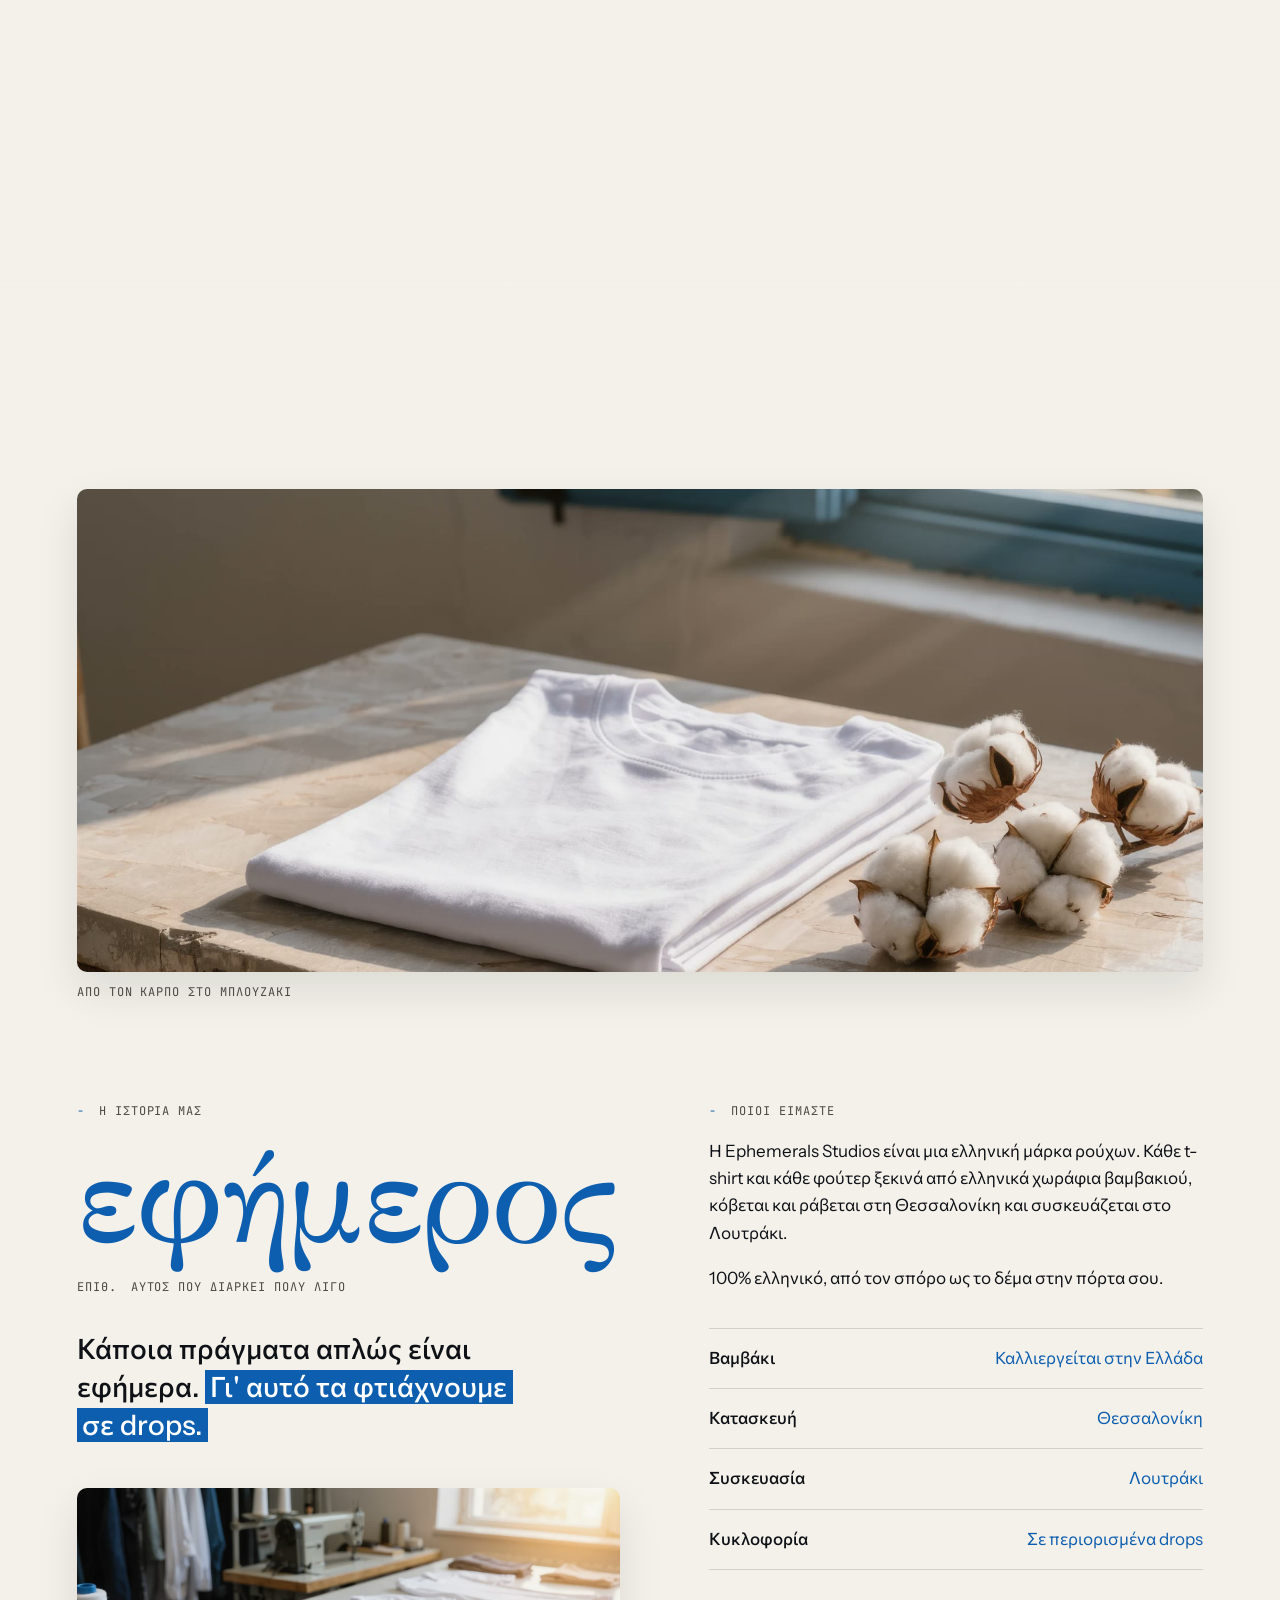
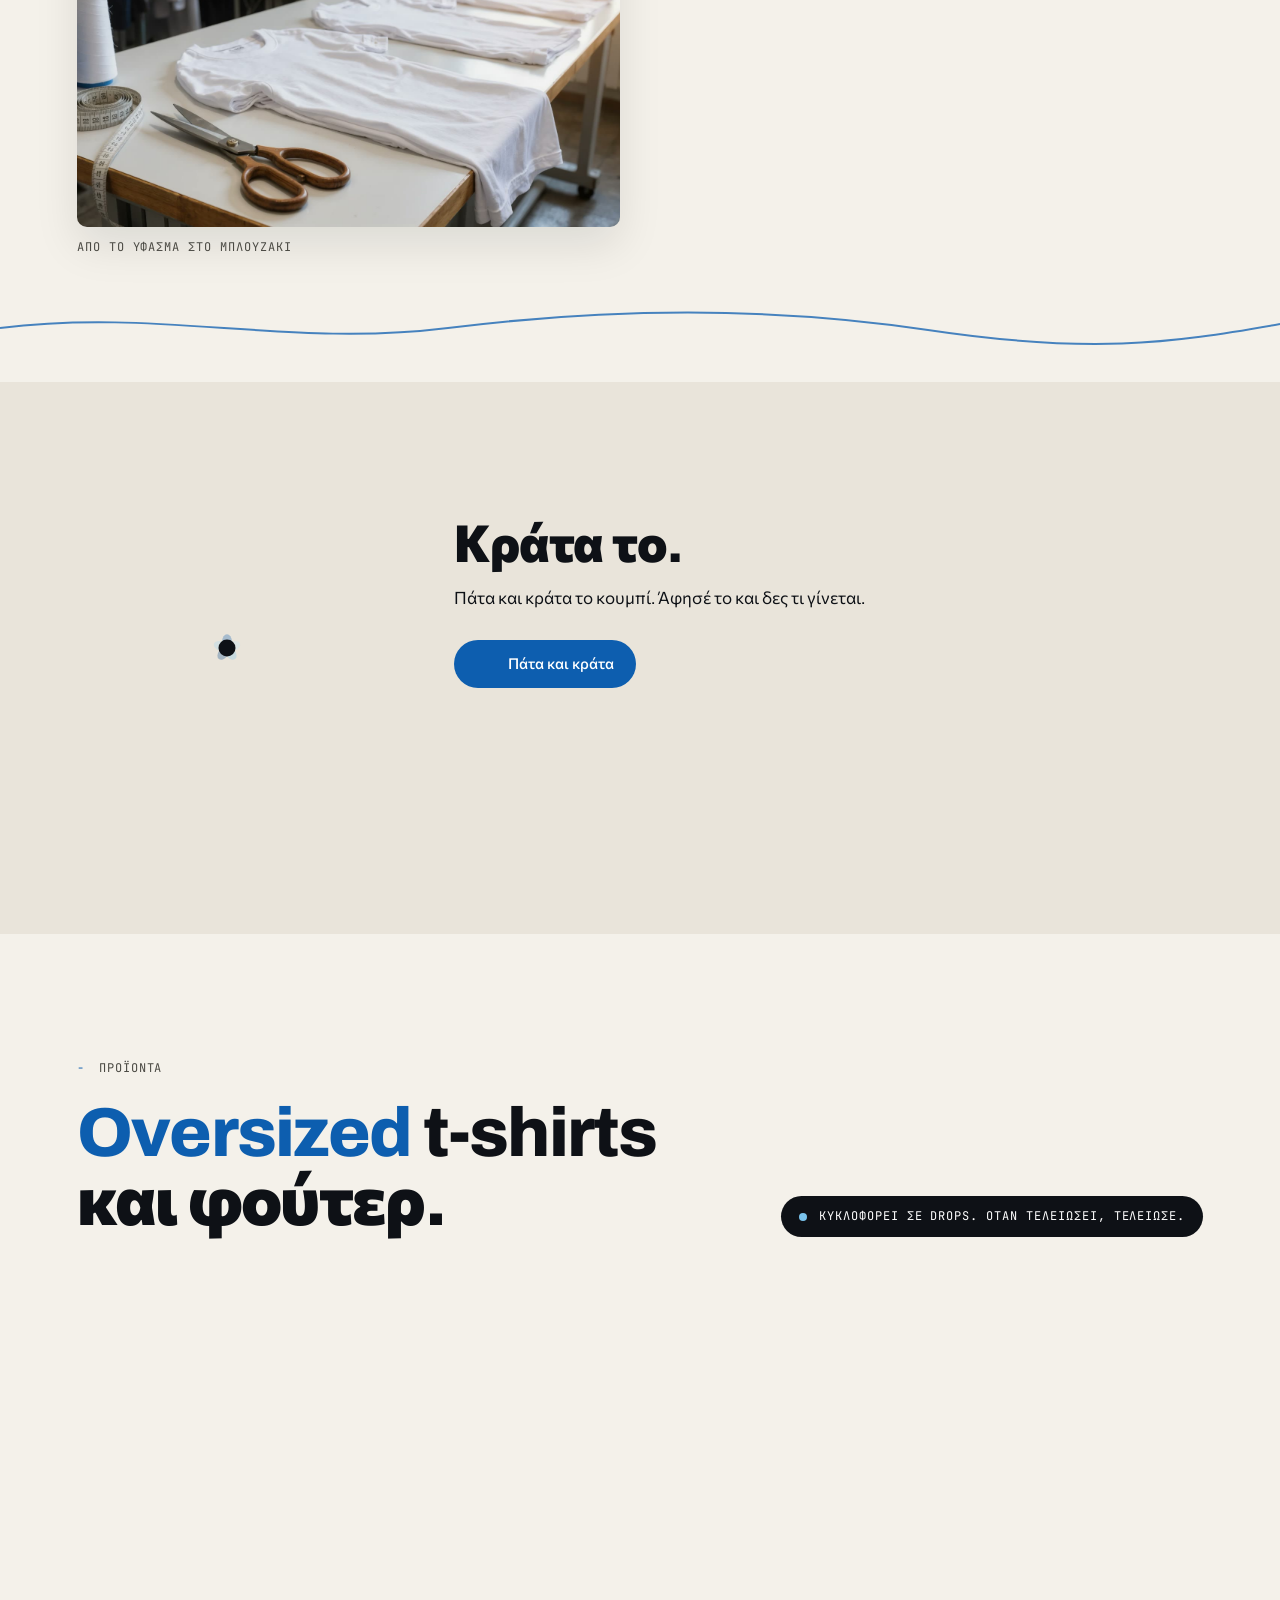
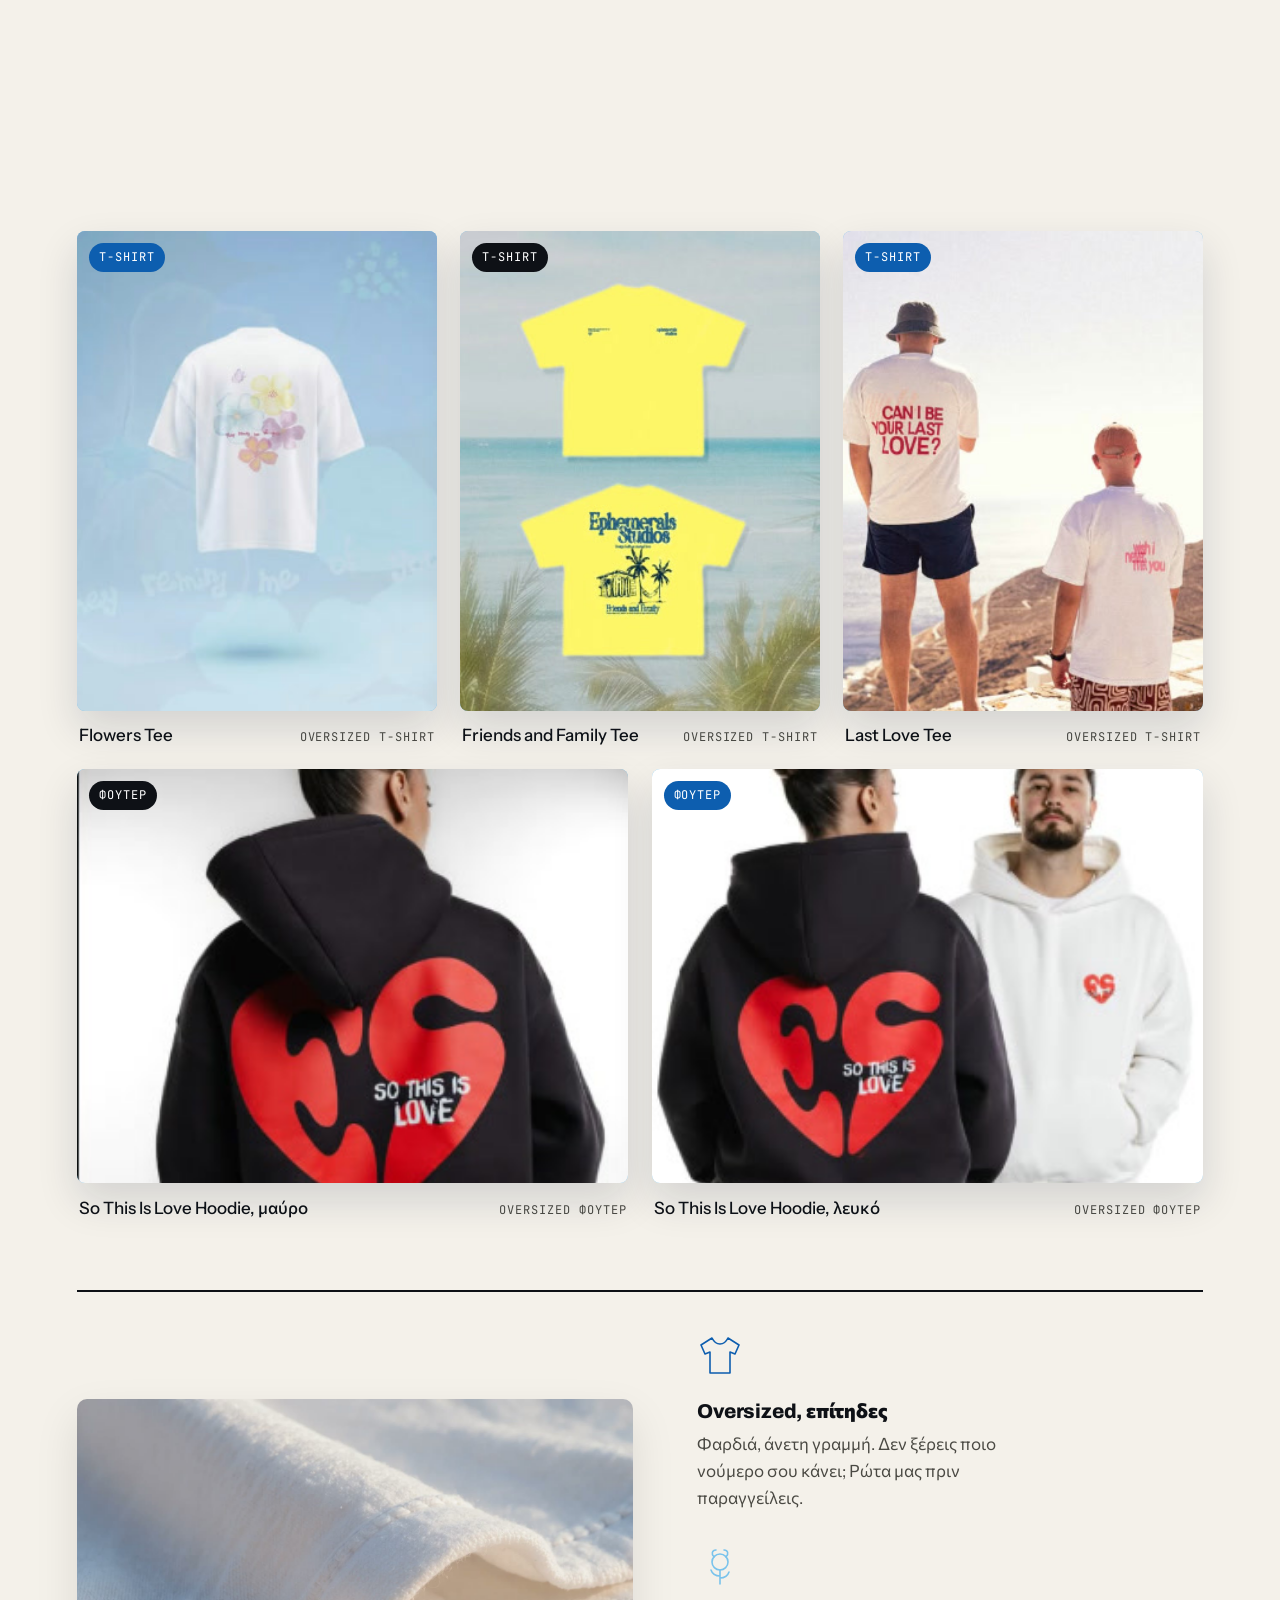
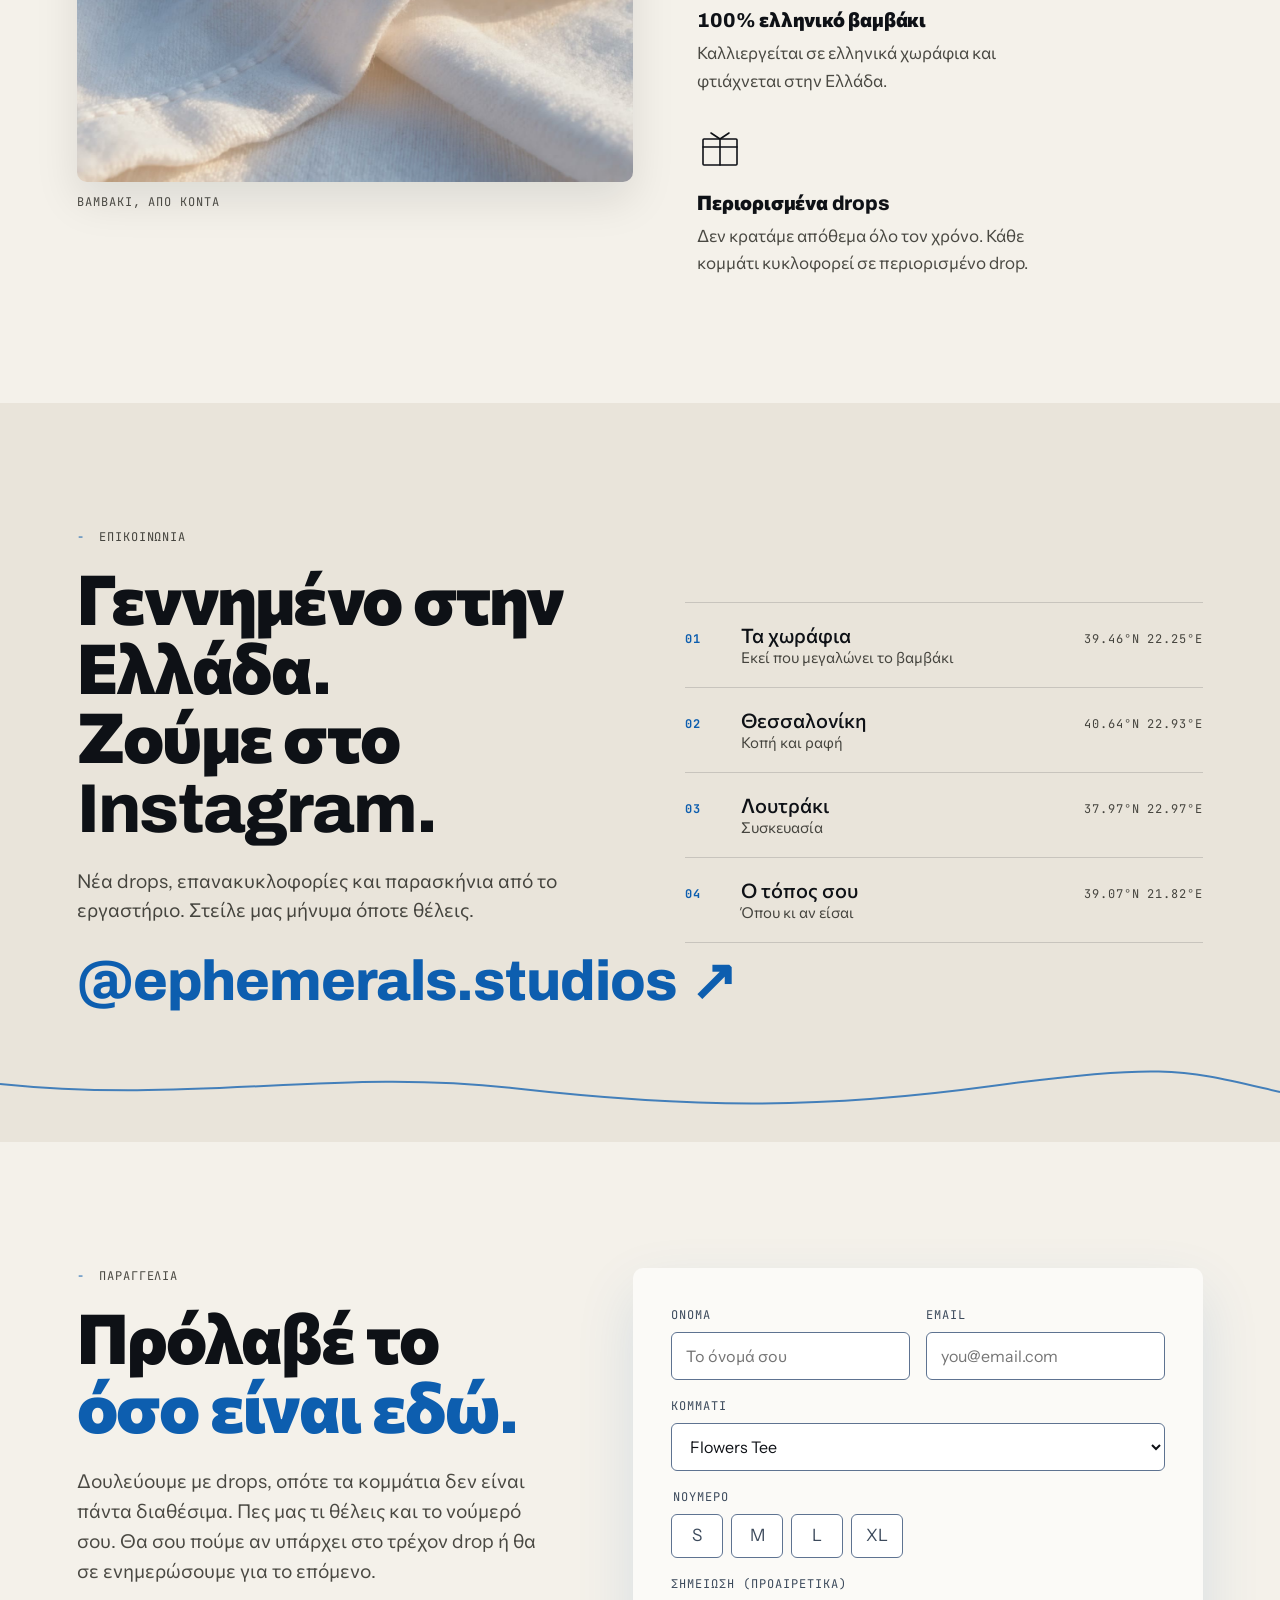
==== commit 89b0576a: "Phone: video always fills the screen (no blue gap), soft fade from the journey into Our Story" ====
--- a/el/index.html
+++ b/el/index.html
@@ -160,8 +160,11 @@
 }
 
 /* ---------- the journey (scroll hero) ---------- */
-.hero{position:relative;height:1000vh;background:var(--sky)}
-.stage{position:sticky;top:0;height:100vh;height:100svh;overflow:hidden}
+.hero{position:relative;height:1000vh;background:#F4F1EA}
+/* lvh = the screen with the phone's browser bars hidden, so the video always covers the full screen and no gap opens below it */
+.stage{position:sticky;top:0;height:100vh;height:100lvh;overflow:hidden}
+/* where the journey ends, the video fades softly into Our Story instead of a hard edge */
+.scrub #story::before{content:"";position:absolute;left:0;right:0;top:-110px;height:110px;pointer-events:none;z-index:2;background:linear-gradient(rgba(244,241,234,0),rgba(244,241,234,.75) 60%,#F4F1EA)}
 .chapter{position:absolute;inset:0}
 .scene{position:absolute;inset:0;width:100%;height:100%;opacity:0;will-change:opacity}
 .chapter:first-child .scene{opacity:1}
@@ -230,8 +233,9 @@
 @media (max-width:720px){
   .hero{height:900vh}
   .scrim{background:linear-gradient(0deg,rgba(6,16,30,.72) 0%,rgba(6,16,30,.5) 30%,rgba(6,16,30,.12) 58%,rgba(6,16,30,0) 72%),linear-gradient(180deg,rgba(6,16,30,.32) 0%,rgba(6,16,30,0) 22%)}
-  .band{left:20px;right:20px;width:auto;top:auto;bottom:calc(9svh + 16px);transform:none}
-  .band.settle{width:auto;bottom:calc(5svh + 12px)}
+  /* captions measured from the bottom of the visible screen (lvh - svh = the browser bar height), clear of the exit fade */
+  .band{left:20px;right:20px;width:auto;top:auto;bottom:calc(100lvh - 100svh + 9svh + 16px);transform:none}
+  .band.settle{width:auto;bottom:calc(100lvh - 100svh + 9svh + 16px)}
   .band::before{inset:-40% -12% -30% -12%;background:radial-gradient(ellipse 70% 60% at 45% 55%,rgba(6,16,30,.5) 0%,rgba(6,16,30,.3) 45%,rgba(6,16,30,0) 100%)}
   .band h2{font-size:clamp(32px,9vw,44px);max-width:none}
   .band.settle h2{font-size:clamp(26px,7.4vw,36px)}
@@ -1052,6 +1056,7 @@
 let scrubOn = false;
 function enableScrub() {
   if (scrubOn) return; scrubOn = true;
+  document.documentElement.classList.add('scrub');
   initHeroOnce();
   addEventListener('scroll', onScroll, { passive: true });
   chapters.forEach(c => { c.op = -1; c.lp = -1; });
@@ -1064,6 +1069,7 @@
 }
 function disableScrub() {
   if (!scrubOn) return; scrubOn = false;
+  document.documentElement.classList.remove('scrub');
   removeEventListener('scroll', onScroll);
   if (rafId !== null) { cancelAnimationFrame(rafId); rafId = null; }
 }
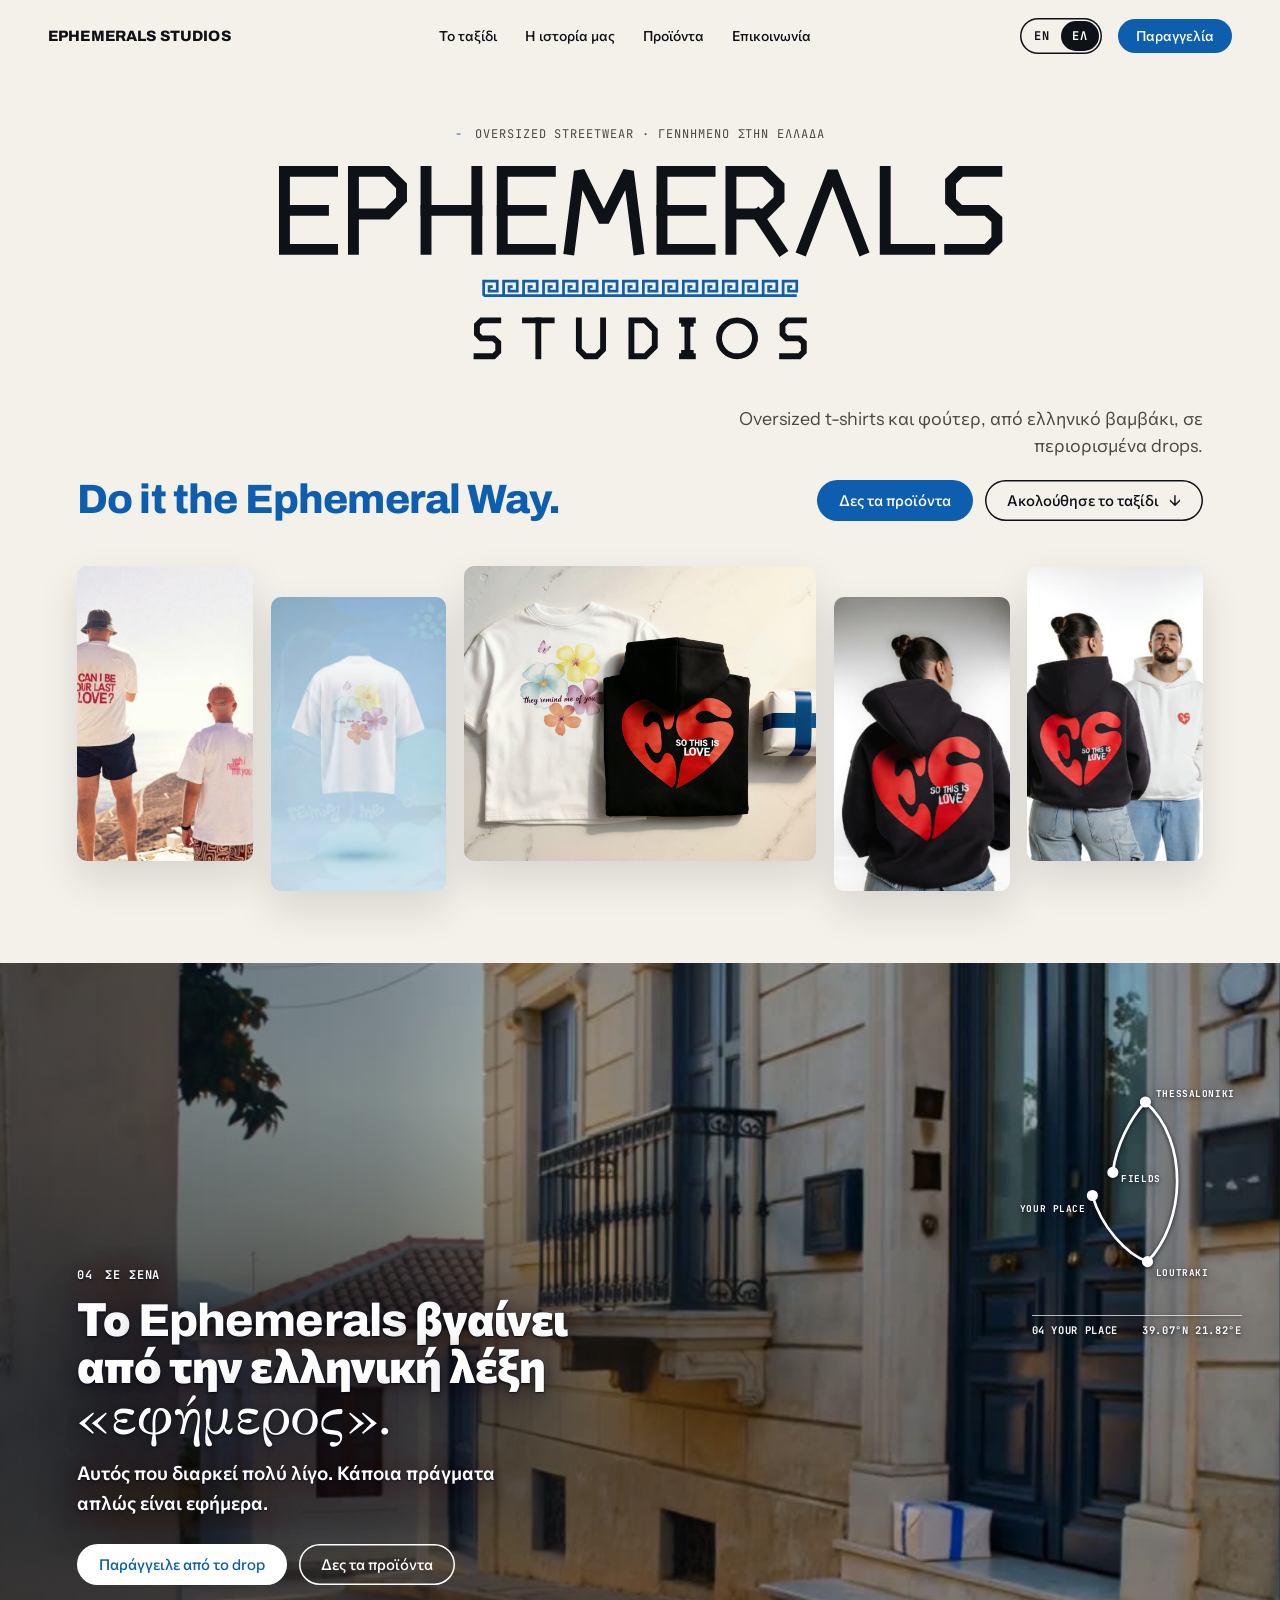
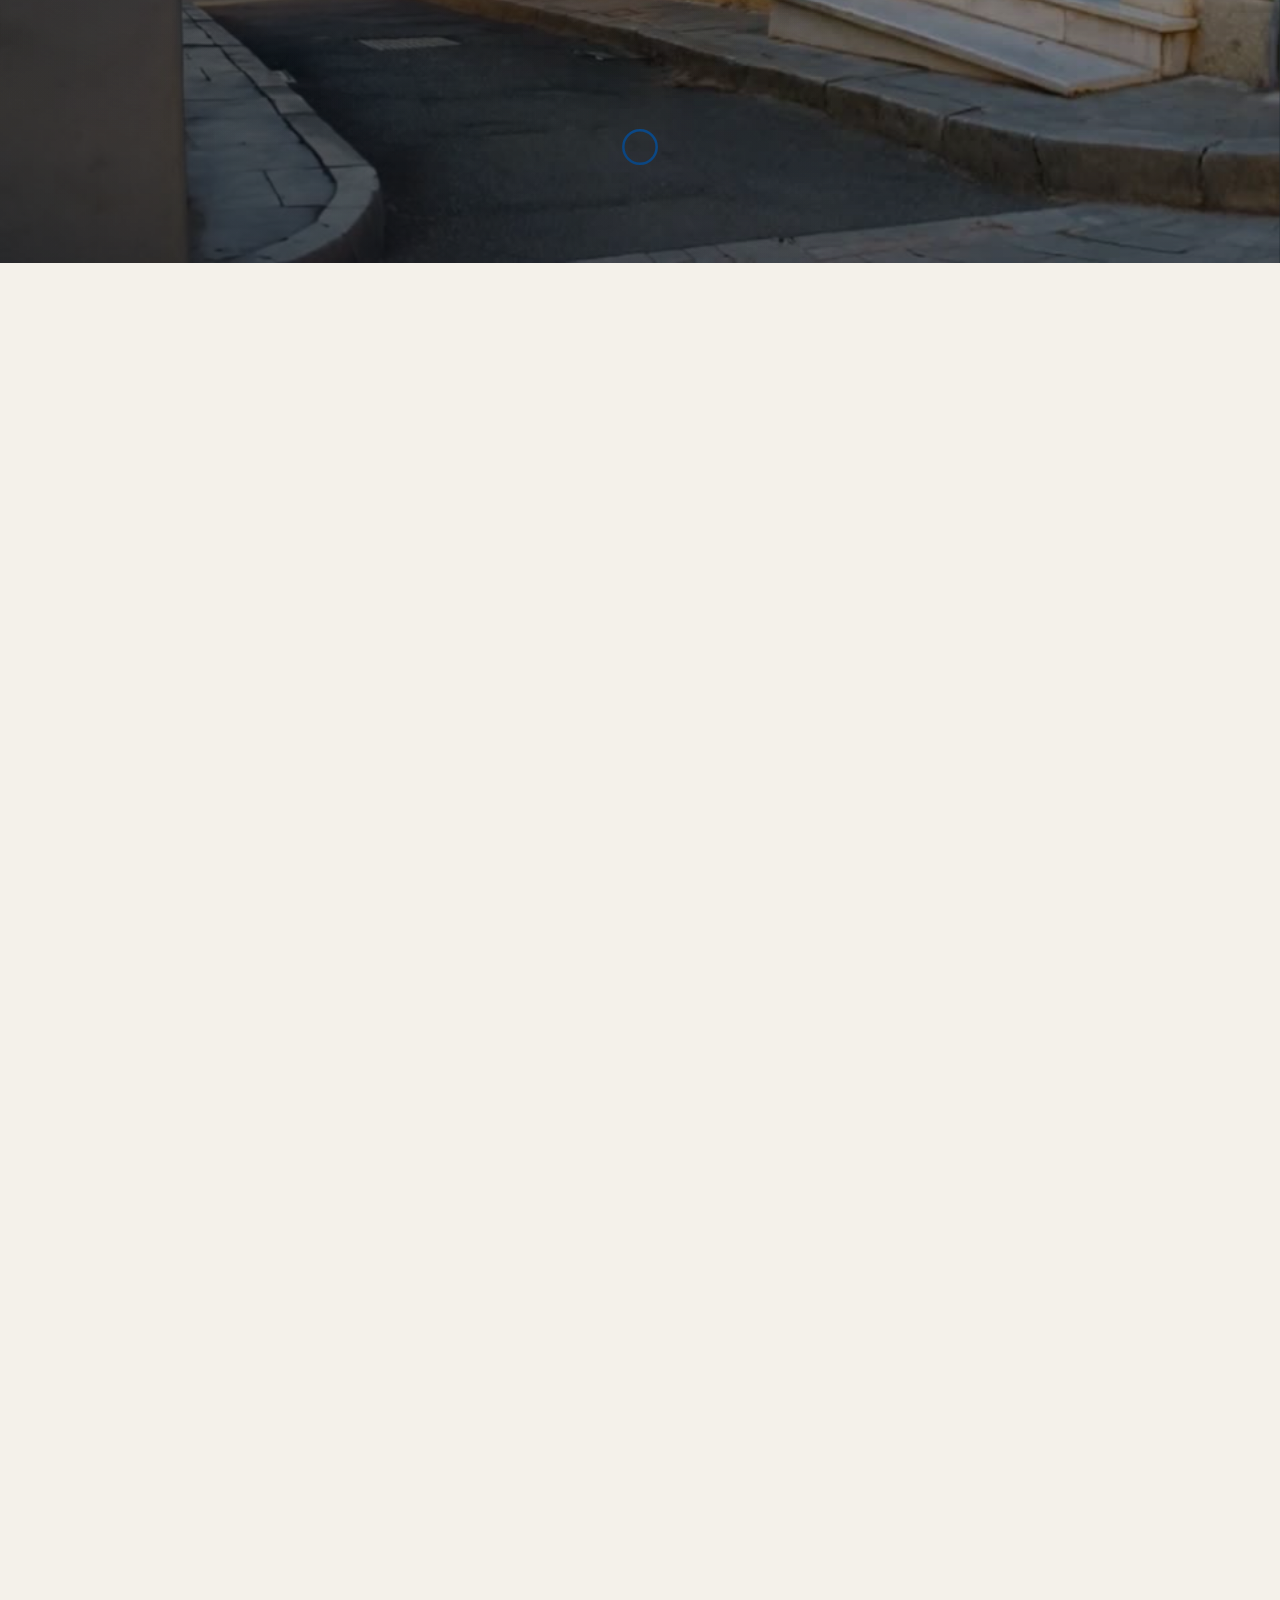
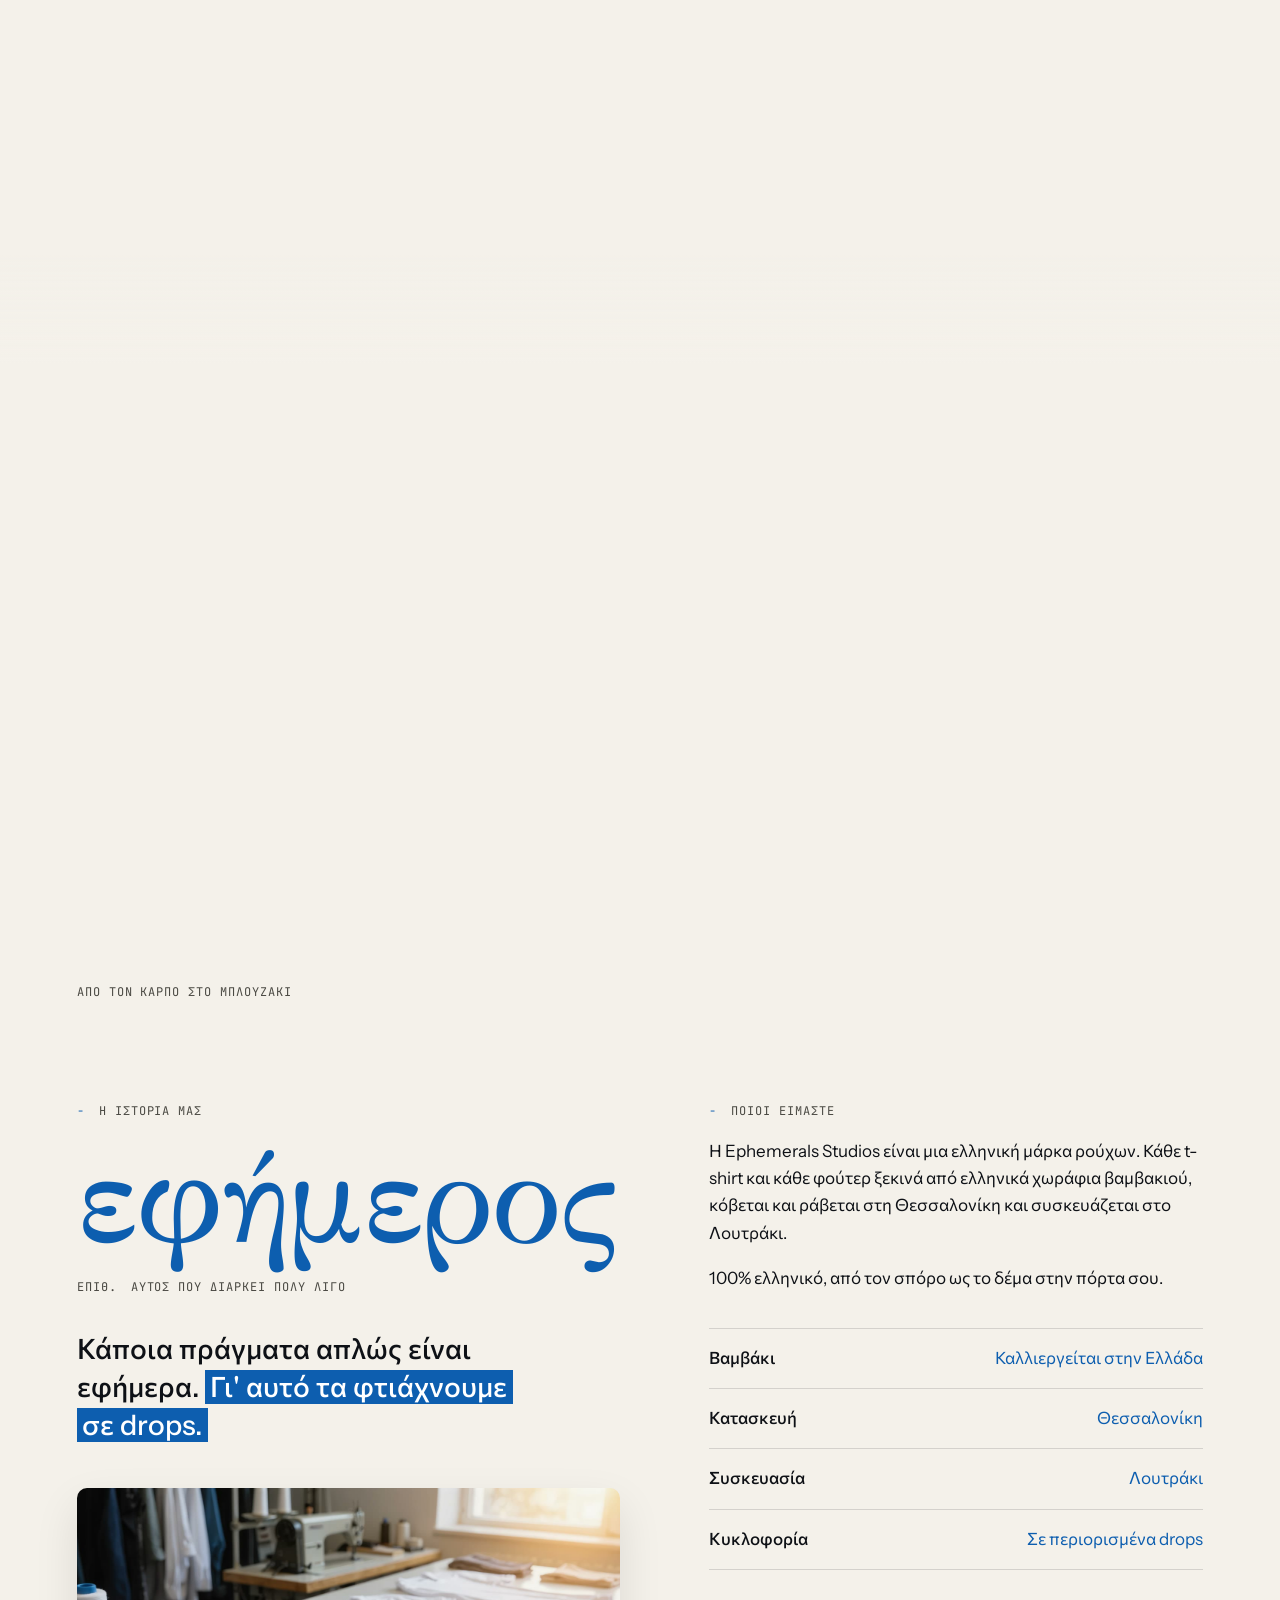
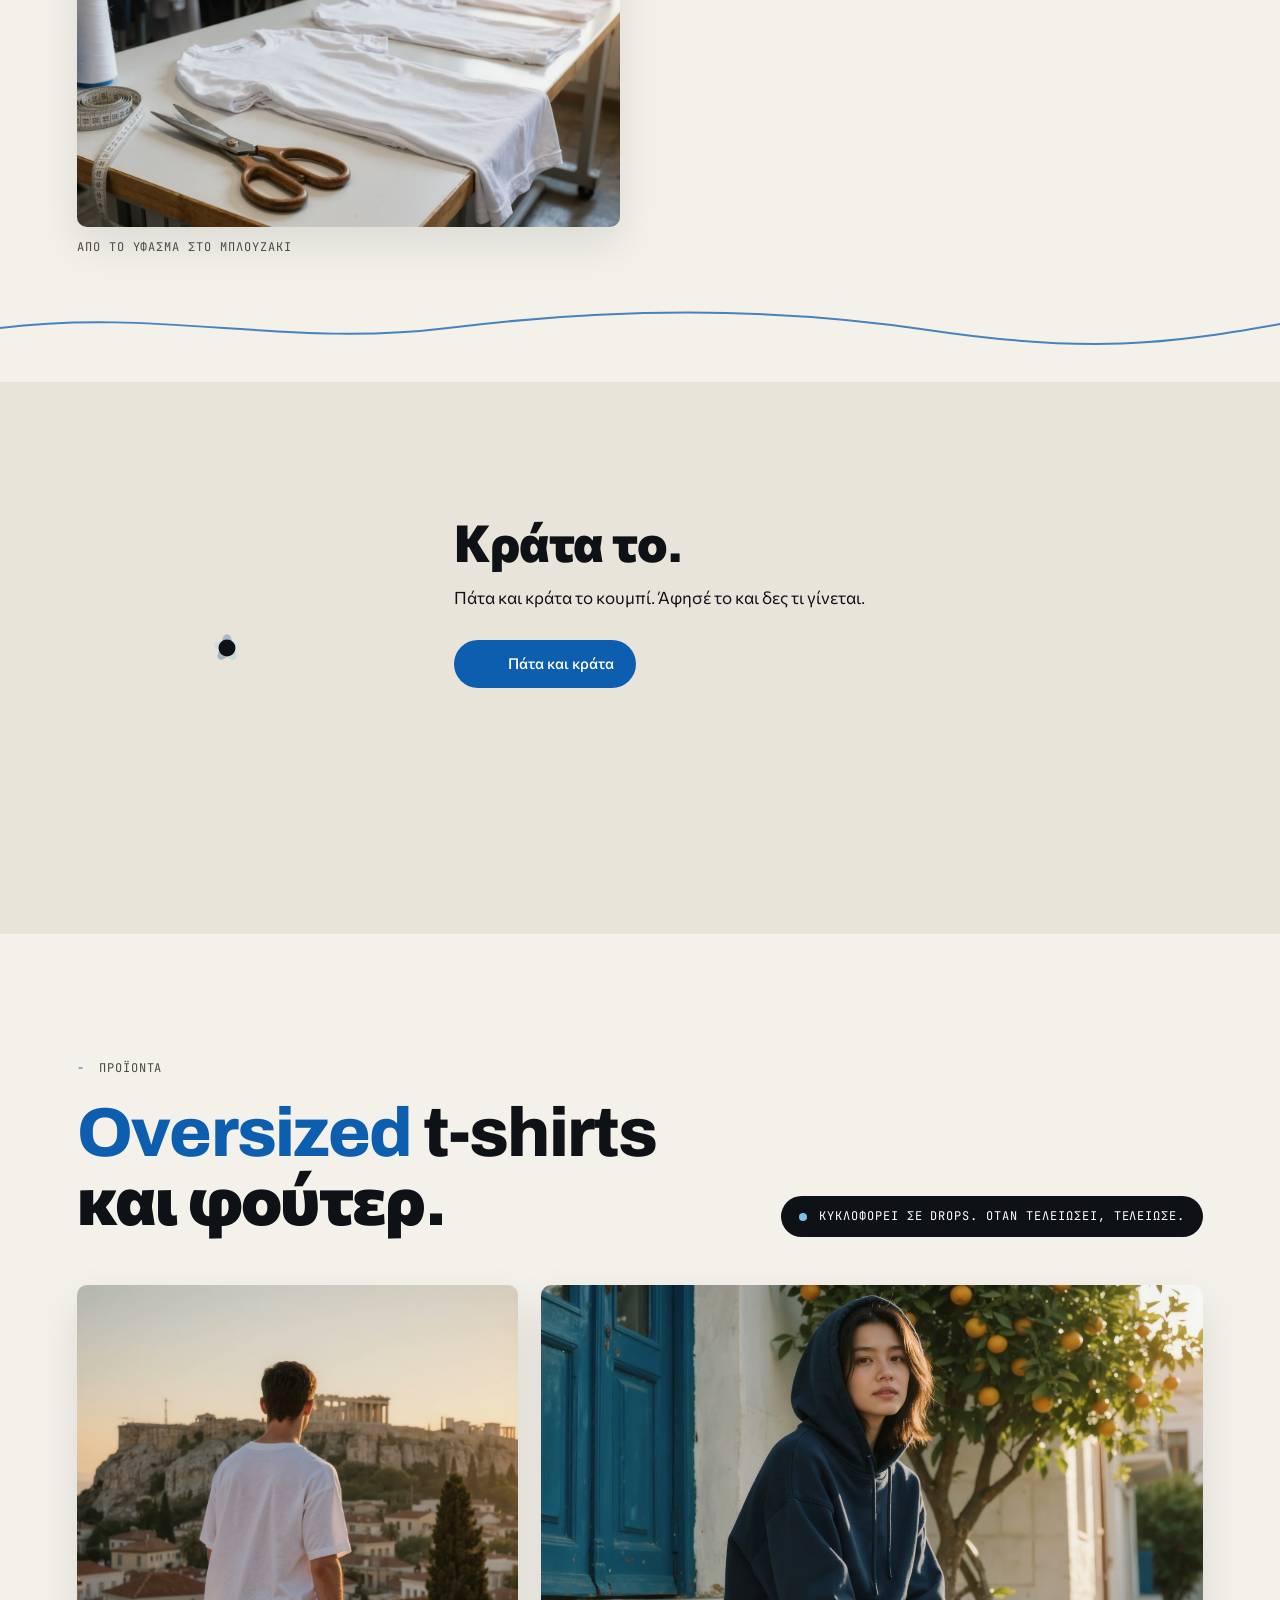
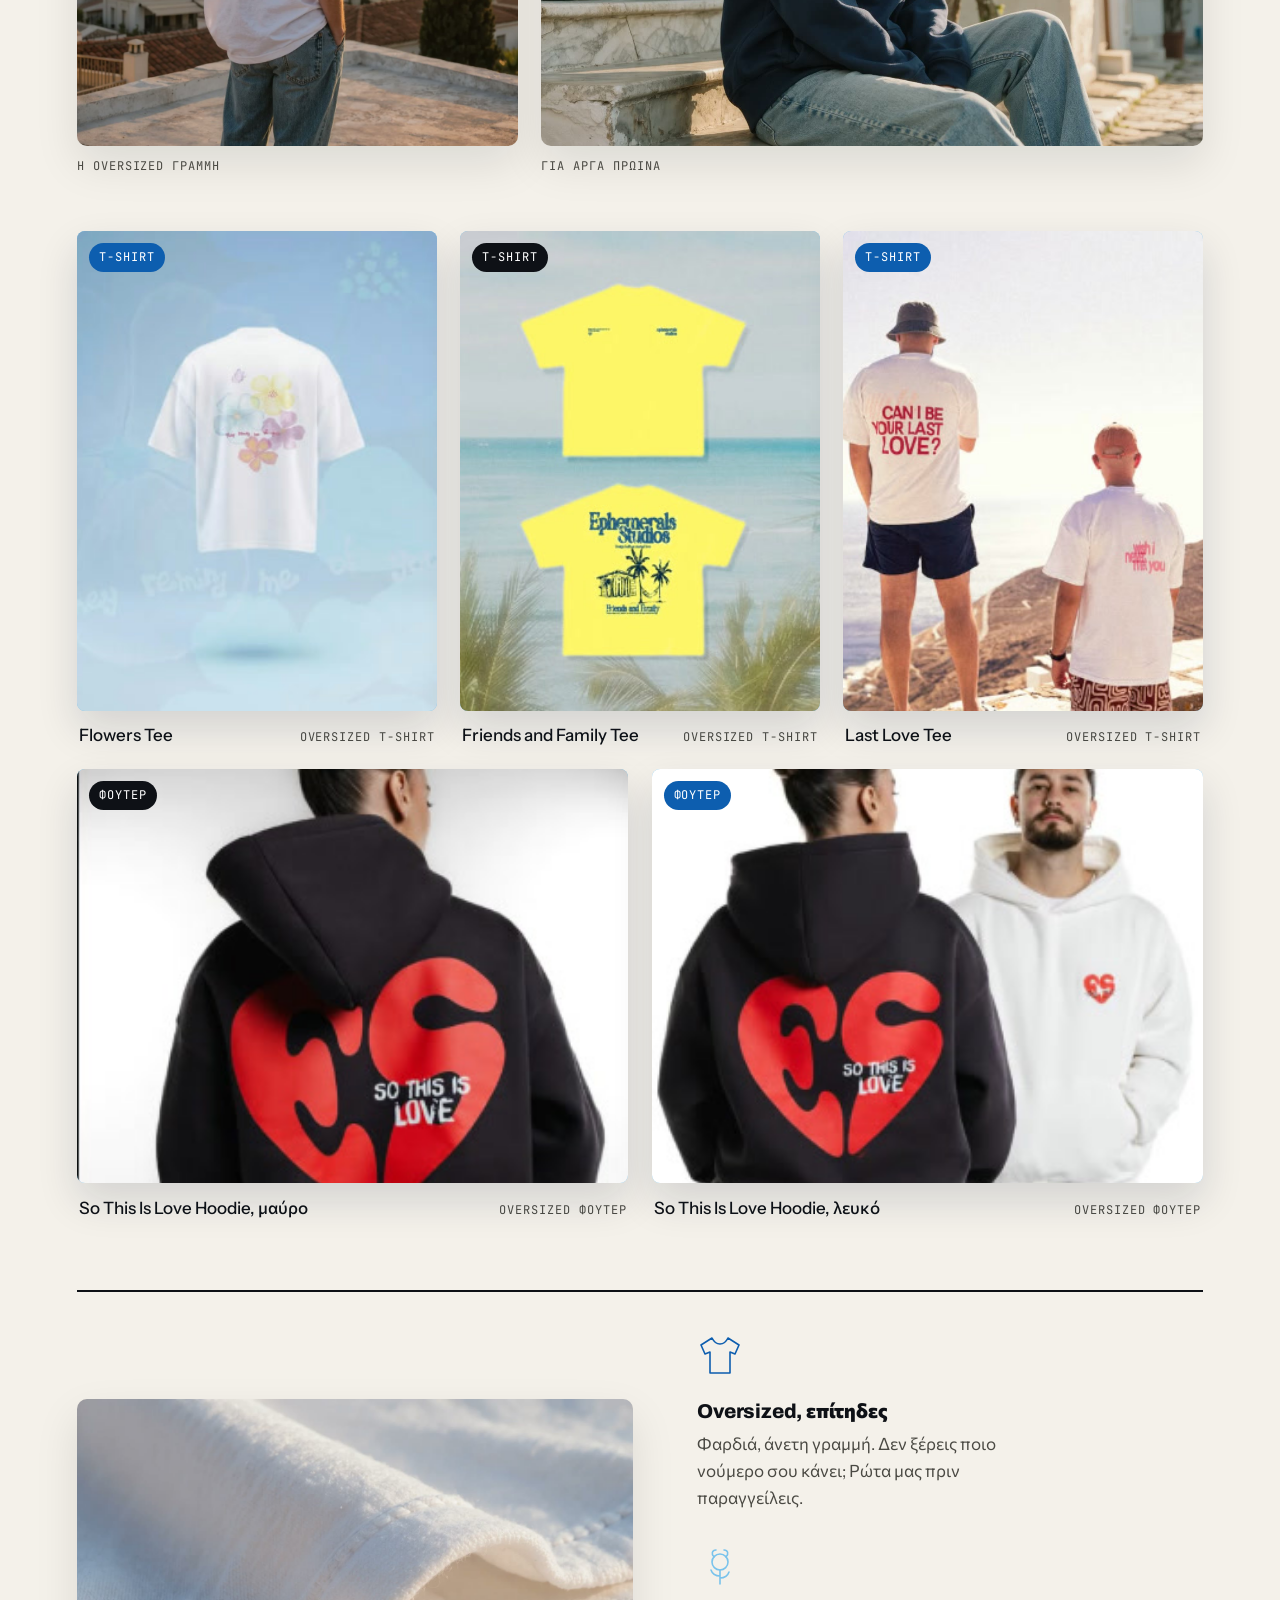
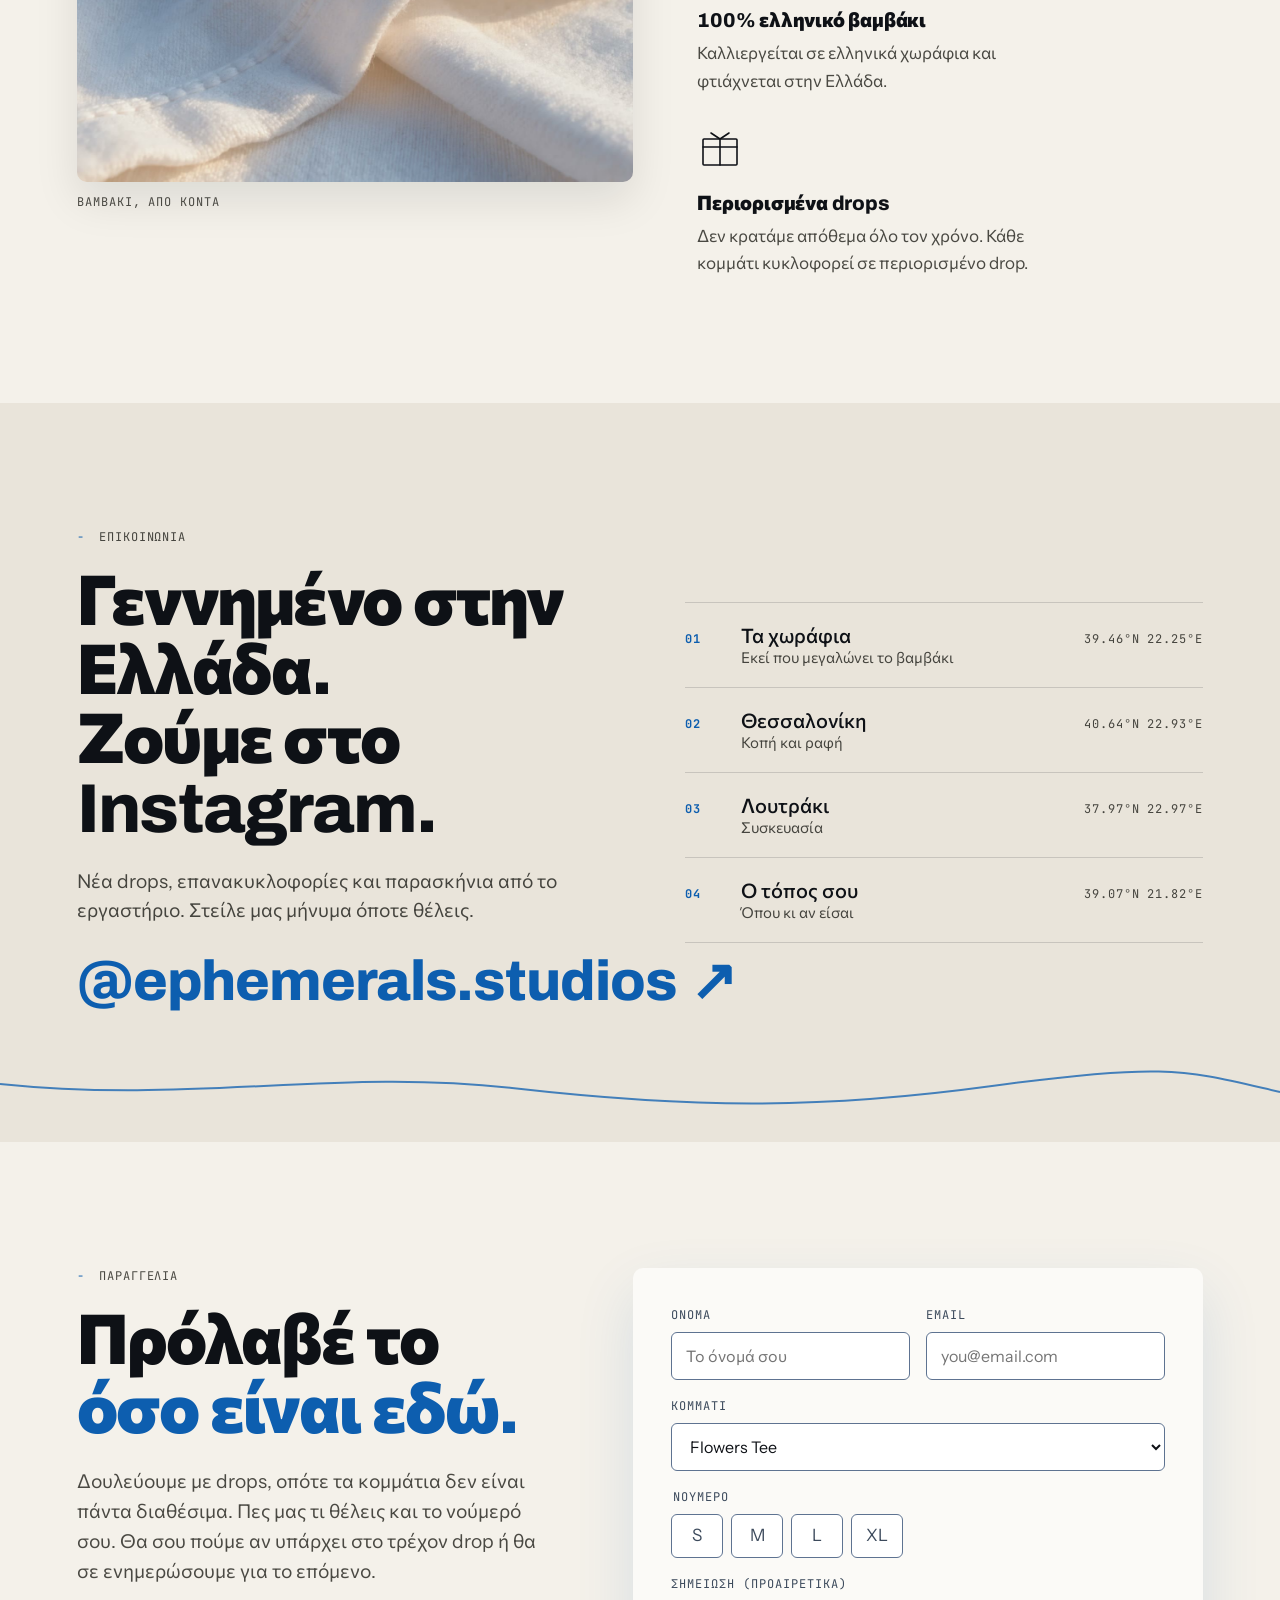
==== commit 59bdf7a1: "Remove the drawn placeholder scenes: real still frames show while the video loads" ====
--- a/el/index.html
+++ b/el/index.html
@@ -166,16 +166,19 @@
 /* where the journey ends, the video fades softly into Our Story instead of a hard edge */
 .scrub #story::before{content:"";position:absolute;left:0;right:0;top:-110px;height:110px;pointer-events:none;z-index:2;background:linear-gradient(rgba(244,241,234,0),rgba(244,241,234,.75) 60%,#F4F1EA)}
 .chapter{position:absolute;inset:0}
-.scene{position:absolute;inset:0;width:100%;height:100%;opacity:0;will-change:opacity}
-.chapter:first-child .scene{opacity:1}
-.scene .mv{transform-box:view-box;will-change:transform}
-.scene .box{--kb:clamp(0,(var(--lp,0) - var(--t,0))*3.2,1);opacity:var(--kb);transform:translateY(calc((1 - var(--kb))*-120px))}
-#hero-video{position:absolute;inset:0;width:100%;height:100%;object-fit:cover;opacity:0;transform:translateZ(0);transition:opacity 1s var(--ease-out);pointer-events:none}
-/* the joined Kling journey plays behind every chapter; the drawn scenes are only the fallback if it never loads */
-.stage.poster-ready #hero-video,.stage.video-ready #hero-video{opacity:1}
-.stage.poster-ready .chapter:first-child .scene{visibility:hidden}
-.stage.video-ready .scene{visibility:hidden}
-.still{display:none}
+/* while the video streams in, each chapter shows a still frame from its own real clip (never anything drawn);
+   once the video is ready the stills step aside, and if it never arrives the journey still works with them */
+.still{position:absolute;inset:0;width:100%;height:100%;object-fit:cover;opacity:0;will-change:opacity}
+.chapter:first-child .still{opacity:1}
+.chapter:last-child .still{object-position:72% 50%}
+#hero-video{position:absolute;inset:0;width:100%;height:100%;object-fit:cover;opacity:0;transform:translateZ(0);transition:opacity .6s var(--ease-out);pointer-events:none}
+.stage.video-ready #hero-video{opacity:1}
+.stage.video-ready .still{visibility:hidden}
+.hero .stage{background:#1d2a33}
+/* layers: footage (stills or video), then the shade, then words, map and cue */
+.stage .scrim{z-index:1}
+.stage .band{z-index:2}
+.stage .route,.stage .cue{z-index:3}
 /* legibility base: a soft shade on the left and bottom so white words always read over bright sky */
 .stage{--tshadow:0 1px 2px rgba(5,12,24,.9),0 3px 14px rgba(5,12,24,.55),0 10px 44px rgba(5,12,24,.5)}
 .scrim{position:absolute;inset:0;pointer-events:none;background:linear-gradient(90deg,rgba(6,16,30,.55) 0%,rgba(6,16,30,.42) 30%,rgba(6,16,30,.16) 50%,rgba(6,16,30,0) 66%),linear-gradient(0deg,rgba(6,16,30,.28) 0%,rgba(6,16,30,0) 30%)}
@@ -257,8 +260,8 @@
   .stage{position:relative;height:auto;overflow:visible;display:flex;flex-direction:column;gap:16px}
   .chapter{position:relative;inset:auto;margin:0 16px;border-radius:10px;overflow:hidden;min-height:clamp(420px,118vw,560px);display:flex;align-items:flex-end;background:var(--sky)}
   .chapter::after{content:"";position:absolute;inset:0;pointer-events:none;background:linear-gradient(180deg,rgba(6,16,30,0) 22%,rgba(6,16,30,.72) 100%)}
-  .scene{display:none}
-  .still{display:block;position:absolute;inset:0;width:100%;height:100%;object-fit:cover}
+  .hero .stage{background:none}
+  .still{display:block;position:absolute;inset:0;width:100%;height:100%;object-fit:cover;opacity:1!important;visibility:visible!important}
   .chapter:last-child .still{object-position:72% 50%}
   .band{position:relative;z-index:1;left:auto;top:auto;transform:none;opacity:1!important;visibility:visible!important;--k:1!important;width:auto;padding:24px 20px}
   .band::before{display:none}
@@ -516,19 +519,7 @@
 
     <!-- 01 fields -->
     <div class="chapter" data-s="0" data-e=".25">
-      <svg class="scene" viewBox="0 0 1600 900" preserveAspectRatio="xMidYMid slice" aria-hidden="true">
-        <defs>
-          <linearGradient id="sky1" x1="0" y1="0" x2="0" y2="1"><stop offset="0" stop-color="#3FA9E6"/><stop offset=".62" stop-color="#B4E2F8"/></linearGradient>
-          <linearGradient id="gnd1" x1="0" y1="0" x2="0" y2="1"><stop offset="0" stop-color="#9CC25A"/><stop offset="1" stop-color="#6E9E34"/></linearGradient>
-          <radialGradient id="sun1"><stop offset="0" stop-color="#FFFFFF"/><stop offset=".3" stop-color="#FFFFFF" stop-opacity=".75"/><stop offset="1" stop-color="#FFFFFF" stop-opacity="0"/></radialGradient>
-        </defs>
-        <rect width="1600" height="900" fill="url(#sky1)"/>
-        <g class="mv" style="transform:translateY(calc(var(--lp,0)*-110px))"><circle cx="1150" cy="540" r="270" fill="url(#sun1)"/><circle cx="1150" cy="540" r="64" fill="#FFFFFF"/></g>
-        <path d="M0 560 C220 520 380 540 560 528 S900 500 1100 532 1450 520 1600 540 V600 H0Z" fill="#4E93C4"/>
-        <rect y="568" width="1600" height="332" fill="url(#gnd1)"/>
-        <g class="mv rows" id="rows" style="transform-origin:960px 568px;transform:scale(calc(1 + var(--lp,0)*.55))"></g>
-      </svg>
-      <img class="still" src="../assets/still-1.jpg" alt="" aria-hidden="true" loading="lazy" width="1200" height="675">
+      <img class="still" src="../assets/still-1.jpg" alt="" aria-hidden="true" width="1200" height="675">
       <div class="band b1" data-a="0" data-b=".21" data-fx="rise">
         <div class="panel">
           <p class="kick mono"><em>01</em> Τα χωράφια</p>
@@ -540,31 +531,6 @@
 
     <!-- 02 the road north -->
     <div class="chapter" data-s=".25" data-e=".5">
-      <svg class="scene" viewBox="0 0 1600 900" preserveAspectRatio="xMidYMid slice" aria-hidden="true">
-        <defs><linearGradient id="sky2" x1="0" y1="0" x2="0" y2="1"><stop offset="0" stop-color="#3FA9E6"/><stop offset=".6" stop-color="#BDE6F9"/></linearGradient></defs>
-        <rect width="1600" height="900" fill="url(#sky2)"/>
-        <circle cx="300" cy="170" r="54" fill="#FFFFFF"/>
-        <rect x="960" y="536" width="640" height="48" fill="#0D5EAF"/>
-        <path d="M0 548 C160 494 300 462 470 494 S760 545 960 540 L960 600 H0Z" fill="#9CC4DE"/>
-        <g stroke="#0B1F3A" stroke-width="2" stroke-linejoin="round">
-          <path d="M1290 540 V468 H1342 V540Z M1294 468 V456 H1304 V468Z M1311 468 V456 H1321 V468Z M1328 468 V456 H1338 V468Z" fill="#fff"/>
-          <path d="M1180 540 V510 H1230 V540Z M1238 540 V496 H1270 V540Z M1360 540 V504 H1420 V540Z M1430 540 V516 H1490 V540Z M1500 540 V500 H1530 V540Z" fill="#fff"/>
-          <path d="M1300 498 h6 M1326 498 h6" fill="none"/>
-        </g>
-        <rect y="584" width="1600" height="316" fill="#EEF3F7"/>
-        <rect y="660" width="1600" height="110" fill="#1E2630"/>
-        <g class="mv" style="transform:translateX(calc(var(--lp,0)*-420px))"><path d="M0 715 H2400" stroke="#FFFFFF" stroke-width="5" stroke-dasharray="70 60"/></g>
-        <g class="mv" style="transform:translate(calc(var(--lp,0)*860px),calc(var(--lp,0)*-6px))">
-          <g transform="translate(150 600)" stroke="#0B1F3A" stroke-width="2.4" stroke-linejoin="round">
-            <rect x="0" y="0" width="190" height="92" rx="3" fill="#fff"/>
-            <rect x="0" y="58" width="190" height="12" fill="#0D5EAF" stroke="none"/>
-            <path d="M190 30 H238 L262 62 V92 H190Z" fill="#0D5EAF"/>
-            <path d="M200 38 H232 L248 60 H200Z" fill="#BDE6F9"/>
-            <circle cx="46" cy="98" r="16" fill="#0B1F3A"/><circle cx="216" cy="98" r="16" fill="#0B1F3A"/>
-            <circle cx="46" cy="98" r="6" fill="#fff"/><circle cx="216" cy="98" r="6" fill="#fff"/>
-          </g>
-        </g>
-      </svg>
       <img class="still" src="../assets/still-2.jpg" alt="" aria-hidden="true" loading="lazy" width="1200" height="675">
       <div class="band b2" data-a=".26" data-b=".46" data-fx="snap" data-spread=".45">
         <div class="panel">
@@ -577,23 +543,6 @@
 
     <!-- 03 loutraki -->
     <div class="chapter" data-s=".5" data-e=".75">
-      <svg class="scene" viewBox="0 0 1600 900" preserveAspectRatio="xMidYMid slice" aria-hidden="true">
-        <defs><linearGradient id="sky3" x1="0" y1="0" x2="0" y2="1"><stop offset="0" stop-color="#4DB0E8"/><stop offset=".55" stop-color="#C6EAFA"/></linearGradient>
-        <linearGradient id="sea3" x1="0" y1="0" x2="0" y2="1"><stop offset="0" stop-color="#1A7AC9"/><stop offset="1" stop-color="#0D5EAF"/></linearGradient></defs>
-        <rect width="1600" height="900" fill="url(#sky3)"/>
-        <circle cx="820" cy="210" r="46" fill="#FFFFFF"/>
-        <path d="M0 470 C140 396 260 372 420 426 S640 468 780 470 H0Z" fill="#3E7FB5"/>
-        <rect y="470" width="1600" height="190" fill="url(#sea3)"/>
-        <g class="mv" style="transform:translateX(calc(var(--lp,0)*-60px))" stroke="#fff" stroke-width="3" stroke-linecap="round" opacity=".8"><path d="M120 520 h60 M420 560 h90 M780 510 h50 M1100 580 h80 M1400 530 h60 M260 620 h70 M960 630 h60"/></g>
-        <rect y="660" width="1600" height="240" fill="#F3F7FA"/>
-        <rect y="660" width="1600" height="10" fill="#D5E2EC"/>
-        <g stroke="#0E1116" stroke-width="2.2" stroke-linejoin="round">
-          <g class="mv box" style="--t:0"><rect x="980" y="540" width="200" height="120" rx="2" fill="#FFFFFF"/><rect x="1072" y="540" width="16" height="120" fill="#0D5EAF" stroke="none"/></g>
-          <g class="mv box" style="--t:.18"><rect x="1190" y="560" width="180" height="100" rx="2" fill="#F4F8FB"/><rect x="1272" y="560" width="16" height="100" fill="#0D5EAF" stroke="none"/></g>
-          <g class="mv box" style="--t:.36"><rect x="1030" y="436" width="170" height="104" rx="2" fill="#F4F8FB"/><rect x="1107" y="436" width="16" height="104" fill="#79C3EC" stroke="none"/></g>
-          <g class="mv box" style="--t:.54"><rect x="1210" y="470" width="140" height="90" rx="2" fill="#FFFFFF"/><rect x="1272" y="470" width="16" height="90" fill="#0D5EAF" stroke="none"/></g>
-        </g>
-      </svg>
       <img class="still" src="../assets/still-3.jpg" alt="" aria-hidden="true" loading="lazy" width="1200" height="675">
       <div class="band b3" data-a=".51" data-b=".71" data-fx="drift">
         <div class="panel">
@@ -606,29 +555,6 @@
 
     <!-- 04 to you -->
     <div class="chapter" data-s=".75" data-e="1">
-      <svg class="scene" viewBox="0 0 1600 900" preserveAspectRatio="xMidYMid slice" aria-hidden="true">
-        <defs><linearGradient id="sky4" x1="0" y1="0" x2="0" y2="1"><stop offset="0" stop-color="#3FA9E6"/><stop offset="1" stop-color="#9ED8F5"/></linearGradient></defs>
-        <rect width="1600" height="900" fill="url(#sky4)"/>
-        <rect x="880" y="150" width="720" height="584" fill="#FFFFFF"/>
-        <rect x="880" y="140" width="720" height="16" fill="#0D5EAF"/>
-        <rect x="1060" y="230" width="270" height="470" rx="135" ry="135" fill="#E6F2FA"/>
-        <rect x="1080" y="250" width="230" height="450" rx="115" ry="115" fill="#0D5EAF"/>
-        <path d="M1195 250 V700" stroke="#0A4A8C" stroke-width="4"/>
-        <circle cx="1220" cy="500" r="8" fill="#FFFFFF"/>
-        <rect x="1410" y="470" width="110" height="140" fill="#0D5EAF"/>
-        <path d="M1465 470 V610 M1410 540 H1520" stroke="#fff" stroke-width="5"/>
-        <g class="mv" style="transform:translateX(calc(var(--lp,0)*-14px))">
-          <path d="M880 150 C930 210 980 190 1010 260 S960 330 990 380" stroke="#3E8E3A" stroke-width="4" fill="none"/>
-          <g fill="#79C3EC"><circle cx="905" cy="175" r="22"/><circle cx="940" cy="205" r="18"/><circle cx="975" cy="190" r="16"/><circle cx="1000" cy="232" r="19"/><circle cx="968" cy="262" r="15"/><circle cx="1002" cy="290" r="13"/><circle cx="975" cy="330" r="12"/><circle cx="925" cy="240" r="13"/></g>
-          <g fill="#0D5EAF"><circle cx="955" cy="170" r="10"/><circle cx="1015" cy="262" r="9"/><circle cx="915" cy="212" r="9"/></g>
-        </g>
-        <rect x="1000" y="700" width="390" height="34" fill="#DCE6EE"/>
-        <rect y="734" width="1600" height="166" fill="#EEF3F7"/>
-        <g class="mv" style="transform:translateY(calc((1 - min(1, var(--lp,0)*2.2))*-160px))">
-          <ellipse cx="1150" cy="702" rx="100" ry="6" fill="#0E1116" opacity=".15"/>
-          <g stroke="#0E1116" stroke-width="2.2" stroke-linejoin="round"><rect x="1060" y="604" width="180" height="96" rx="2" fill="#FFFFFF"/><rect x="1142" y="604" width="16" height="96" fill="#0D5EAF" stroke="none"/><rect x="1080" y="624" width="44" height="26" fill="#E6F3FB" stroke-width="1.6"/></g>
-        </g>
-      </svg>
       <img class="still" src="../assets/still-4.jpg" alt="" aria-hidden="true" loading="lazy" width="1200" height="675">
       <div class="band b4 settle" data-a=".77" data-b="1" data-fx="settle" data-ramp=".07">
         <div class="panel">
@@ -860,29 +786,11 @@
 }
 
 const hero = $('#journey'), stage = $('#stage'), video = $('#hero-video'), flash = $('#flash');
-const chapters = $$('.chapter').map(el => ({ el, scene: $('.scene', el), s: +el.dataset.s, e: +el.dataset.e, op: -1, lp: -1 }));
+const chapters = $$('.chapter').map(el => ({ el, scene: $('.still', el), s: +el.dataset.s, e: +el.dataset.e, op: -1, lp: -1 }));
 const bands = $$('.band').map(el => ({ el, a: +el.dataset.a, b: +el.dataset.b, ramp: el.dataset.ramp ? +el.dataset.ramp : 0, op: -1, k: -1 }));
 const trail = $('#trail'), dots = $$('.route .dot'), nowName = $('#nowName'), nowCo = $('#nowCo');
 const STOPS = [['01 Fields', '39.46°N 22.25°E'], ['02 Thessaloniki', '40.64°N 22.93°E'], ['03 Loutraki', '37.97°N 22.97°E'], ['04 Your place', '39.07°N 21.82°E']];
 
-/* ---------- cotton rows for scene one, seeded so every load matches ---------- */
-(function buildRows() {
-  const g = $('#rows'), r = rng(7);
-  const vx = 960, vy = 568;
-  let html = '';
-  for (let row = 0; row < 15; row++) {
-    const bx = -900 + row * 240;
-    html += `<path d="M${vx} ${vy} L${bx} 900" stroke="#3F6B1E" stroke-opacity=".35" stroke-width="1.6" fill="none"/>`;
-    for (let j = 0; j < 9; j++) {
-      const t = Math.pow((j + 1 + r() * .5) / 10, 1.6);
-      const x = vx + (bx - vx) * t, y = vy + (900 - vy) * t;
-      const sz = 2 + t * 13;
-      html += `<circle cx="${x.toFixed(1)}" cy="${(y - sz * .6).toFixed(1)}" r="${sz.toFixed(1)}" fill="#FFFFFF" stroke="#3F6B1E" stroke-opacity="${(.2 + t * .35).toFixed(2)}" stroke-width="${(.6 + t).toFixed(1)}"/>`;
-      if (sz > 6) html += `<circle cx="${(x + sz * .8).toFixed(1)}" cy="${(y - sz * .2).toFixed(1)}" r="${(sz * .62).toFixed(1)}" fill="#FFFFFF" stroke="#3F6B1E" stroke-opacity="${(.15 + t * .3).toFixed(2)}" stroke-width="${(.5 + t * .8).toFixed(1)}"/>`;
-    }
-  }
-  g.innerHTML = html;
-})();
 
 /* ---------- cotton fibers drifting in the light ---------- */
 (function buildFibers() {
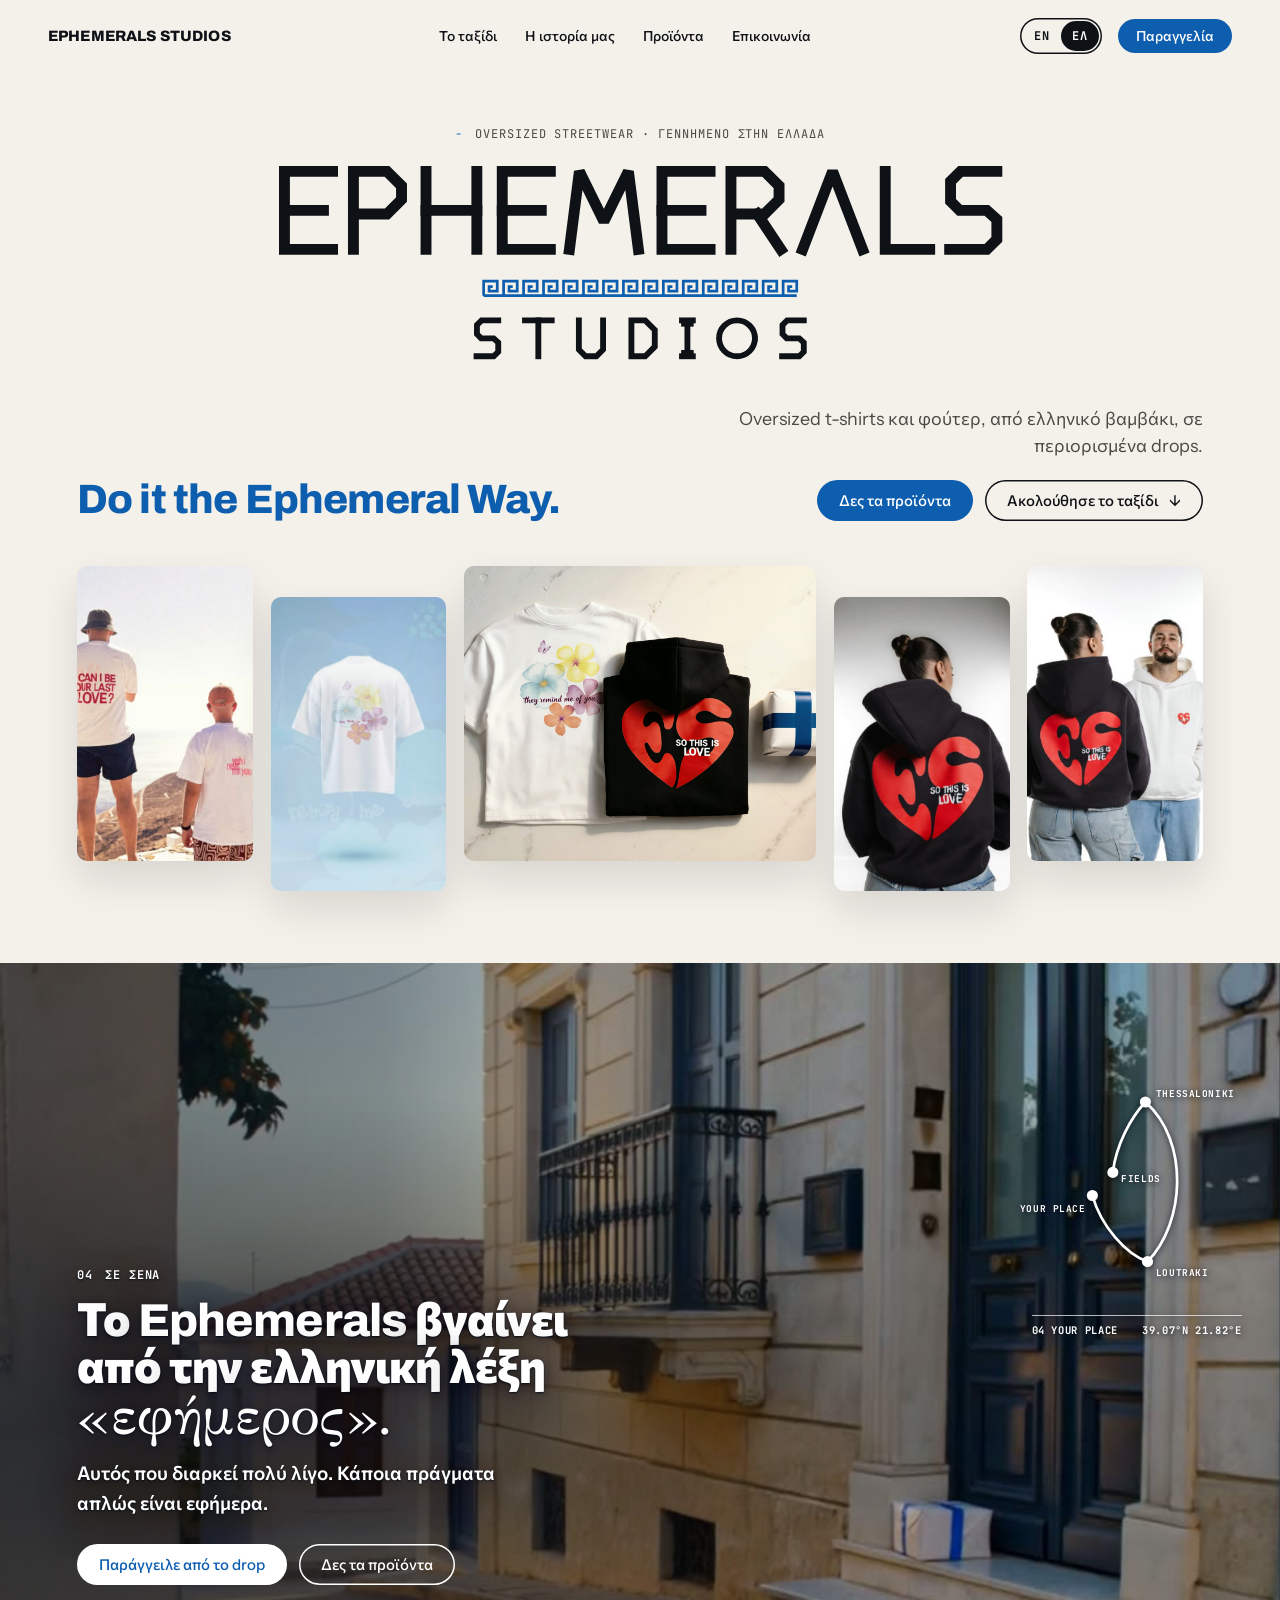
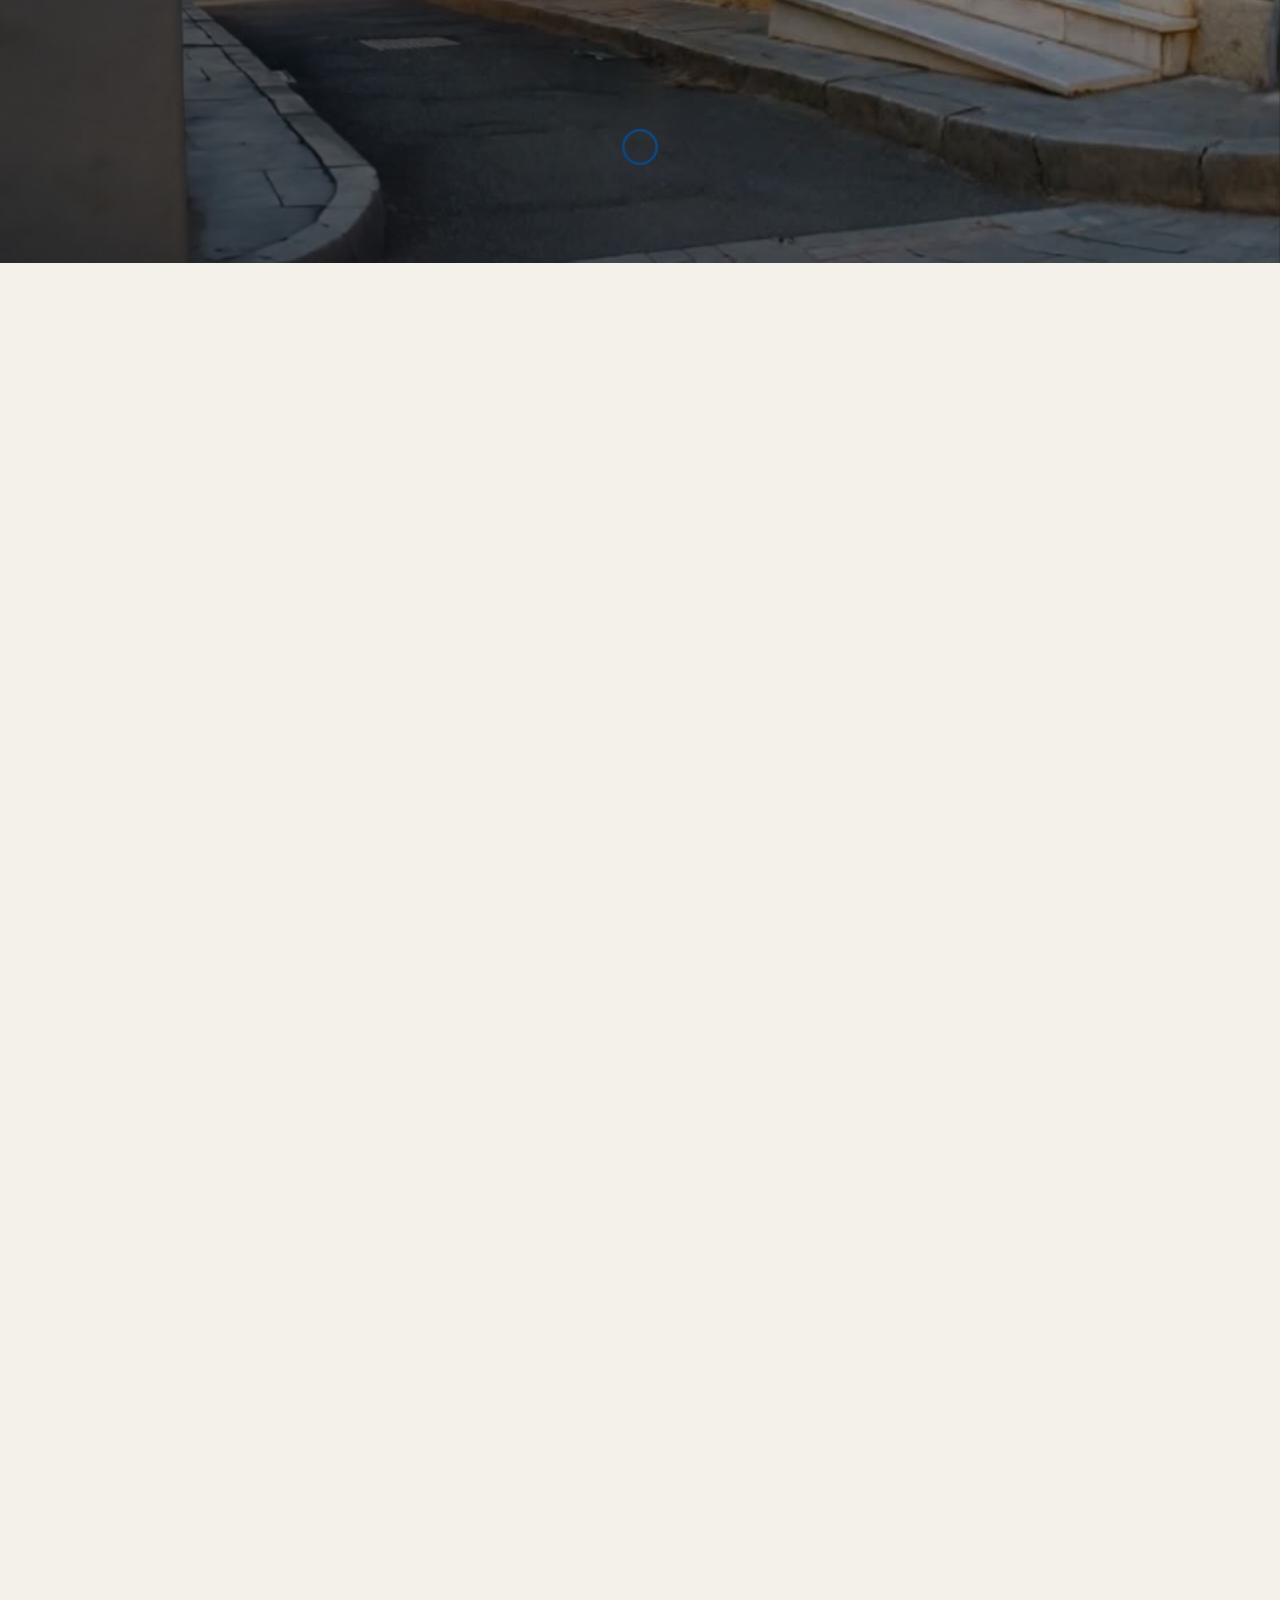
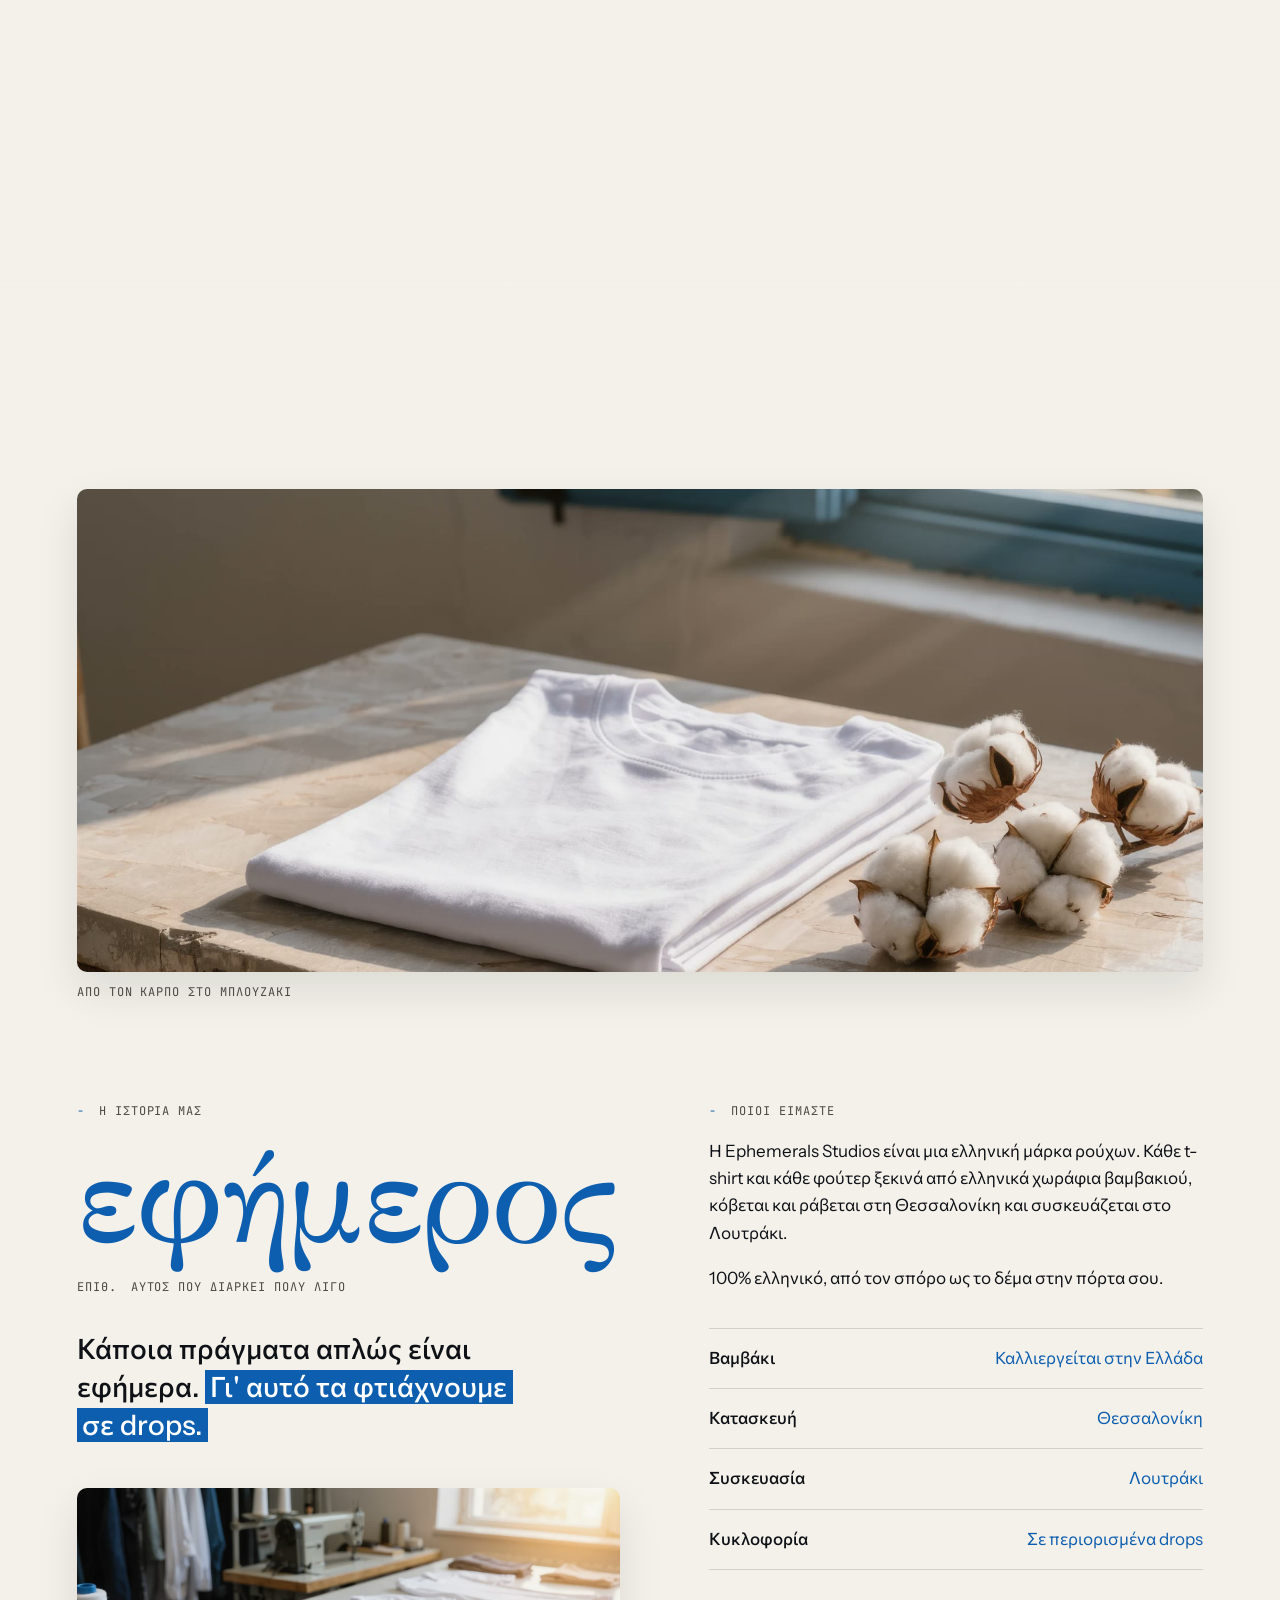
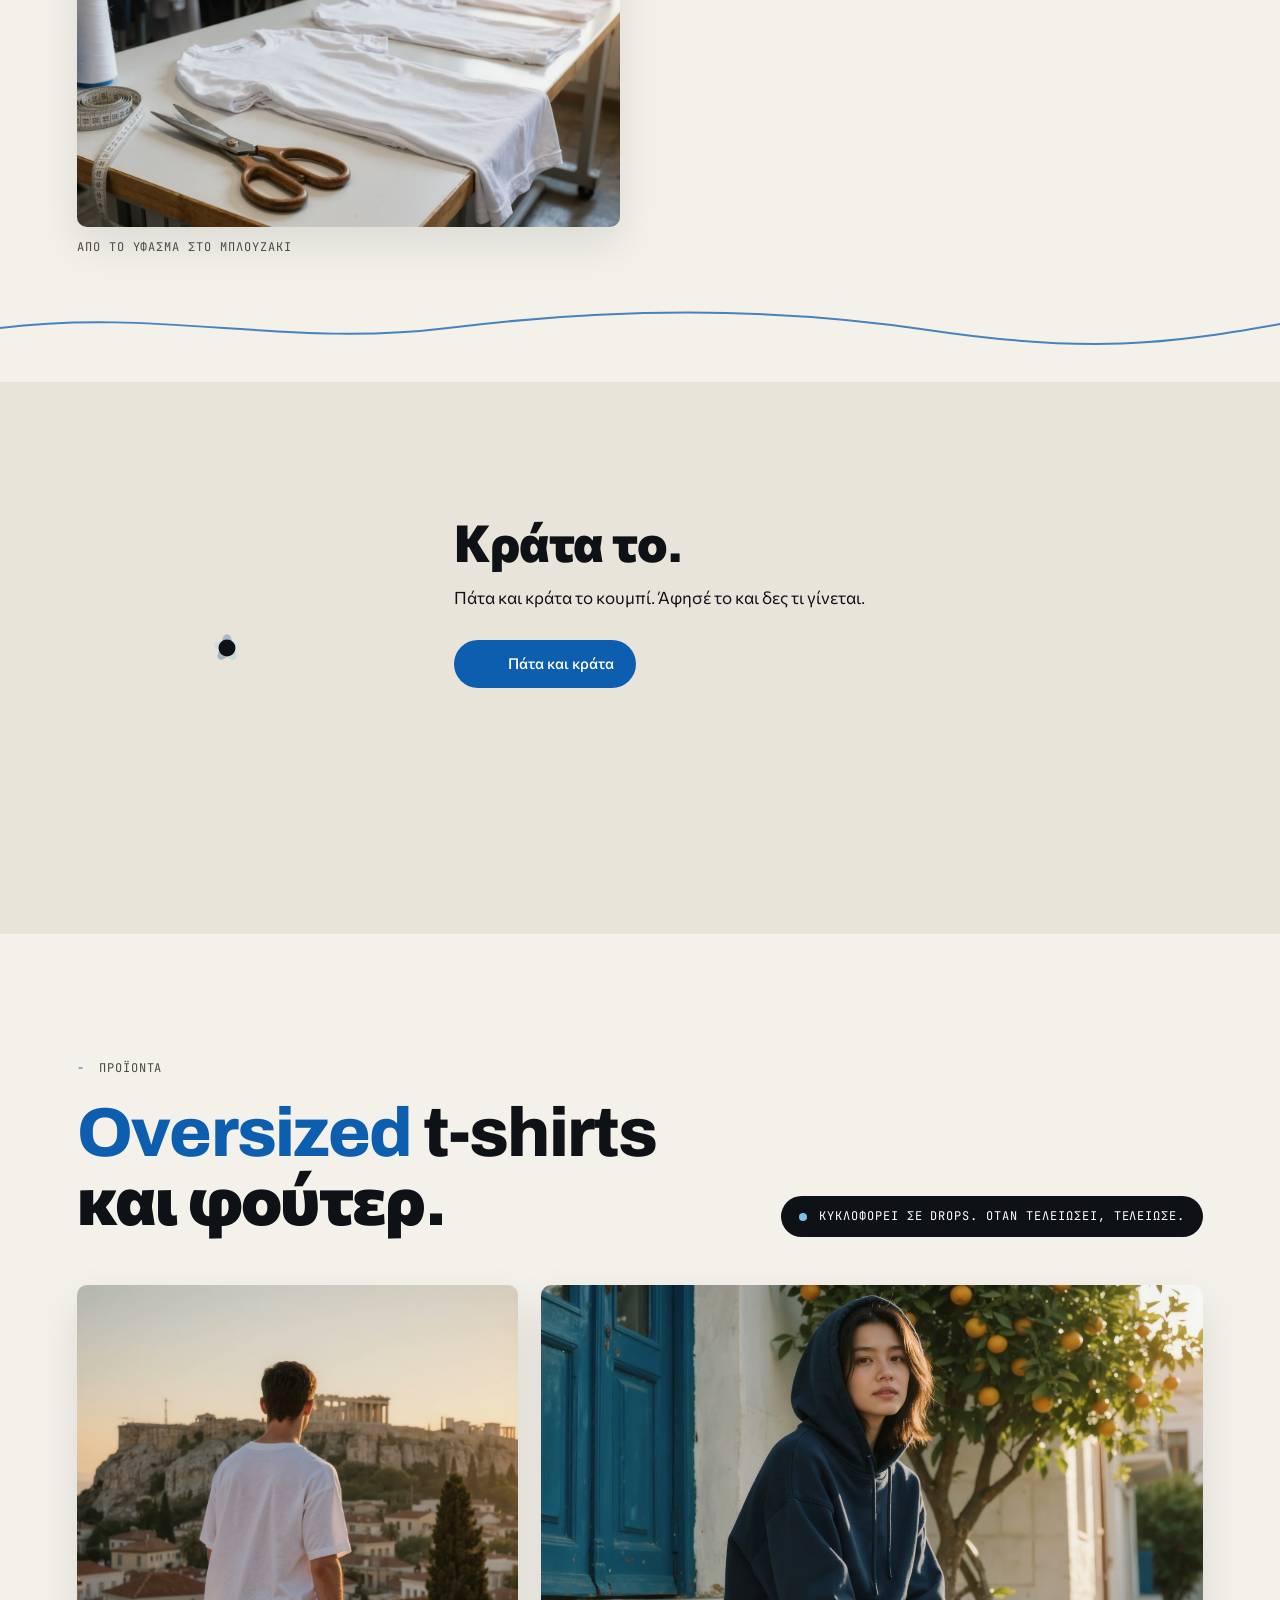
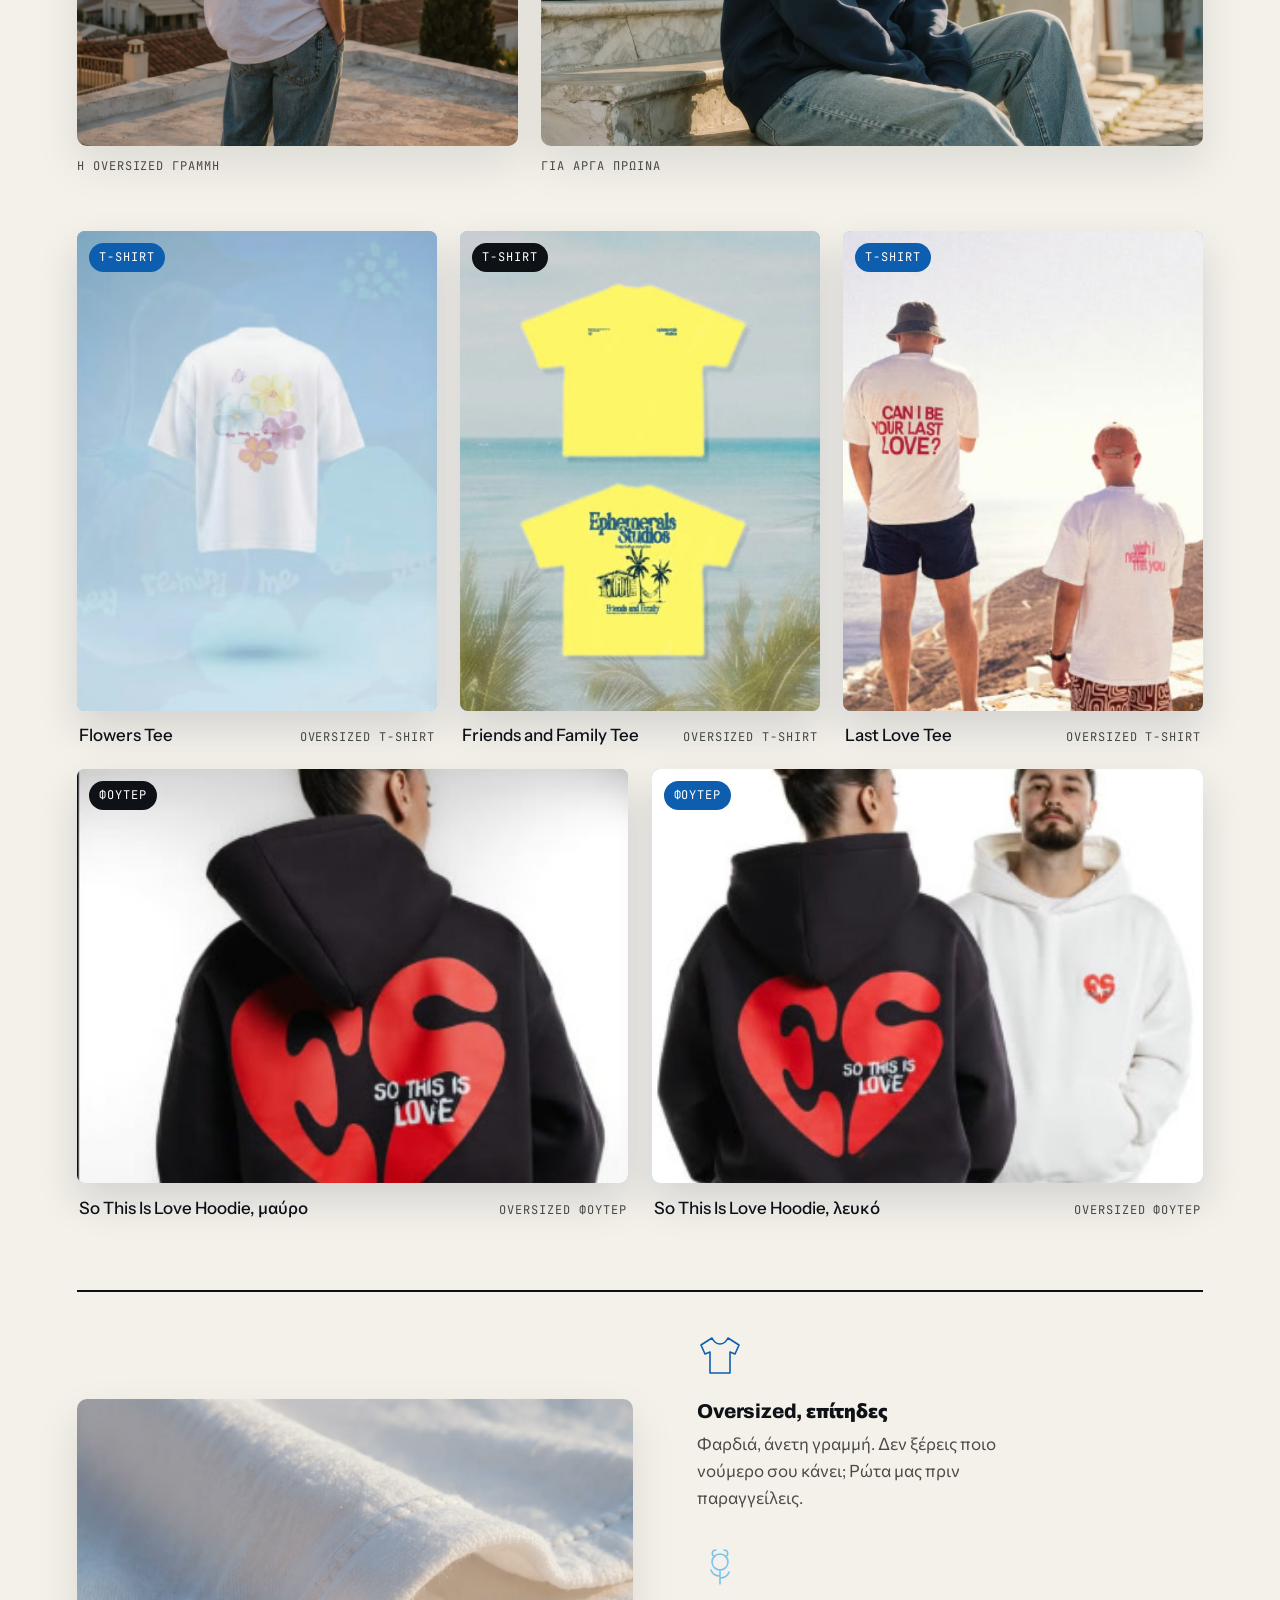
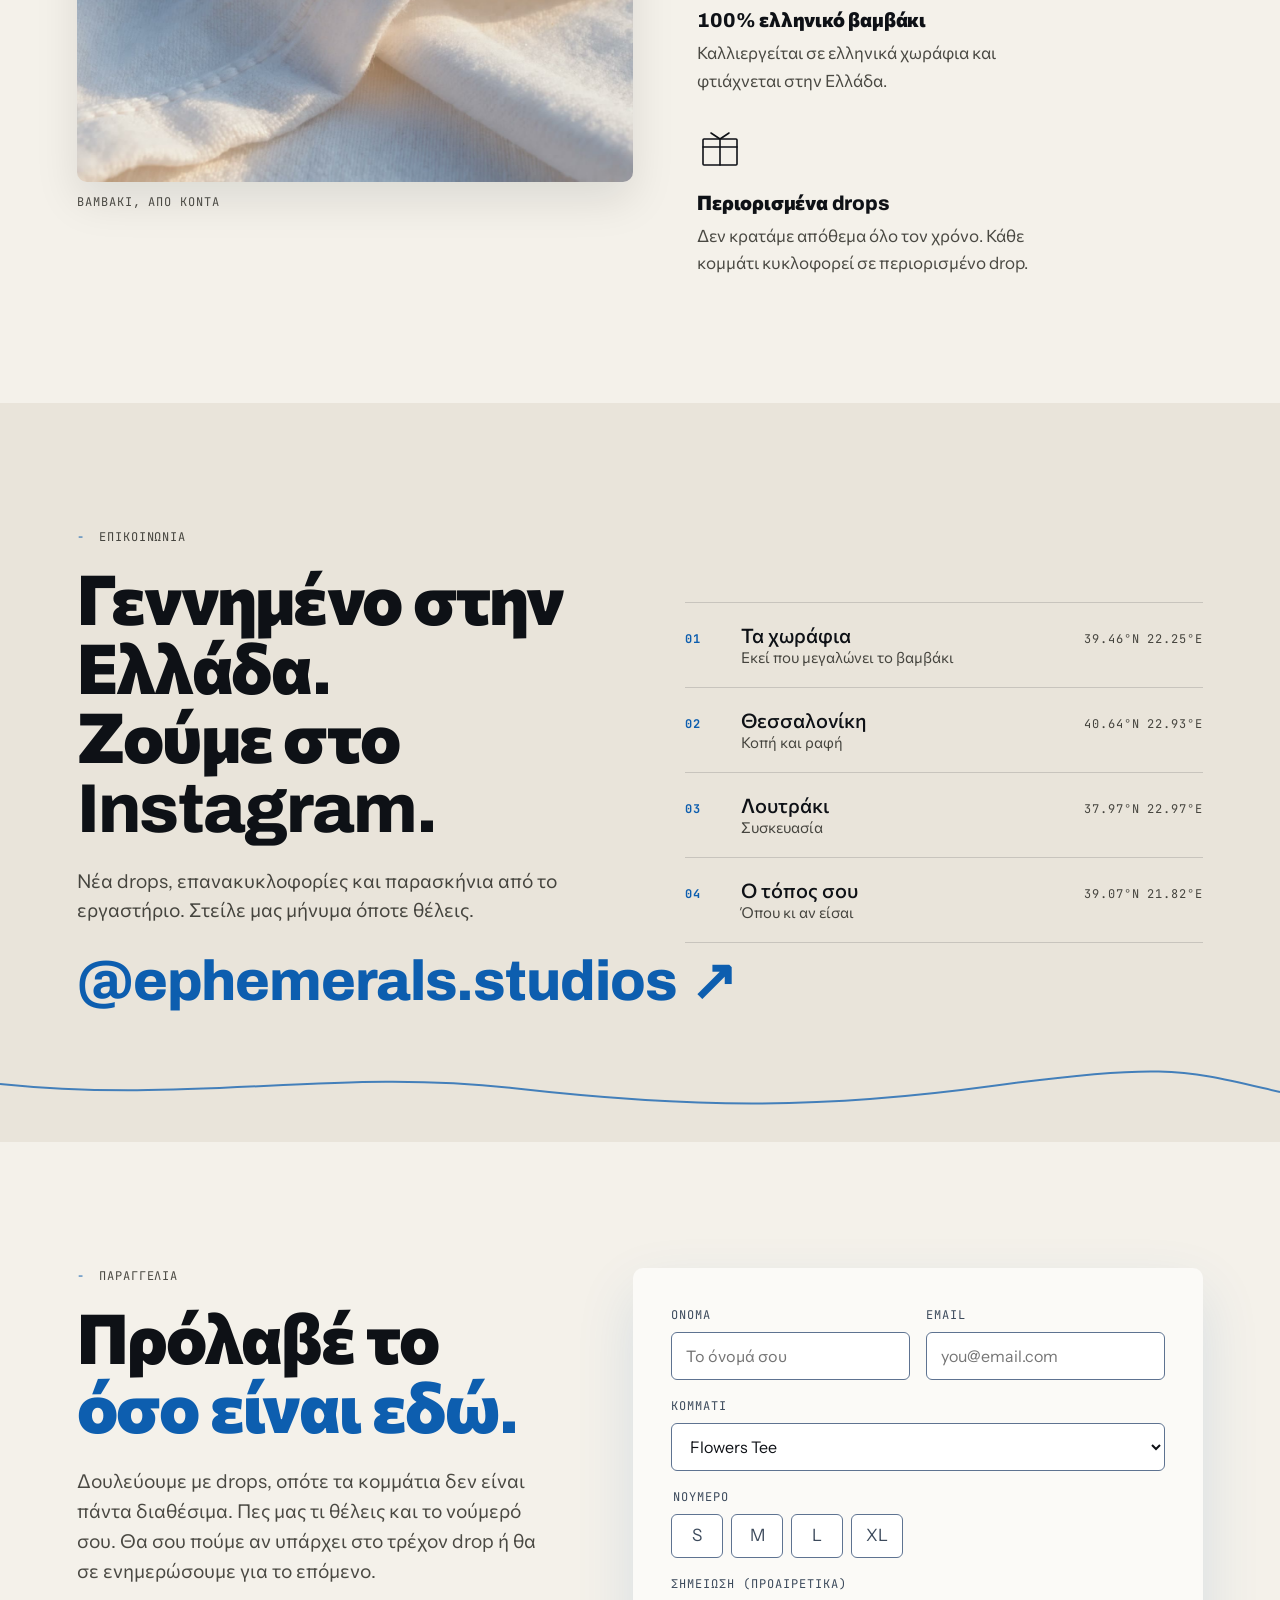
==== commit f45e954b: "Smoother scroll on laptops and Macs: every video frame is a keyframe, lighter effects - Journey vide" ====
--- a/el/index.html
+++ b/el/index.html
@@ -69,7 +69,7 @@
 
 /* ---------- the environment: one fixed layer behind everything ---------- */
 .env{position:fixed;inset:0;z-index:-1;pointer-events:none;overflow:hidden}
-.env i{position:absolute;border-radius:50%;filter:blur(80px);opacity:.6;will-change:transform}
+.env i{position:absolute;border-radius:50%;opacity:.6;will-change:transform}
 .env .sun{width:60vmax;height:60vmax;left:45%;top:-25%;background:radial-gradient(circle,#FFFFFF 0%,rgba(255,255,255,0) 70%);animation:envA 90s var(--ease-io) infinite alternate;animation-delay:-20s}
 .env .sea{width:70vmax;height:70vmax;left:-25%;top:40%;background:radial-gradient(circle,#8FD0F2 0%,rgba(143,208,242,0) 70%);animation:envB 110s var(--ease-io) infinite alternate;animation-delay:-45s}
 .env::after{content:"";position:absolute;inset:0;opacity:.06;background-image:url("data:image/svg+xml,%3Csvg xmlns='http://www.w3.org/2000/svg' width='160' height='160'%3E%3Cfilter id='n'%3E%3CfeTurbulence type='fractalNoise' baseFrequency='.9' numOctaves='2' stitchTiles='stitch'/%3E%3C/filter%3E%3Crect width='100%25' height='100%25' filter='url(%23n)'/%3E%3C/svg%3E")}
@@ -78,7 +78,7 @@
 
 /* ---------- nav ---------- */
 .nav{position:fixed;top:0;left:0;right:0;z-index:50;display:flex;align-items:center;justify-content:space-between;gap:24px;padding:18px clamp(16px,4vw,48px);color:var(--ink);transition:background .5s var(--ease-out),color .5s var(--ease-out)}
-.nav.solid{background:rgba(244,241,234,.94);backdrop-filter:blur(12px);color:var(--ink);box-shadow:0 1px 0 var(--line)}
+.nav.solid{background:rgba(244,241,234,.97);color:var(--ink);box-shadow:0 1px 0 var(--line)}
 .wordmark{font:800 15px/1 var(--f-display);letter-spacing:.01em;text-decoration:none;white-space:nowrap}
 .nav ul{display:flex;align-items:baseline;gap:28px;list-style:none;margin:0;padding:0}
 .nav a.lk{font:500 14px/1 var(--f-body);text-decoration:none;position:relative}
@@ -168,7 +168,7 @@
 .chapter{position:absolute;inset:0}
 /* while the video streams in, each chapter shows a still frame from its own real clip (never anything drawn);
    once the video is ready the stills step aside, and if it never arrives the journey still works with them */
-.still{position:absolute;inset:0;width:100%;height:100%;object-fit:cover;opacity:0;will-change:opacity}
+.still{position:absolute;inset:0;width:100%;height:100%;object-fit:cover;opacity:0}
 .chapter:first-child .still{opacity:1}
 .chapter:last-child .still{object-position:72% 50%}
 #hero-video{position:absolute;inset:0;width:100%;height:100%;object-fit:cover;opacity:0;transform:translateZ(0);transition:opacity .6s var(--ease-out);pointer-events:none}
@@ -182,15 +182,15 @@
 /* legibility base: a soft shade on the left and bottom so white words always read over bright sky */
 .stage{--tshadow:0 1px 2px rgba(5,12,24,.9),0 3px 14px rgba(5,12,24,.55),0 10px 44px rgba(5,12,24,.5)}
 .scrim{position:absolute;inset:0;pointer-events:none;background:linear-gradient(90deg,rgba(6,16,30,.55) 0%,rgba(6,16,30,.42) 30%,rgba(6,16,30,.16) 50%,rgba(6,16,30,0) 66%),linear-gradient(0deg,rgba(6,16,30,.28) 0%,rgba(6,16,30,0) 30%)}
-.flash{position:absolute;inset:0;pointer-events:none;background:radial-gradient(ellipse 80% 70% at 62% 45%,#FFFFFF 0%,rgba(240,248,253,.9) 45%,rgba(191,227,247,.65) 100%);opacity:0}
+.flash{position:absolute;inset:0;pointer-events:none;background:radial-gradient(ellipse 80% 70% at 62% 45%,#FFFFFF 0%,rgba(240,248,253,.9) 45%,rgba(191,227,247,.65) 100%);opacity:0;will-change:opacity}
 .fibers{position:absolute;inset:0;pointer-events:none}
 .fibers b{position:absolute;width:5px;height:5px;border-radius:50%;background:#fff;box-shadow:0 0 6px 2px rgba(255,255,255,.8);opacity:0;animation:fiber 18s linear infinite;animation-play-state:paused}
 .stage.live .fibers b{animation-play-state:running}
 @keyframes fiber{0%{transform:translate(0,0);opacity:0}12%{opacity:.75}85%{opacity:.5}100%{transform:translate(18vw,-46vh);opacity:0}}
 
 /* captions: no boxes, just bold white words over the footage, each with its own soft shade behind */
-.band{position:absolute;left:clamp(16px,6vw,96px);top:50%;transform:translateY(-46%);width:min(560px,calc(100vw - 32px));opacity:0;--k:0;color:#fff;--fg:#fff;text-shadow:var(--tshadow);isolation:isolate}
-.band::before{content:"";position:absolute;inset:-55% -60% -55% -45%;z-index:-1;pointer-events:none;opacity:calc(.7 + .3*var(--k));background:radial-gradient(ellipse 50% 50% at 42% 50%,rgba(6,16,30,.58) 0%,rgba(6,16,30,.48) 32%,rgba(6,16,30,.2) 64%,rgba(6,16,30,0) 100%)}
+.band{position:absolute;left:clamp(16px,6vw,96px);top:50%;transform:translateY(-46%);width:min(560px,calc(100vw - 32px));opacity:0;--k:0;color:#fff;--fg:#fff;text-shadow:var(--tshadow);isolation:isolate;will-change:opacity}
+.band::before{content:"";position:absolute;inset:-55% -60% -55% -45%;z-index:-1;pointer-events:none;background:radial-gradient(ellipse 50% 50% at 42% 50%,rgba(6,16,30,.58) 0%,rgba(6,16,30,.48) 32%,rgba(6,16,30,.2) 64%,rgba(6,16,30,0) 100%)}
 .band.b1{opacity:1}
 .band .panel{position:relative}
 .band .kick{display:flex;align-items:baseline;gap:12px;color:#fff;font-weight:700;margin:0 0 14px;opacity:var(--k)}
@@ -215,7 +215,7 @@
 .band.settle .row{--kb:clamp(0,(var(--k) - .78)*5,1);opacity:var(--kb);transform:translateY(calc((1 - var(--kb))*12px));display:flex;flex-wrap:wrap;gap:12px;margin-top:24px}
 
 /* the route map: no box, white lines and labels drawn straight over the footage */
-.route{position:absolute;right:clamp(16px,3vw,40px);top:96px;width:210px;color:#fff;filter:drop-shadow(0 1px 2px rgba(5,12,24,.85)) drop-shadow(0 4px 14px rgba(5,12,24,.45))}
+.route{position:absolute;right:clamp(16px,3vw,40px);top:96px;width:210px;color:#fff;filter:drop-shadow(0 1px 3px rgba(5,12,24,.9))}
 .route svg{display:block;width:100%;height:auto;overflow:visible}
 .route .trail-bg{fill:none;stroke:rgba(255,255,255,.75);stroke-width:1.3;stroke-dasharray:2 4}
 .route .trail{fill:none;stroke:#fff;stroke-width:2.6;stroke-linecap:round;stroke-dasharray:1;stroke-dashoffset:1}
@@ -777,7 +777,7 @@
 const TALL = matchMedia('(orientation: portrait)').matches;
 const VIDEO_URL = TALL ? '../assets/hero-journey-mobile.mp4' : '../assets/hero-journey.mp4';
 const POSTER_URL = TALL ? '../assets/hero-journey-mobile-poster.jpg' : '../assets/hero-journey-poster.jpg';
-const VIDEO_BYTES = TALL ? 2292768 : 8991188;
+const VIDEO_BYTES = TALL ? 5371281 : 14513278;   // every frame is a keyframe, so seeking never has to rebuild frames
 const SEGS = [0, 4.917, 9.708, 14.5];
 function videoTime(p) {
   const i = Math.min(3, Math.floor(p / .25));
@@ -796,7 +796,7 @@
 (function buildFibers() {
   const f = $('#fibers'), r = rng(21);
   let html = '';
-  for (let i = 0; i < 16; i++) {
+  for (let i = 0; i < 10; i++) {
     html += `<b style="left:${(r() * 90).toFixed(1)}%;top:${(40 + r() * 60).toFixed(1)}%;animation-duration:${(16 + r() * 14).toFixed(1)}s;animation-delay:-${(r() * 20).toFixed(1)}s;transform:scale(${(.5 + r() * .8).toFixed(2)})"></b>`;
   }
   f.innerHTML = html;
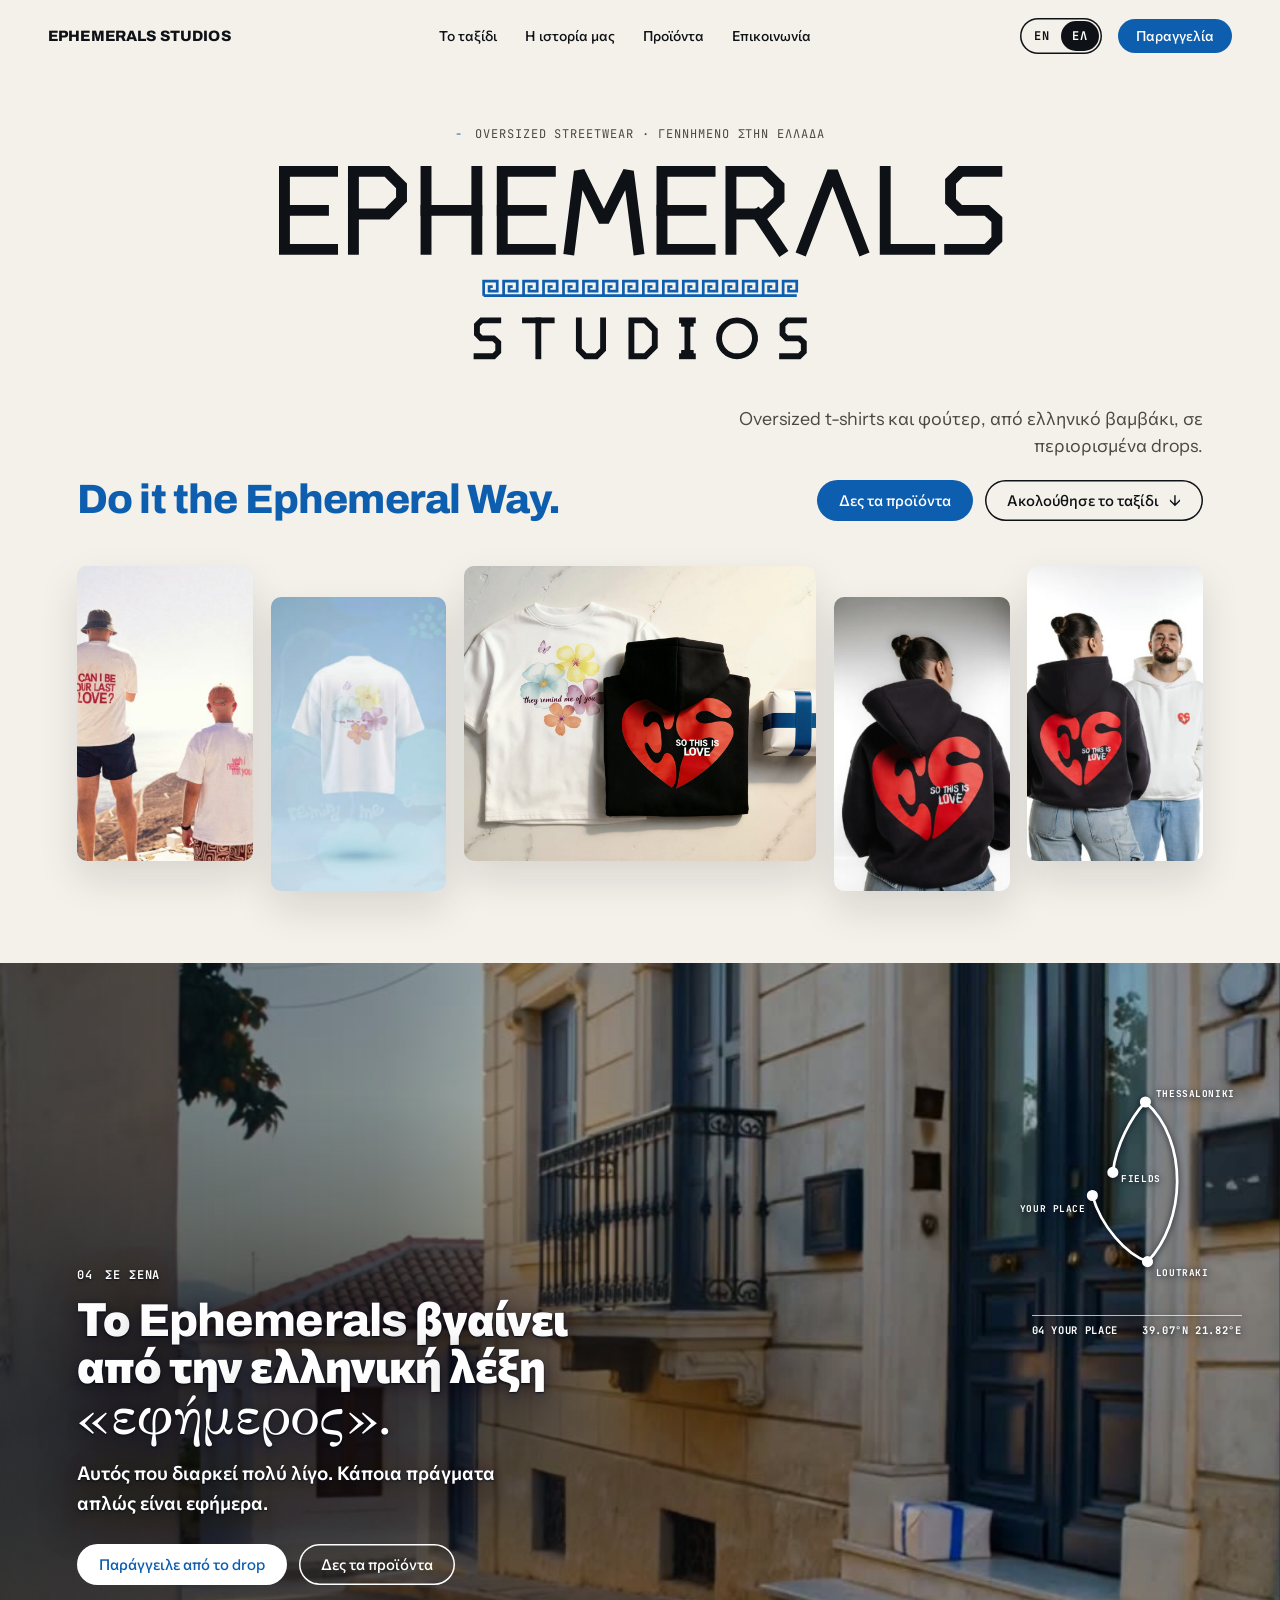
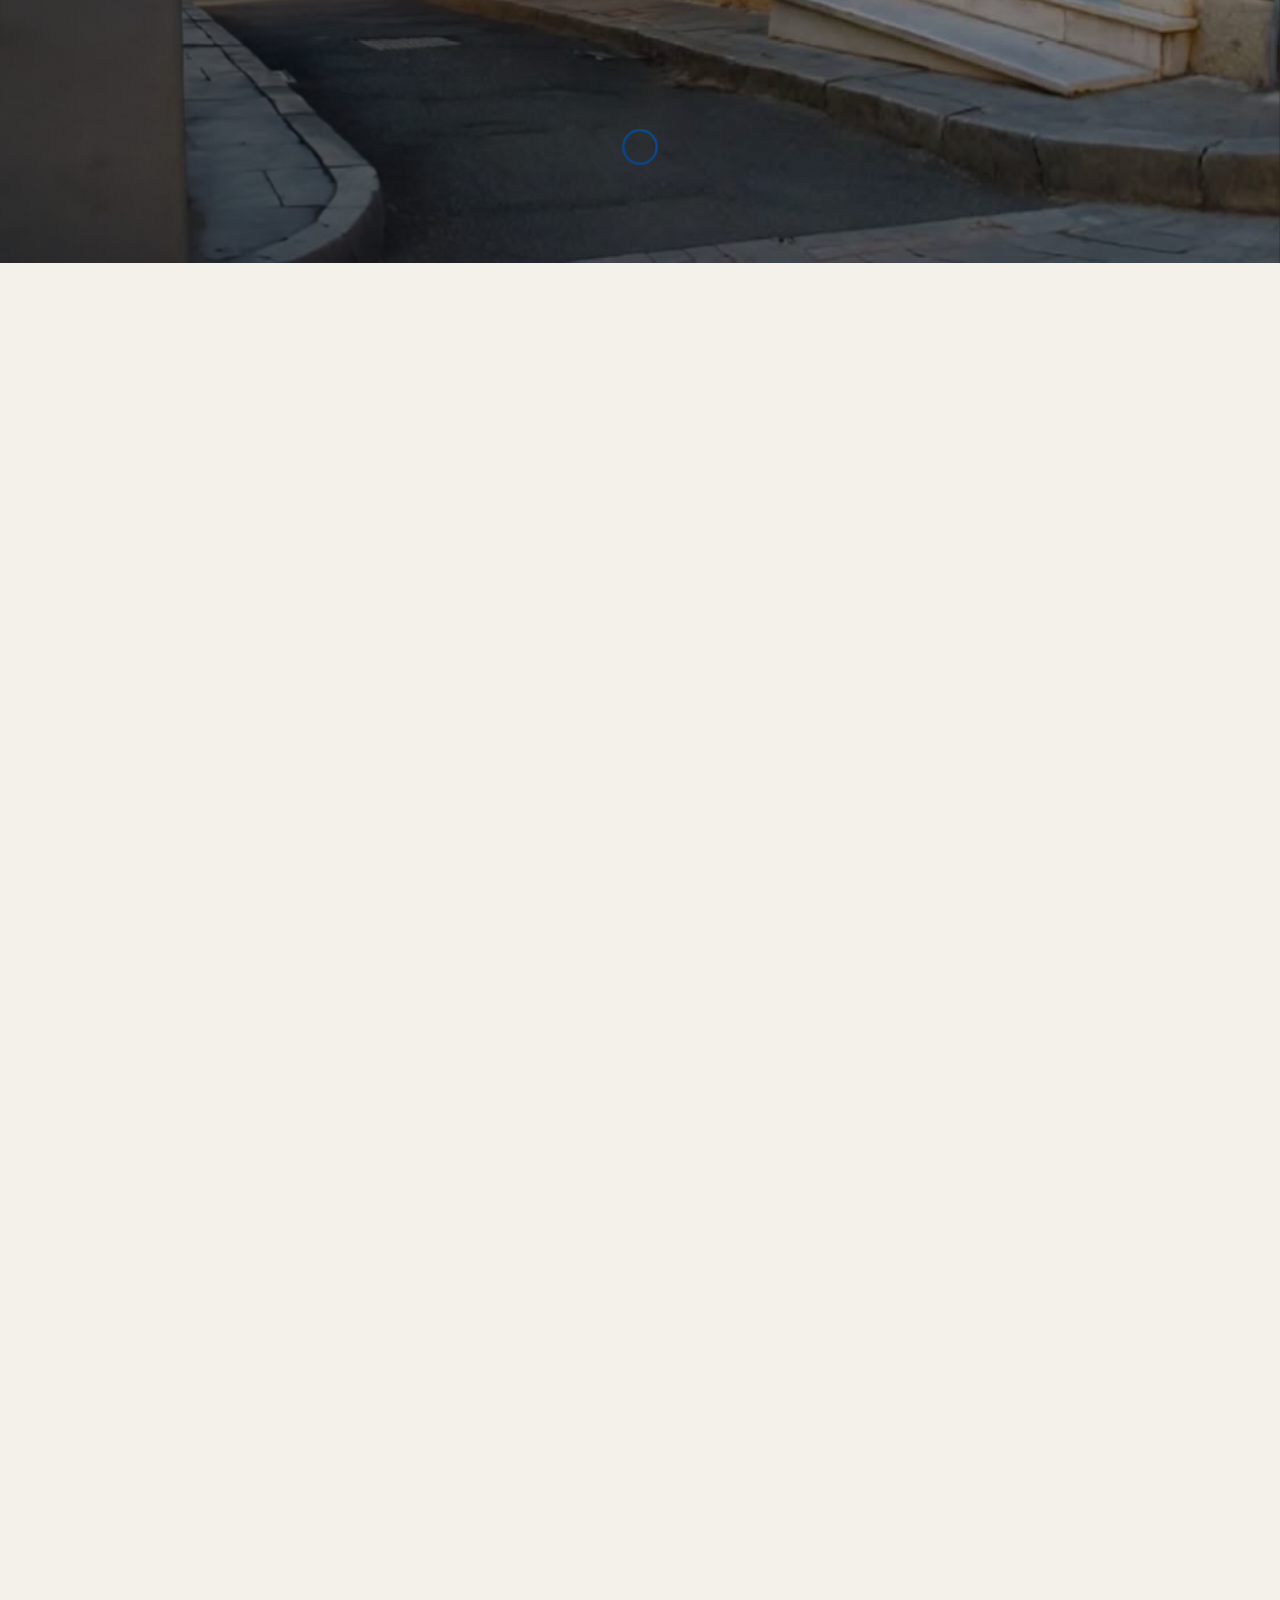
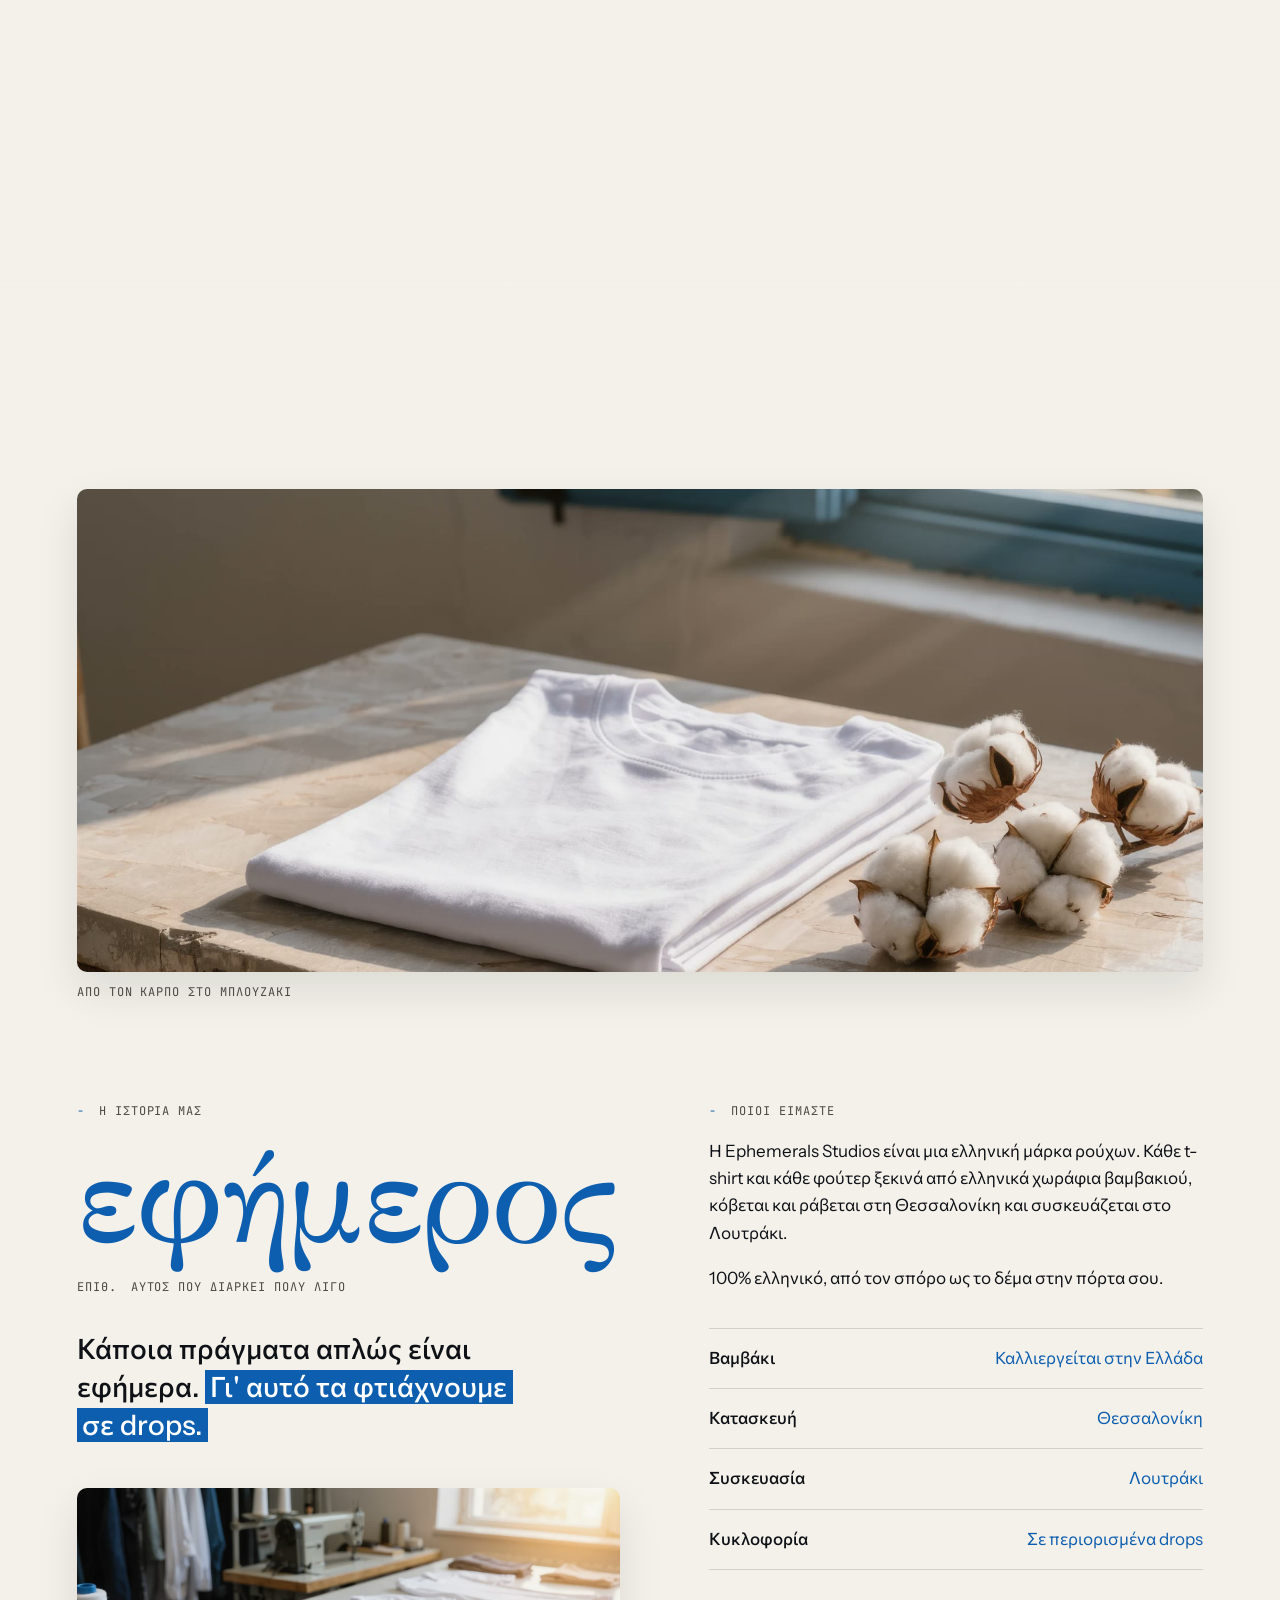
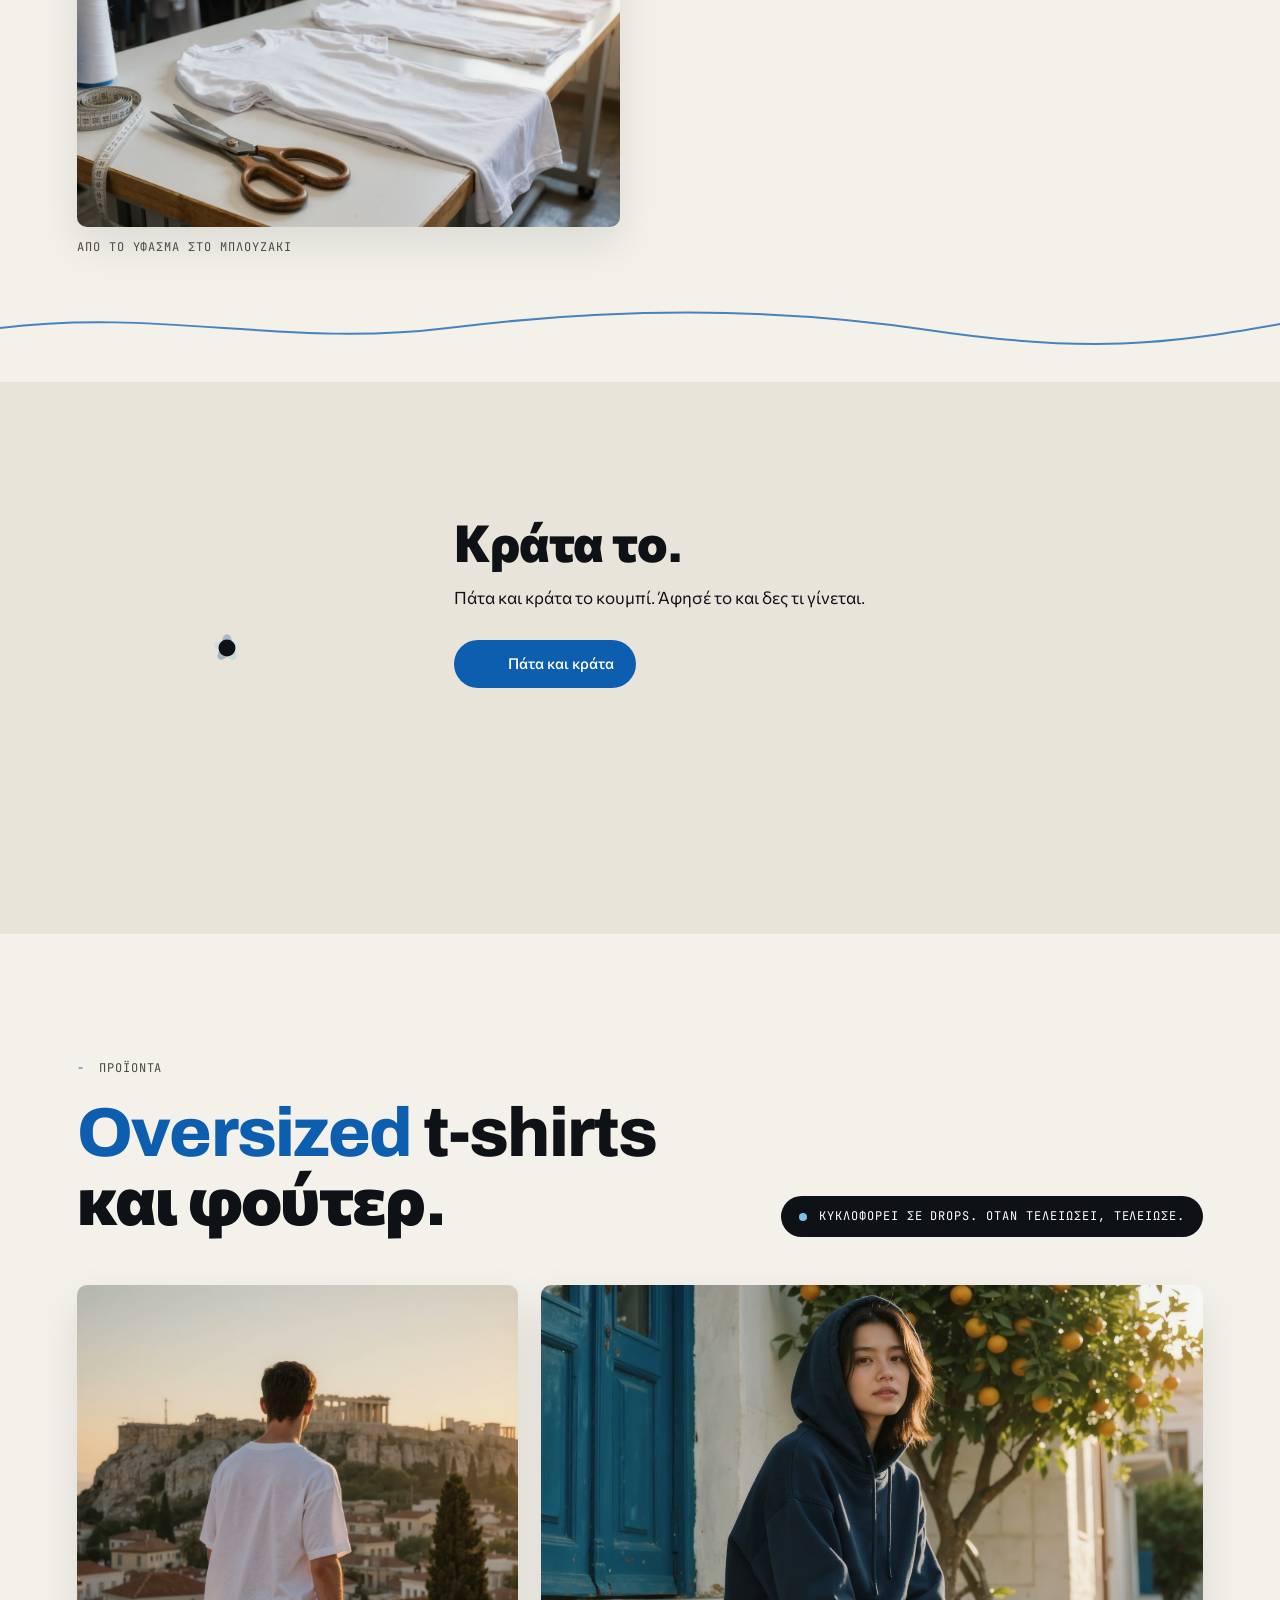
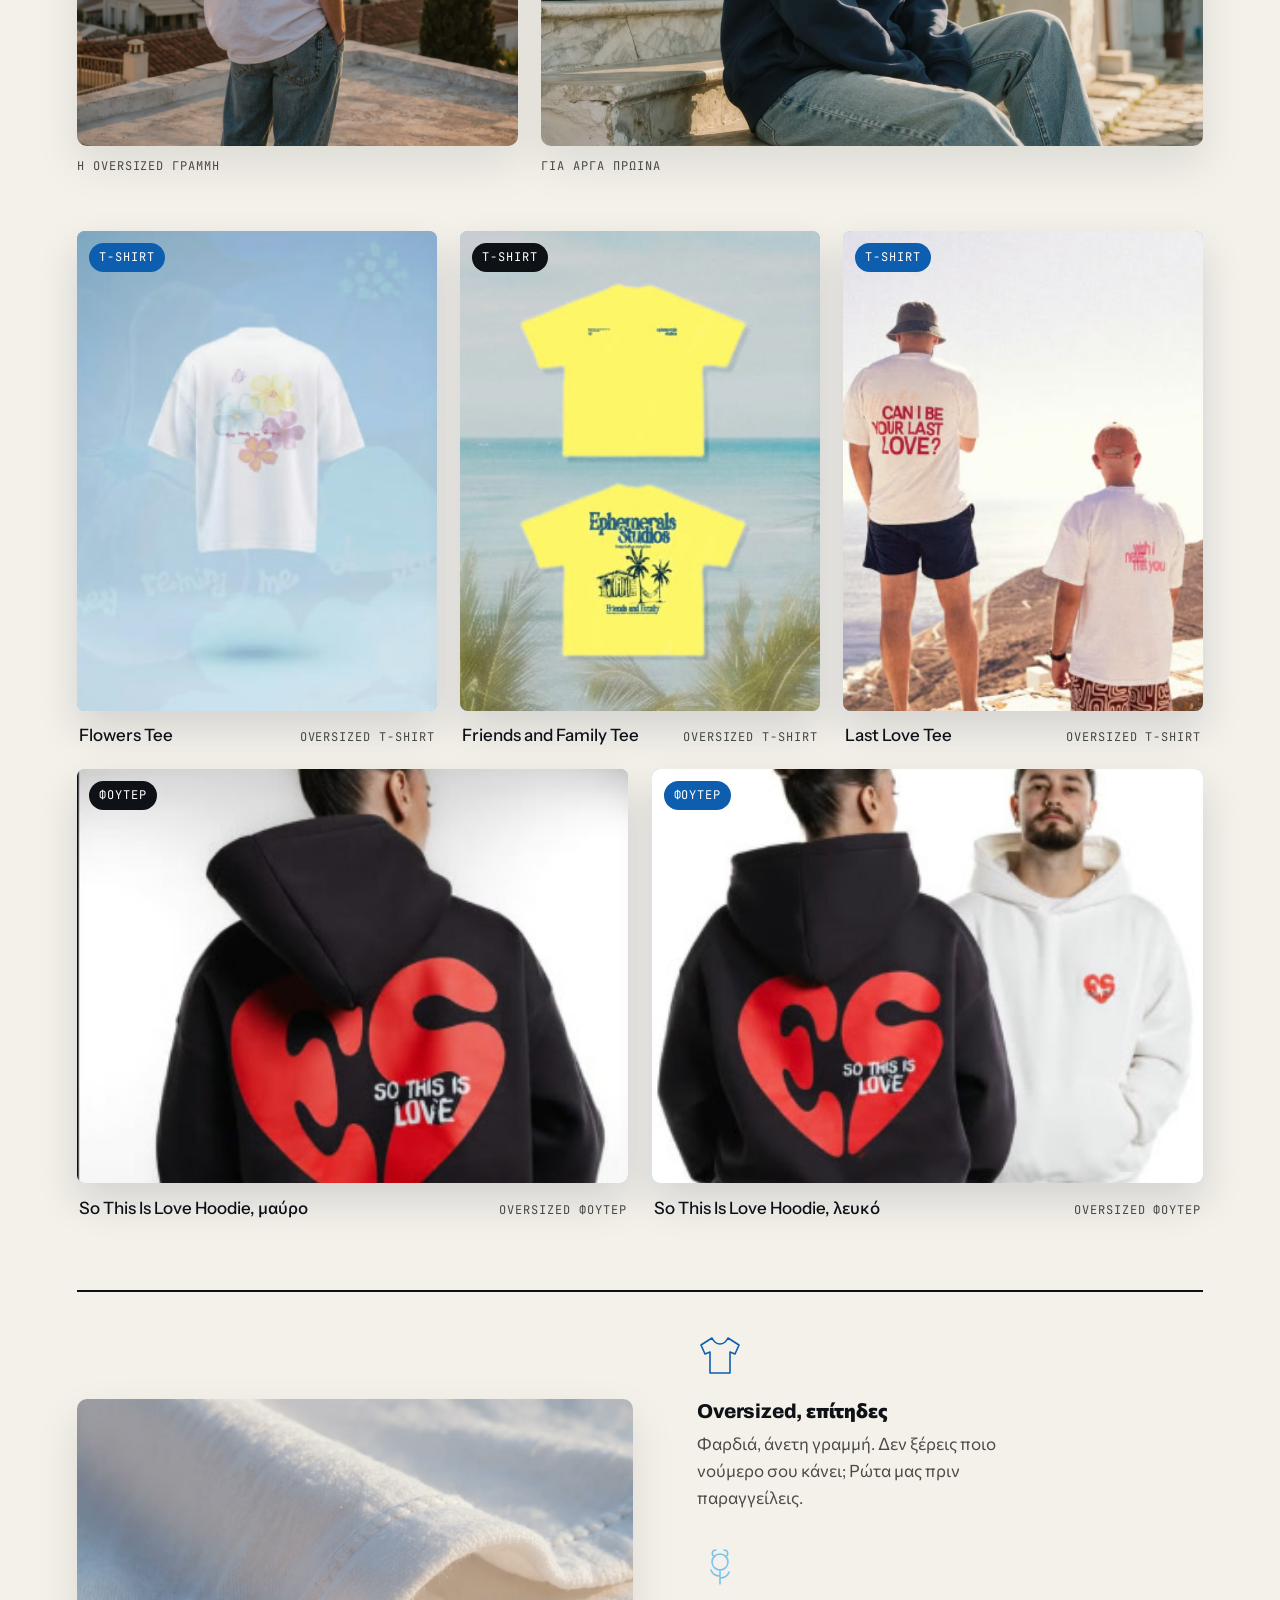
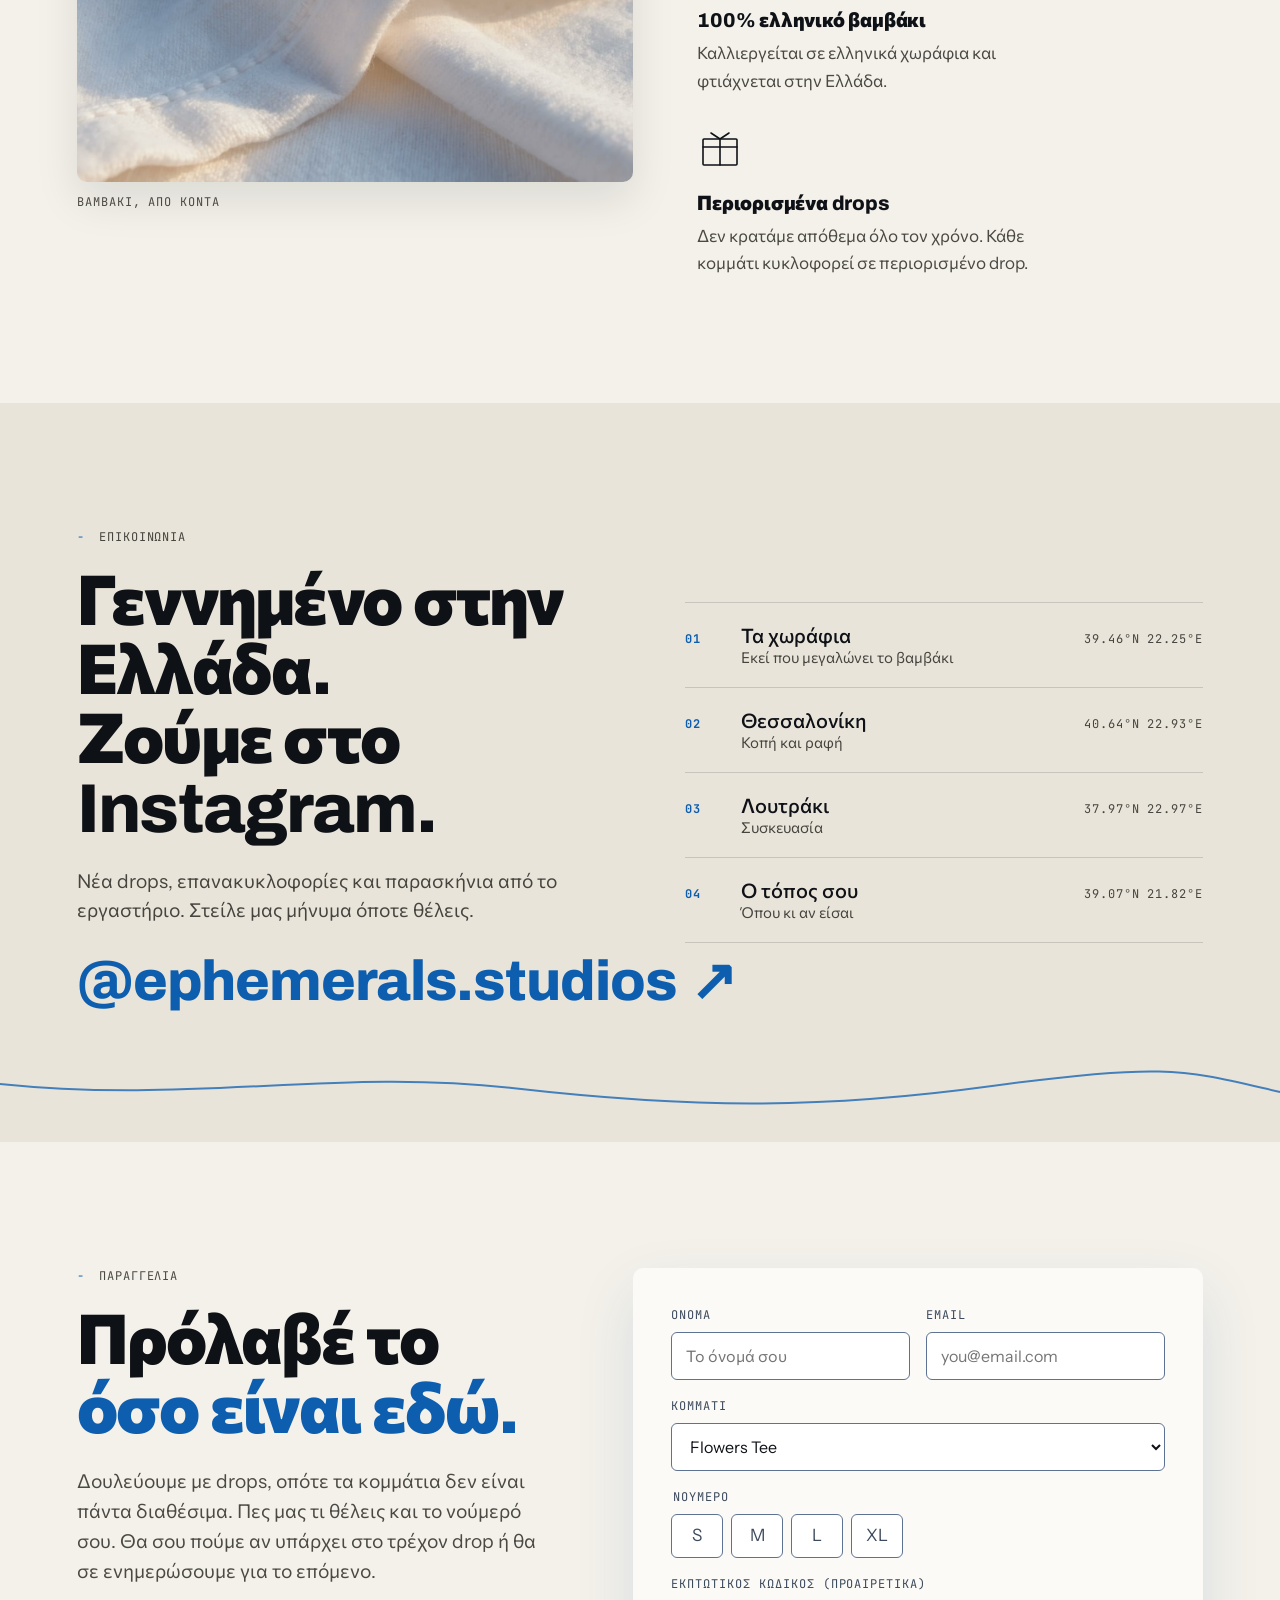
==== commit e4e7463a: "Order form: optional discount code field (EN and EL), listed in both privacy policies Co-Authored-By" ====
--- a/el/index.html
+++ b/el/index.html
@@ -714,6 +714,7 @@
             <label><input type="radio" name="size" value="XL"><span>XL</span></label>
           </div>
         </fieldset>
+        <div class="fld r" style="--i:4"><label class="mono" for="f-code">Εκπτωτικός κωδικός (προαιρετικά)</label><input id="f-code" name="discount" autocomplete="off" autocapitalize="characters" spellcheck="false" maxlength="40" placeholder="π.χ. DROP10"></div>
         <div class="fld r" style="--i:4"><label class="mono" for="f-note">Σημείωση (προαιρετικά)</label><textarea id="f-note" name="note" rows="3" placeholder="Ό,τι θέλεις να ξέρουμε"></textarea></div>
         <p class="fine r" style="--i:5">Χρησιμοποιούμε αυτά τα στοιχεία μόνο για να απαντήσουμε στο αίτημά σου. Δεν σε προσθέτουμε σε καμία λίστα email. Είσαι κάτω από 18; Ρώτα πρώτα έναν γονιό. Δες την <a href="privacy.html">Πολιτική Απορρήτου</a>.</p>
         <div class="form-foot r" style="--i:5"><small id="formMsg" aria-live="polite">Θα σου απαντήσουμε με email.</small><button class="btn btn-accent" type="submit">Στείλε αίτημα παραγγελίας</button></div>
